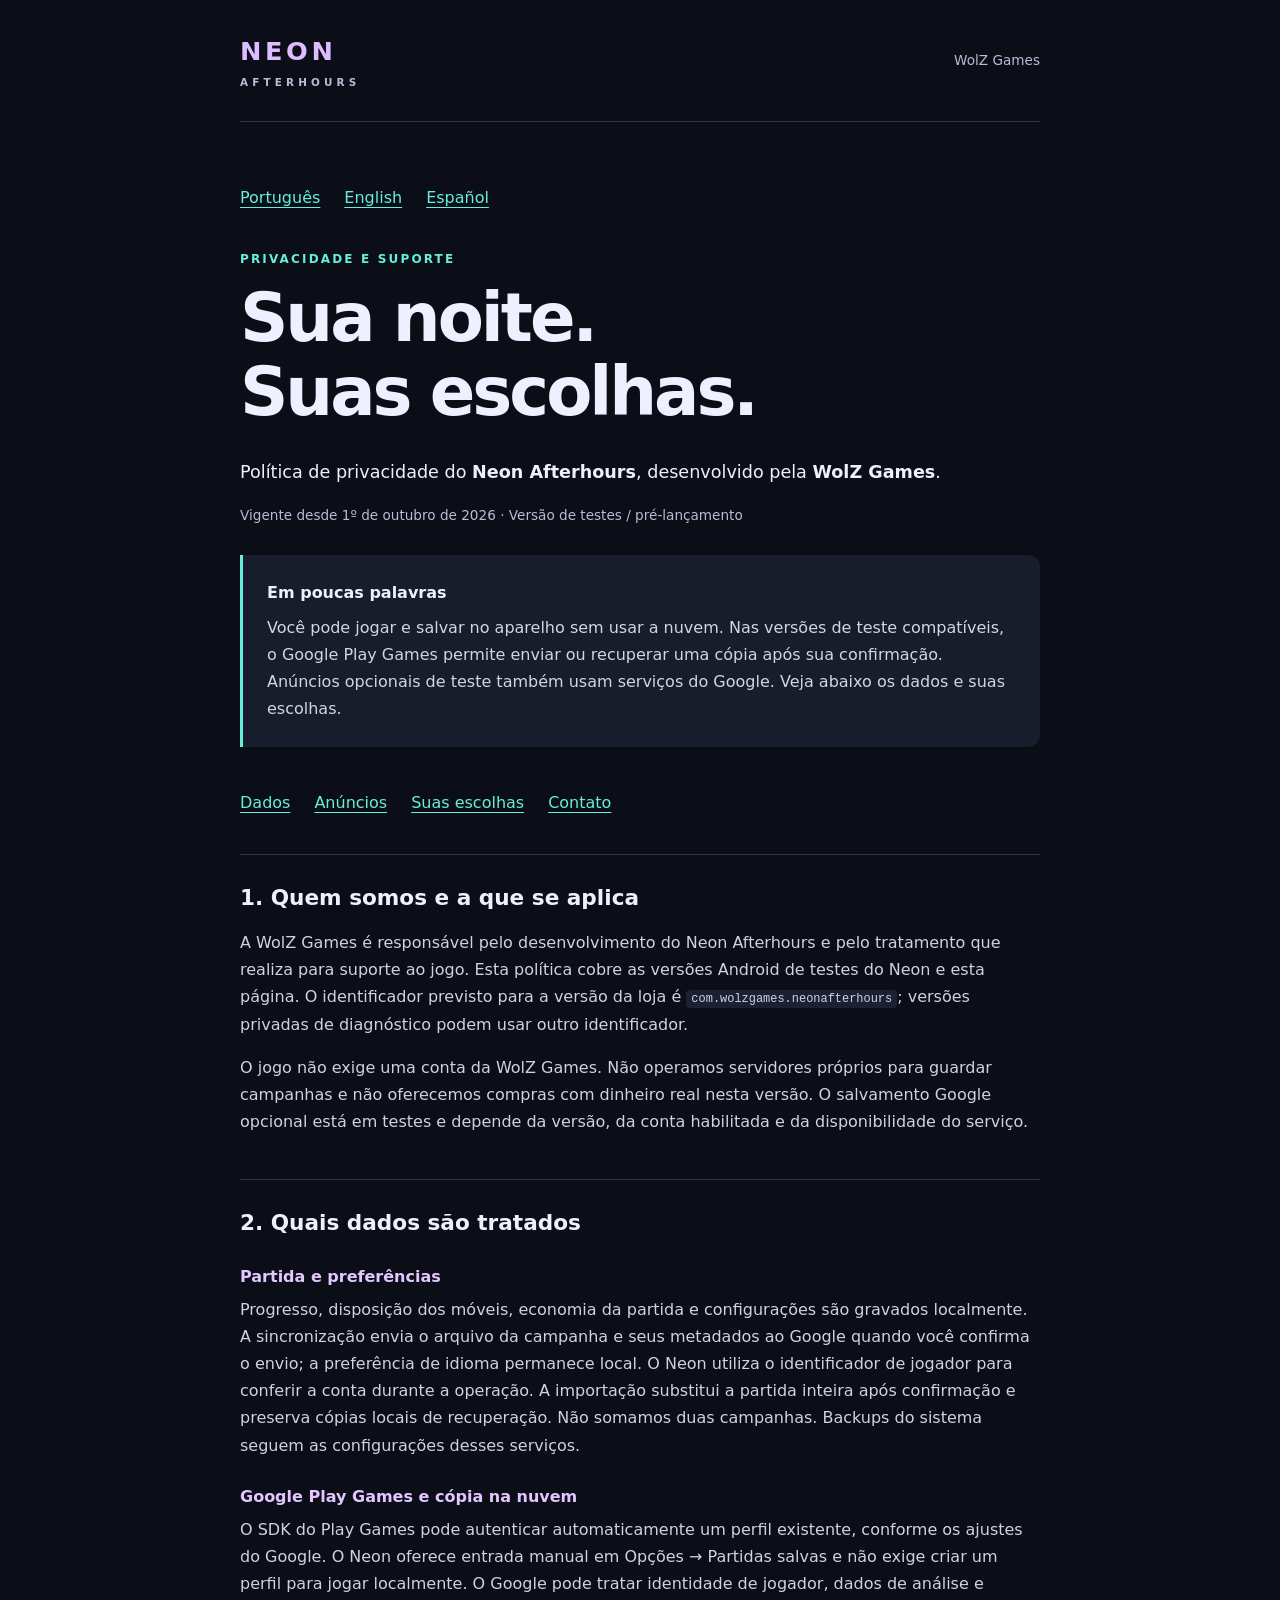
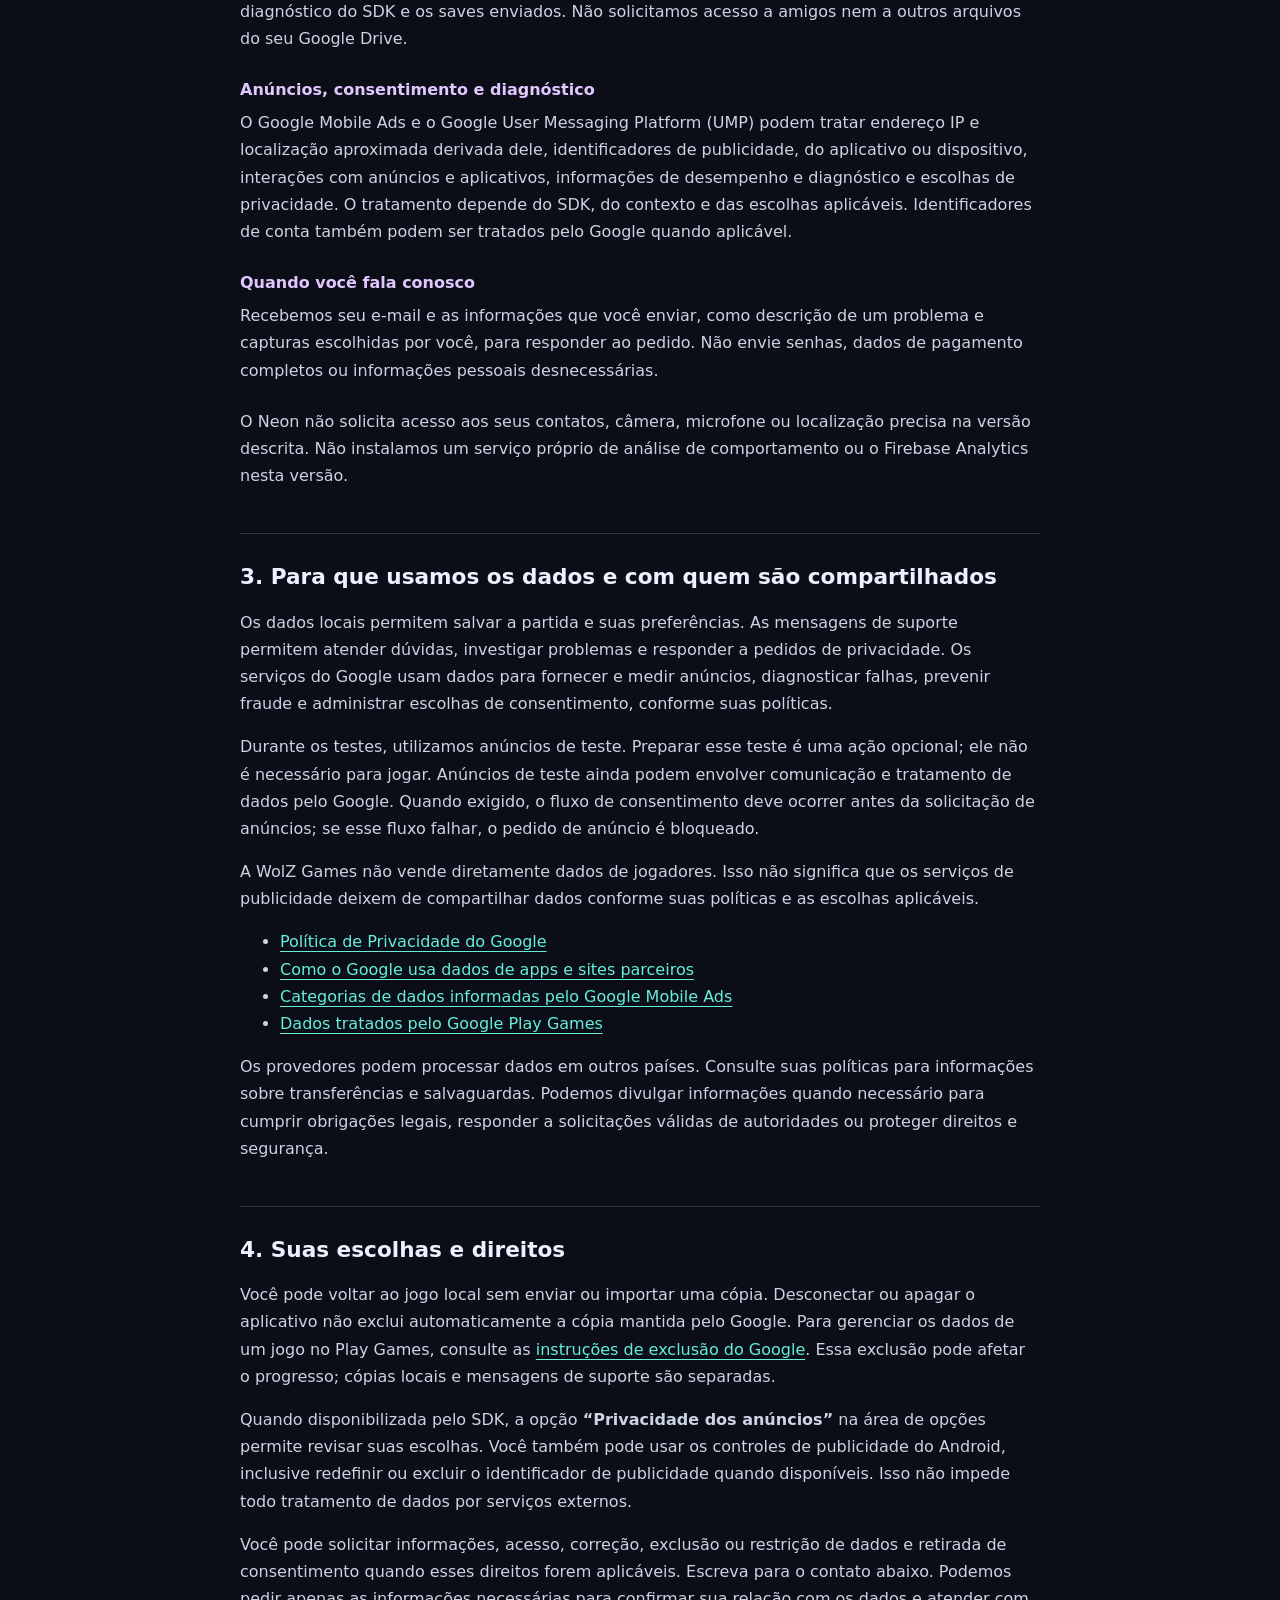
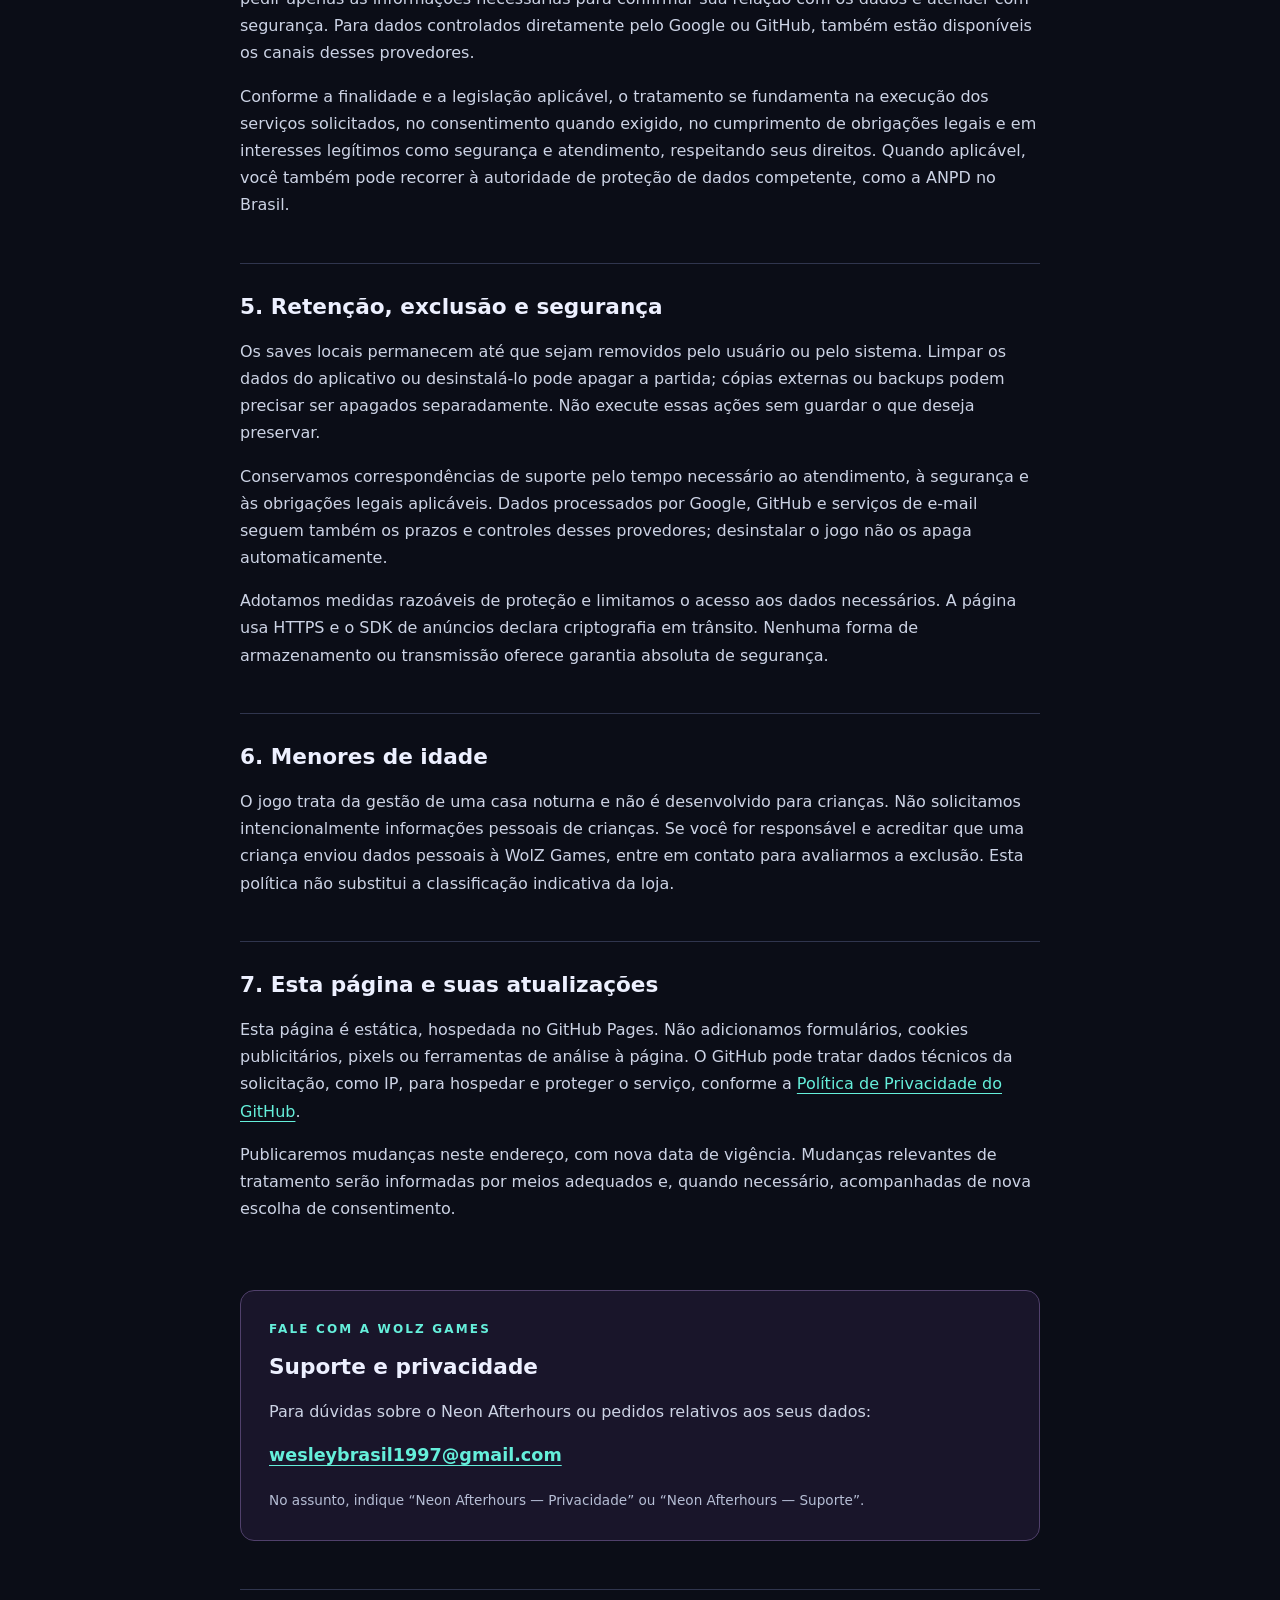
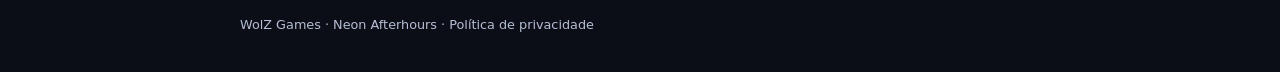
==== index.html @ f3d4d157 "Publish three-language privacy notice for optional Google Saved Games" ====
<!doctype html>
<html lang="pt-BR">
<head>
  <meta charset="utf-8">
  <meta name="viewport" content="width=device-width,initial-scale=1">
  <meta name="description" content="Política de privacidade do Neon Afterhours, da WolZ Games. Dados, anúncios, suas escolhas e contato.">
  <meta name="color-scheme" content="dark light">
  <title>Privacidade · Neon Afterhours · WolZ Games</title>
  <link rel="canonical" href="https://wesley-dev1.github.io/neonafterhours-privacy/">
  <link rel="alternate" hreflang="pt-BR" href="https://wesley-dev1.github.io/neonafterhours-privacy/">
  <link rel="alternate" hreflang="en" href="https://wesley-dev1.github.io/neonafterhours-privacy/en.html">
  <link rel="alternate" hreflang="es" href="https://wesley-dev1.github.io/neonafterhours-privacy/es.html">
  <link rel="alternate" hreflang="x-default" href="https://wesley-dev1.github.io/neonafterhours-privacy/">
  <link rel="stylesheet" href="style.css">
</head>
<body>
<a class="skip" href="#policy">Ir para a política</a>
<header><a class="brand" href="./">NEON <span>AFTERHOURS</span></a><span class="studio">WolZ Games</span></header>
<main id="policy">
  <nav aria-label="Idioma" class="languages"><a href="./" lang="pt-BR" hreflang="pt-BR" aria-current="page">Português</a><a href="en.html" lang="en" hreflang="en">English</a><a href="es.html" lang="es" hreflang="es">Español</a></nav>
  <p class="eyebrow">PRIVACIDADE E SUPORTE</p>
  <h1>Sua noite.<br>Suas escolhas.</h1>
  <p class="intro">Política de privacidade do <strong>Neon Afterhours</strong>, desenvolvido pela <strong>WolZ Games</strong>.</p>
  <p class="updated">Vigente desde 1º de outubro de 2026 · Versão de testes / pré-lançamento</p>
  <aside class="summary"><strong>Em poucas palavras</strong><p>Você pode jogar e salvar no aparelho sem usar a nuvem. Nas versões de teste compatíveis, o Google Play Games permite enviar ou recuperar uma cópia após sua confirmação. Anúncios opcionais de teste também usam serviços do Google. Veja abaixo os dados e suas escolhas.</p></aside>
  <nav aria-label="Conteúdo"><a href="#data">Dados</a><a href="#ads">Anúncios</a><a href="#choices">Suas escolhas</a><a href="#contact">Contato</a></nav>
  <section><h2>1. Quem somos e a que se aplica</h2><p>A WolZ Games é responsável pelo desenvolvimento do Neon Afterhours e pelo tratamento que realiza para suporte ao jogo. Esta política cobre as versões Android de testes do Neon e esta página. O identificador previsto para a versão da loja é <code>com.wolzgames.neonafterhours</code>; versões privadas de diagnóstico podem usar outro identificador.</p><p>O jogo não exige uma conta da WolZ Games. Não operamos servidores próprios para guardar campanhas e não oferecemos compras com dinheiro real nesta versão. O salvamento Google opcional está em testes e depende da versão, da conta habilitada e da disponibilidade do serviço.</p></section>
  <section id="data"><h2>2. Quais dados são tratados</h2><div class="item"><h3>Partida e preferências</h3><p>Progresso, disposição dos móveis, economia da partida e configurações são gravados localmente. A sincronização envia o arquivo da campanha e seus metadados ao Google quando você confirma o envio; a preferência de idioma permanece local. O Neon utiliza o identificador de jogador para conferir a conta durante a operação. A importação substitui a partida inteira após confirmação e preserva cópias locais de recuperação. Não somamos duas campanhas. Backups do sistema seguem as configurações desses serviços.</p></div><div class="item"><h3>Google Play Games e cópia na nuvem</h3><p>O SDK do Play Games pode autenticar automaticamente um perfil existente, conforme os ajustes do Google. O Neon oferece entrada manual em Opções → Partidas salvas e não exige criar um perfil para jogar localmente. O Google pode tratar identidade de jogador, dados de análise e diagnóstico do SDK e os saves enviados. Não solicitamos acesso a amigos nem a outros arquivos do seu Google Drive.</p></div><div class="item"><h3>Anúncios, consentimento e diagnóstico</h3><p>O Google Mobile Ads e o Google User Messaging Platform (UMP) podem tratar endereço IP e localização aproximada derivada dele, identificadores de publicidade, do aplicativo ou dispositivo, interações com anúncios e aplicativos, informações de desempenho e diagnóstico e escolhas de privacidade. O tratamento depende do SDK, do contexto e das escolhas aplicáveis. Identificadores de conta também podem ser tratados pelo Google quando aplicável.</p></div><div class="item"><h3>Quando você fala conosco</h3><p>Recebemos seu e-mail e as informações que você enviar, como descrição de um problema e capturas escolhidas por você, para responder ao pedido. Não envie senhas, dados de pagamento completos ou informações pessoais desnecessárias.</p></div><p>O Neon não solicita acesso aos seus contatos, câmera, microfone ou localização precisa na versão descrita. Não instalamos um serviço próprio de análise de comportamento ou o Firebase Analytics nesta versão.</p></section>
  <section id="ads"><h2>3. Para que usamos os dados e com quem são compartilhados</h2><p>Os dados locais permitem salvar a partida e suas preferências. As mensagens de suporte permitem atender dúvidas, investigar problemas e responder a pedidos de privacidade. Os serviços do Google usam dados para fornecer e medir anúncios, diagnosticar falhas, prevenir fraude e administrar escolhas de consentimento, conforme suas políticas.</p><p>Durante os testes, utilizamos anúncios de teste. Preparar esse teste é uma ação opcional; ele não é necessário para jogar. Anúncios de teste ainda podem envolver comunicação e tratamento de dados pelo Google. Quando exigido, o fluxo de consentimento deve ocorrer antes da solicitação de anúncios; se esse fluxo falhar, o pedido de anúncio é bloqueado.</p><p>A WolZ Games não vende diretamente dados de jogadores. Isso não significa que os serviços de publicidade deixem de compartilhar dados conforme suas políticas e as escolhas aplicáveis.</p><ul><li><a href="https://policies.google.com/privacy">Política de Privacidade do Google</a></li><li><a href="https://policies.google.com/technologies/partner-sites">Como o Google usa dados de apps e sites parceiros</a></li><li><a href="https://developers.google.com/admob/android/privacy/play-data-disclosure">Categorias de dados informadas pelo Google Mobile Ads</a></li><li><a href="https://developer.android.com/games/pgs/data-collection">Dados tratados pelo Google Play Games</a></li></ul><p>Os provedores podem processar dados em outros países. Consulte suas políticas para informações sobre transferências e salvaguardas. Podemos divulgar informações quando necessário para cumprir obrigações legais, responder a solicitações válidas de autoridades ou proteger direitos e segurança.</p></section>
  <section id="choices"><h2>4. Suas escolhas e direitos</h2><p>Você pode voltar ao jogo local sem enviar ou importar uma cópia. Desconectar ou apagar o aplicativo não exclui automaticamente a cópia mantida pelo Google. Para gerenciar os dados de um jogo no Play Games, consulte as <a href="https://support.google.com/googleplay/answer/9130646">instruções de exclusão do Google</a>. Essa exclusão pode afetar o progresso; cópias locais e mensagens de suporte são separadas.</p><p>Quando disponibilizada pelo SDK, a opção <strong>“Privacidade dos anúncios”</strong> na área de opções permite revisar suas escolhas. Você também pode usar os controles de publicidade do Android, inclusive redefinir ou excluir o identificador de publicidade quando disponíveis. Isso não impede todo tratamento de dados por serviços externos.</p><p>Você pode solicitar informações, acesso, correção, exclusão ou restrição de dados e retirada de consentimento quando esses direitos forem aplicáveis. Escreva para o contato abaixo. Podemos pedir apenas as informações necessárias para confirmar sua relação com os dados e atender com segurança. Para dados controlados diretamente pelo Google ou GitHub, também estão disponíveis os canais desses provedores.</p><p>Conforme a finalidade e a legislação aplicável, o tratamento se fundamenta na execução dos serviços solicitados, no consentimento quando exigido, no cumprimento de obrigações legais e em interesses legítimos como segurança e atendimento, respeitando seus direitos. Quando aplicável, você também pode recorrer à autoridade de proteção de dados competente, como a ANPD no Brasil.</p></section>
  <section><h2>5. Retenção, exclusão e segurança</h2><p>Os saves locais permanecem até que sejam removidos pelo usuário ou pelo sistema. Limpar os dados do aplicativo ou desinstalá-lo pode apagar a partida; cópias externas ou backups podem precisar ser apagados separadamente. Não execute essas ações sem guardar o que deseja preservar.</p><p>Conservamos correspondências de suporte pelo tempo necessário ao atendimento, à segurança e às obrigações legais aplicáveis. Dados processados por Google, GitHub e serviços de e-mail seguem também os prazos e controles desses provedores; desinstalar o jogo não os apaga automaticamente.</p><p>Adotamos medidas razoáveis de proteção e limitamos o acesso aos dados necessários. A página usa HTTPS e o SDK de anúncios declara criptografia em trânsito. Nenhuma forma de armazenamento ou transmissão oferece garantia absoluta de segurança.</p></section>
  <section><h2>6. Menores de idade</h2><p>O jogo trata da gestão de uma casa noturna e não é desenvolvido para crianças. Não solicitamos intencionalmente informações pessoais de crianças. Se você for responsável e acreditar que uma criança enviou dados pessoais à WolZ Games, entre em contato para avaliarmos a exclusão. Esta política não substitui a classificação indicativa da loja.</p></section>
  <section><h2>7. Esta página e suas atualizações</h2><p>Esta página é estática, hospedada no GitHub Pages. Não adicionamos formulários, cookies publicitários, pixels ou ferramentas de análise à página. O GitHub pode tratar dados técnicos da solicitação, como IP, para hospedar e proteger o serviço, conforme a <a href="https://docs.github.com/en/site-policy/privacy-policies/github-general-privacy-statement">Política de Privacidade do GitHub</a>.</p><p>Publicaremos mudanças neste endereço, com nova data de vigência. Mudanças relevantes de tratamento serão informadas por meios adequados e, quando necessário, acompanhadas de nova escolha de consentimento.</p></section>
  <section id="contact" class="contact"><p class="eyebrow">FALE COM A WOLZ GAMES</p><h2>Suporte e privacidade</h2><p>Para dúvidas sobre o Neon Afterhours ou pedidos relativos aos seus dados:</p><a class="email" href="mailto:wesleybrasil1997@gmail.com">wesleybrasil1997@gmail.com</a><p class="hint">No assunto, indique “Neon Afterhours — Privacidade” ou “Neon Afterhours — Suporte”.</p></section>
</main>
<footer>WolZ Games · Neon Afterhours · Política de privacidade</footer>
</body>
</html>
---- style.css ----
:root{font-family:system-ui,-apple-system,BlinkMacSystemFont,"Segoe UI",sans-serif;color:#edf0ff;background:#0b0d17;line-height:1.7;color-scheme:dark;--muted:#b6bed5;--accent:#65efdb;--edge:#30354e}*{box-sizing:border-box}body{margin:0}header,main,footer{width:min(100% - 40px,800px);margin-inline:auto}header{display:flex;justify-content:space-between;align-items:center;padding:30px 0;border-bottom:1px solid var(--edge);gap:20px}.brand{font-size:1.6rem;font-weight:800;letter-spacing:.14em;color:#ddbcff;text-decoration:none}.brand span{display:block;font-size:.65rem;letter-spacing:.4em;color:var(--muted)}.studio{font-size:.85rem;color:var(--muted)}main{padding:48px 0 24px}.eyebrow{font-size:.75rem;font-weight:700;letter-spacing:.18em;color:var(--accent);margin-bottom:12px}h1{font-size:clamp(2.6rem,7vw,4.2rem);line-height:1.1;letter-spacing:-.045em;margin:0 0 28px;font-weight:750}h2{font-size:1.35rem;line-height:1.4;margin:0 0 16px}h3{font-size:1rem;margin:0 0 6px;color:#e1c6ff}p{margin:0 0 16px}.intro{font-size:1.1rem}.updated,.hint{font-size:.85rem;color:var(--muted)}.summary{padding:24px;border-left:3px solid var(--accent);border-radius:0 12px 12px 0;background:#171d2b;margin:28px 0}.summary p{margin:8px 0 0;color:#cdd7e9}nav{display:flex;gap:12px 24px;flex-wrap:wrap;padding:8px 0 32px}nav a{padding:6px 0}section{padding:28px 0;border-top:1px solid var(--edge);scroll-margin-top:24px}section p,li{color:#ccd3e5}.item{margin:24px 0}a{color:var(--accent);text-underline-offset:4px}a:hover{color:white}a:focus-visible{outline:3px solid #edba66;outline-offset:5px;border-radius:2px}code{overflow-wrap:anywhere;font-size:.92em;background:#1c2132;padding:2px 5px;border-radius:4px}.contact{background:#19152a;border:1px solid #50406b;border-radius:14px;padding:28px;margin:24px 0}.contact .email{font-size:1.1rem;font-weight:650;overflow-wrap:anywhere;display:inline-block;margin-bottom:18px}.contact .hint{margin:0}footer{font-size:.8rem;color:var(--muted);padding:24px 0 36px;border-top:1px solid var(--edge)}.skip{position:absolute;top:-100px;left:12px;background:#10182a;padding:12px;z-index:10}.skip:focus{top:12px}@media(max-width:480px){header,main,footer{width:calc(100% - 32px)}header{padding:22px 0}main{padding-top:34px}.summary,.contact{padding:20px}nav{gap:6px 20px}h2{font-size:1.2rem}}@media print{:root{color:#111;background:white;color-scheme:light}section p,li,.updated,.hint,.studio,footer{color:#333}.summary,.contact{background:white;color:#111}a{color:#07594e}h1{font-size:2.5rem}header,main,footer{width:100%}nav,.skip{display:none}}
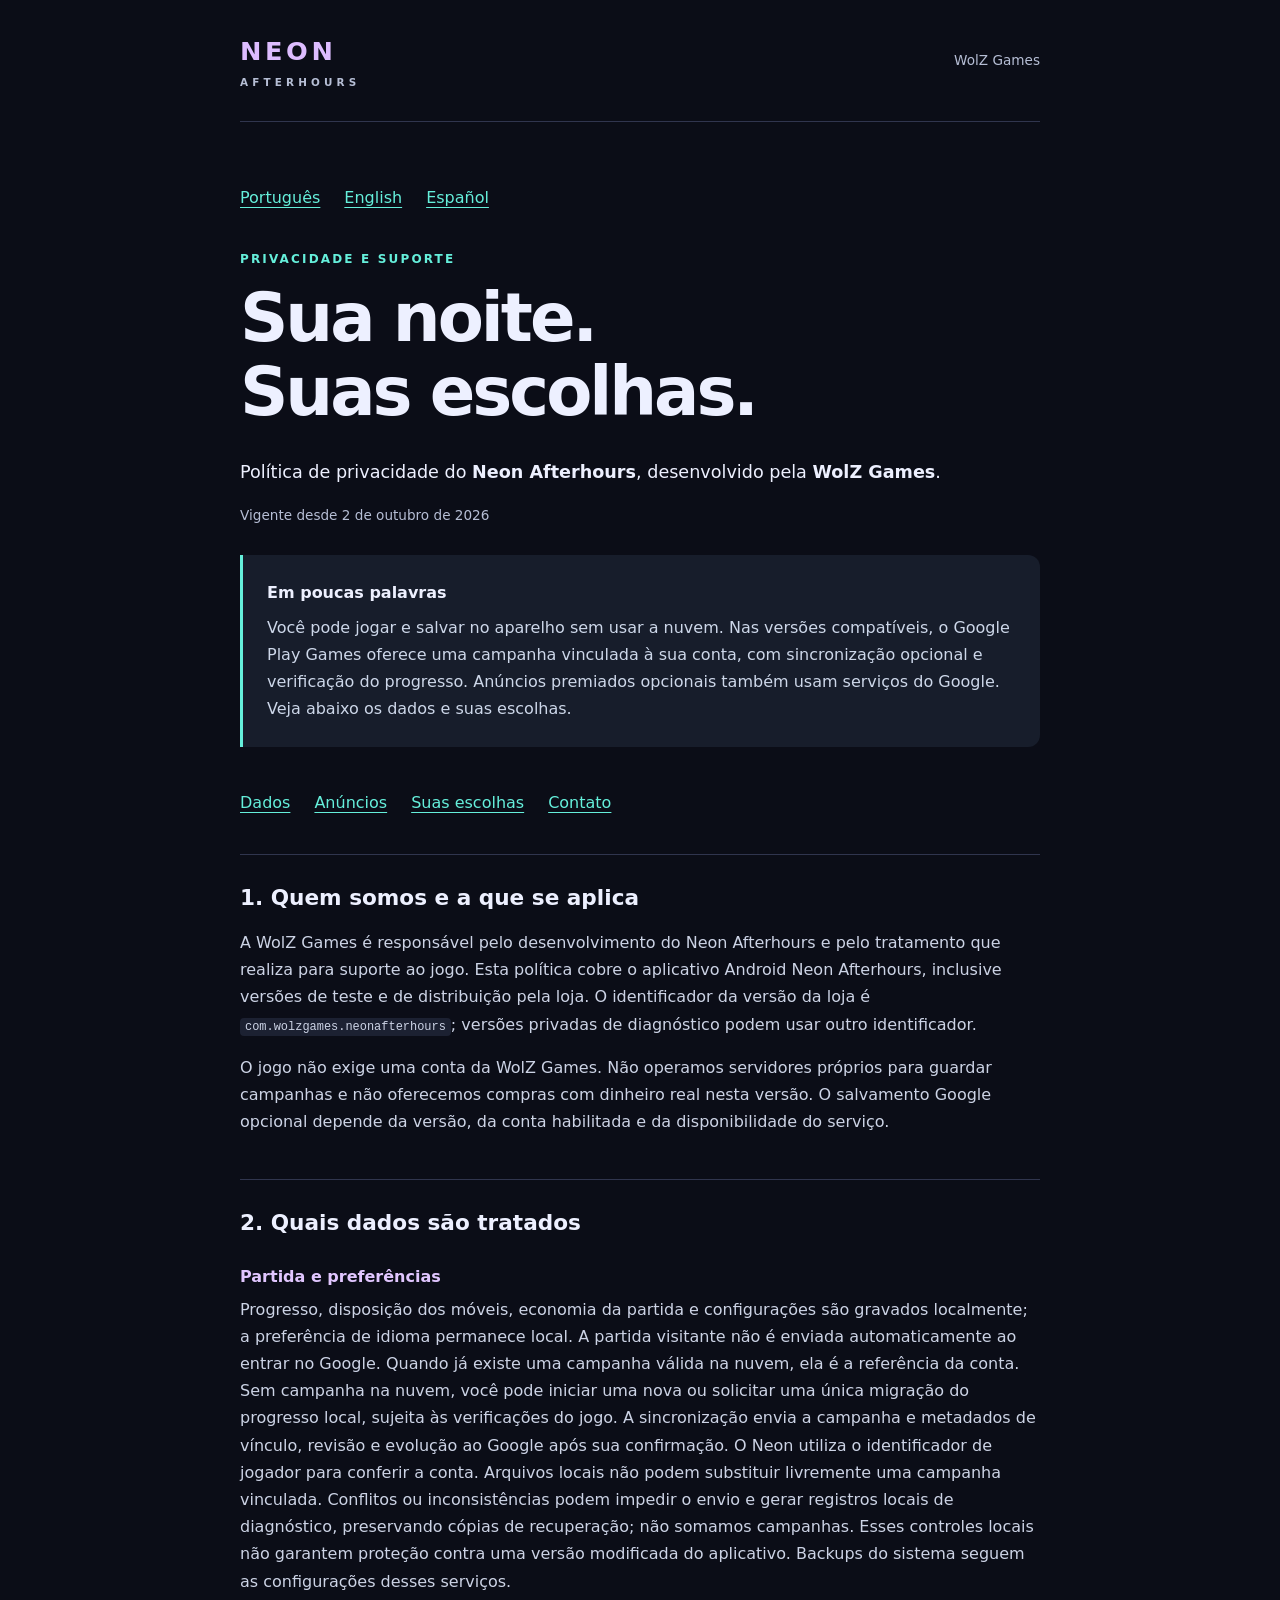
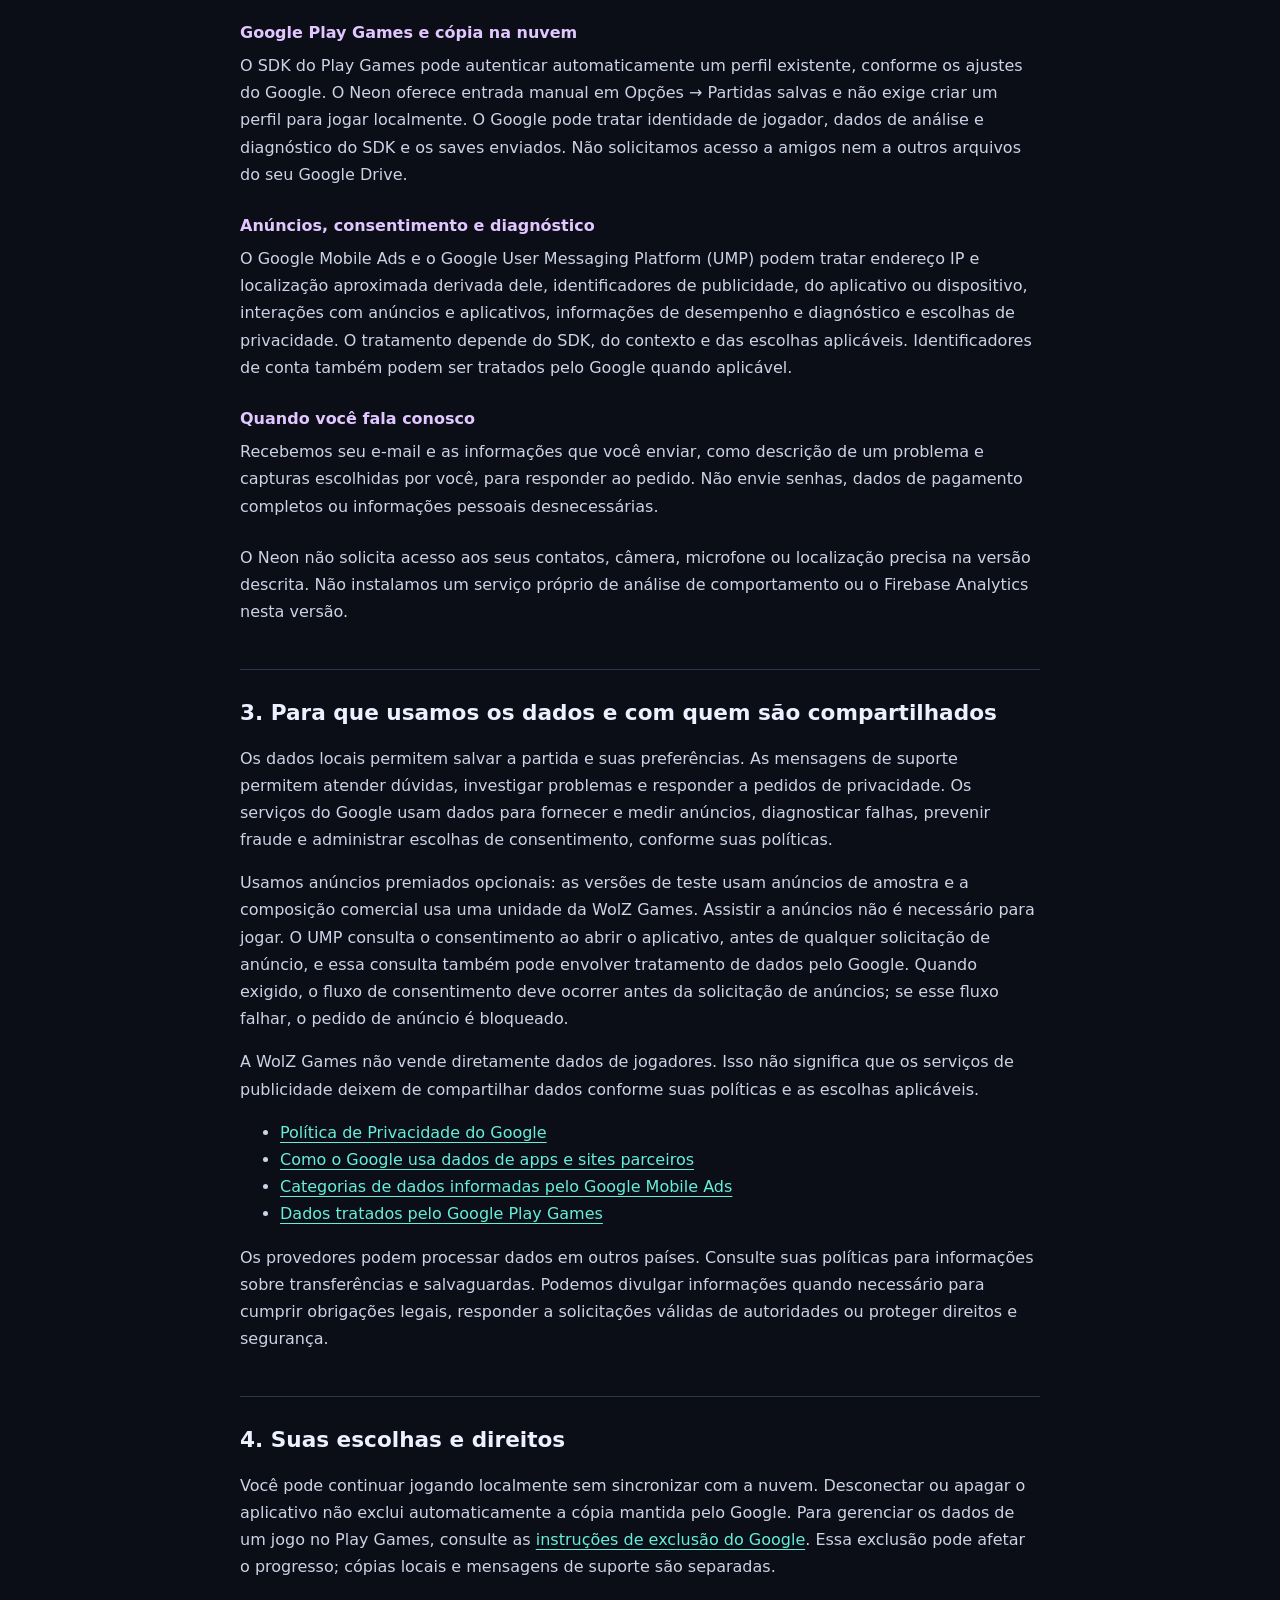
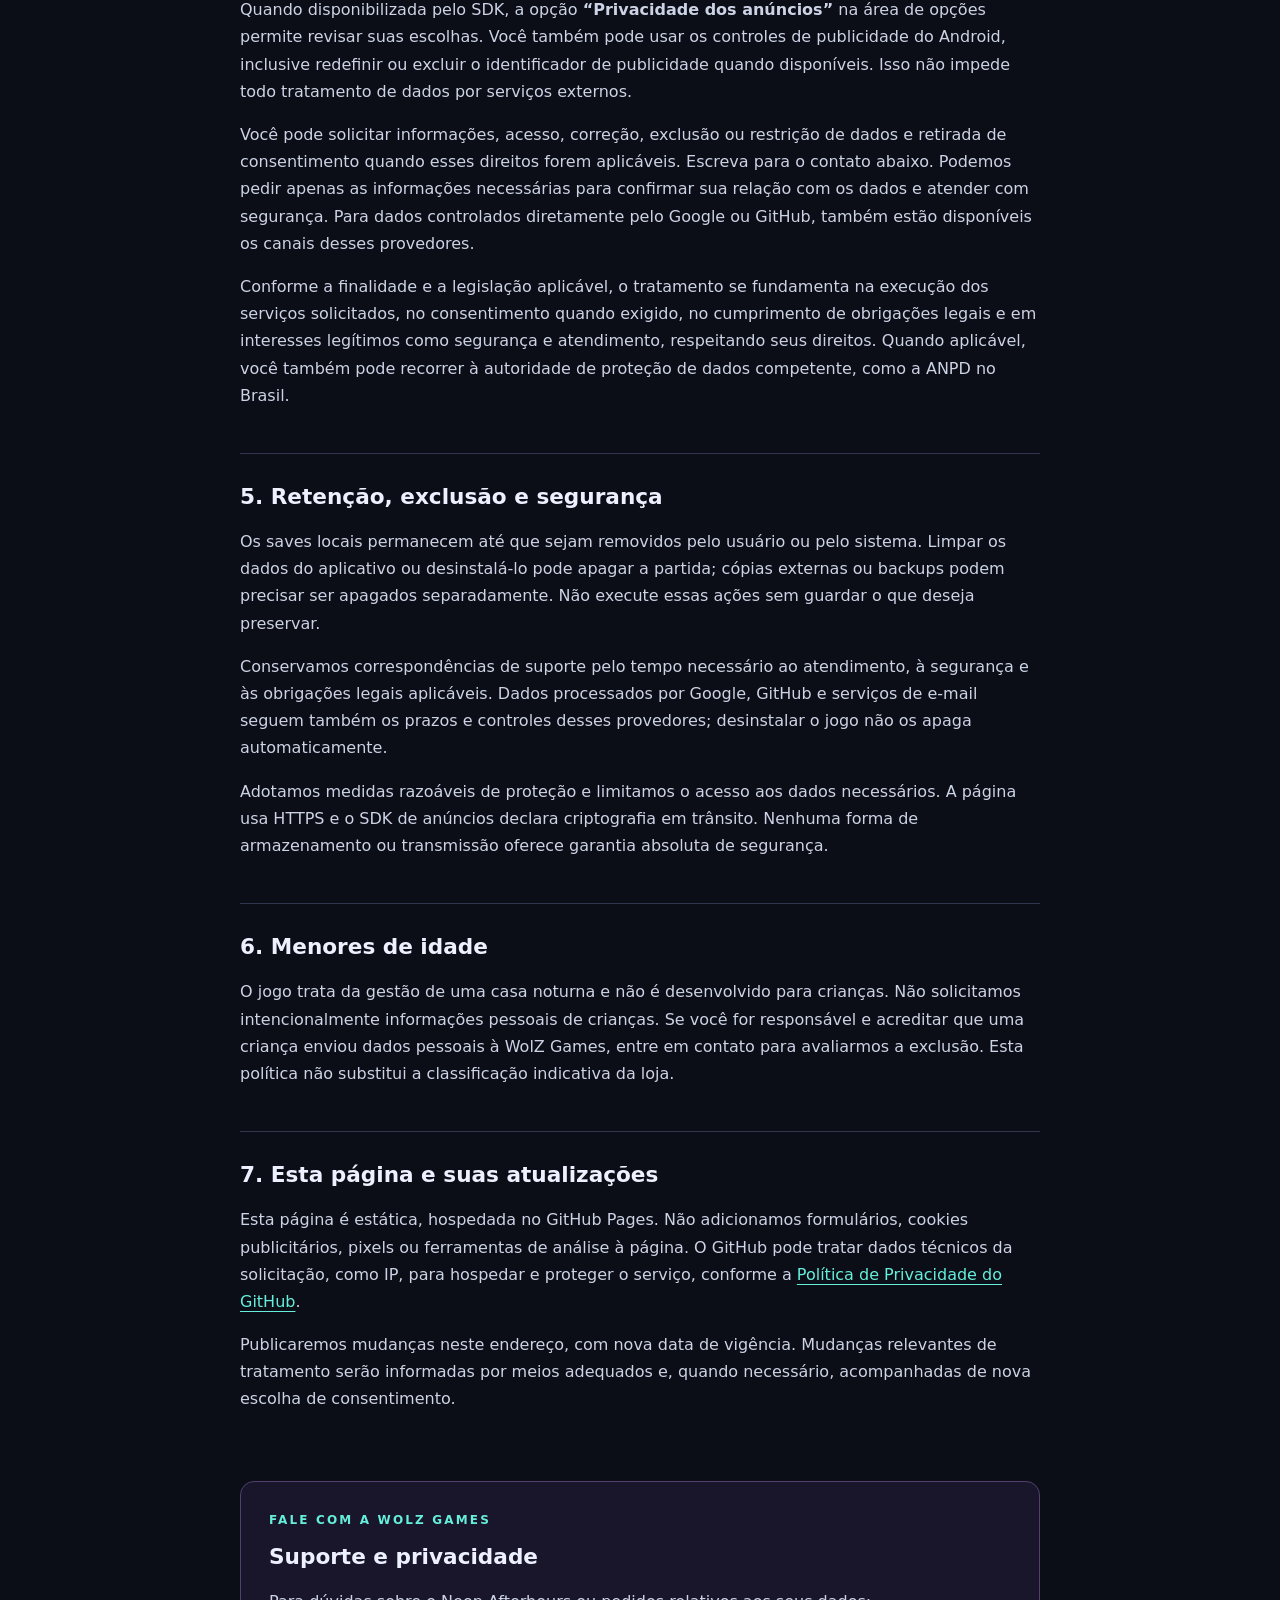
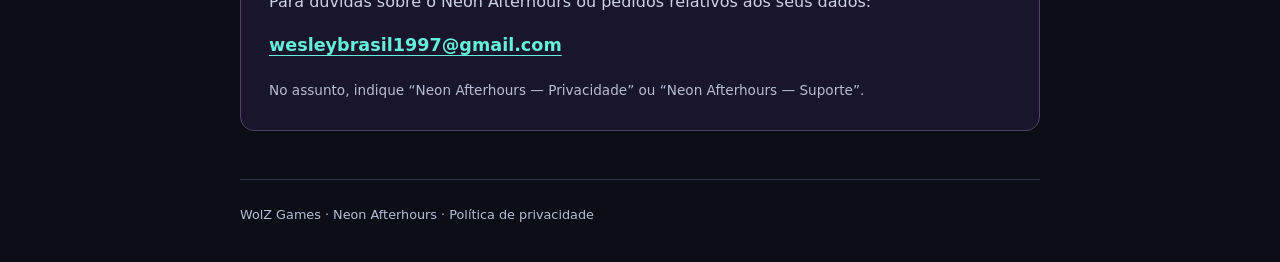
==== commit dbda8ec8: "Update privacy notice for canonical cloud saves and optional ads" ====
--- a/index.html
+++ b/index.html
@@ -21,13 +21,13 @@
   <p class="eyebrow">PRIVACIDADE E SUPORTE</p>
   <h1>Sua noite.<br>Suas escolhas.</h1>
   <p class="intro">Política de privacidade do <strong>Neon Afterhours</strong>, desenvolvido pela <strong>WolZ Games</strong>.</p>
-  <p class="updated">Vigente desde 1º de outubro de 2026 · Versão de testes / pré-lançamento</p>
-  <aside class="summary"><strong>Em poucas palavras</strong><p>Você pode jogar e salvar no aparelho sem usar a nuvem. Nas versões de teste compatíveis, o Google Play Games permite enviar ou recuperar uma cópia após sua confirmação. Anúncios opcionais de teste também usam serviços do Google. Veja abaixo os dados e suas escolhas.</p></aside>
+  <p class="updated">Vigente desde 2 de outubro de 2026</p>
+  <aside class="summary"><strong>Em poucas palavras</strong><p>Você pode jogar e salvar no aparelho sem usar a nuvem. Nas versões compatíveis, o Google Play Games oferece uma campanha vinculada à sua conta, com sincronização opcional e verificação do progresso. Anúncios premiados opcionais também usam serviços do Google. Veja abaixo os dados e suas escolhas.</p></aside>
   <nav aria-label="Conteúdo"><a href="#data">Dados</a><a href="#ads">Anúncios</a><a href="#choices">Suas escolhas</a><a href="#contact">Contato</a></nav>
-  <section><h2>1. Quem somos e a que se aplica</h2><p>A WolZ Games é responsável pelo desenvolvimento do Neon Afterhours e pelo tratamento que realiza para suporte ao jogo. Esta política cobre as versões Android de testes do Neon e esta página. O identificador previsto para a versão da loja é <code>com.wolzgames.neonafterhours</code>; versões privadas de diagnóstico podem usar outro identificador.</p><p>O jogo não exige uma conta da WolZ Games. Não operamos servidores próprios para guardar campanhas e não oferecemos compras com dinheiro real nesta versão. O salvamento Google opcional está em testes e depende da versão, da conta habilitada e da disponibilidade do serviço.</p></section>
-  <section id="data"><h2>2. Quais dados são tratados</h2><div class="item"><h3>Partida e preferências</h3><p>Progresso, disposição dos móveis, economia da partida e configurações são gravados localmente. A sincronização envia o arquivo da campanha e seus metadados ao Google quando você confirma o envio; a preferência de idioma permanece local. O Neon utiliza o identificador de jogador para conferir a conta durante a operação. A importação substitui a partida inteira após confirmação e preserva cópias locais de recuperação. Não somamos duas campanhas. Backups do sistema seguem as configurações desses serviços.</p></div><div class="item"><h3>Google Play Games e cópia na nuvem</h3><p>O SDK do Play Games pode autenticar automaticamente um perfil existente, conforme os ajustes do Google. O Neon oferece entrada manual em Opções → Partidas salvas e não exige criar um perfil para jogar localmente. O Google pode tratar identidade de jogador, dados de análise e diagnóstico do SDK e os saves enviados. Não solicitamos acesso a amigos nem a outros arquivos do seu Google Drive.</p></div><div class="item"><h3>Anúncios, consentimento e diagnóstico</h3><p>O Google Mobile Ads e o Google User Messaging Platform (UMP) podem tratar endereço IP e localização aproximada derivada dele, identificadores de publicidade, do aplicativo ou dispositivo, interações com anúncios e aplicativos, informações de desempenho e diagnóstico e escolhas de privacidade. O tratamento depende do SDK, do contexto e das escolhas aplicáveis. Identificadores de conta também podem ser tratados pelo Google quando aplicável.</p></div><div class="item"><h3>Quando você fala conosco</h3><p>Recebemos seu e-mail e as informações que você enviar, como descrição de um problema e capturas escolhidas por você, para responder ao pedido. Não envie senhas, dados de pagamento completos ou informações pessoais desnecessárias.</p></div><p>O Neon não solicita acesso aos seus contatos, câmera, microfone ou localização precisa na versão descrita. Não instalamos um serviço próprio de análise de comportamento ou o Firebase Analytics nesta versão.</p></section>
-  <section id="ads"><h2>3. Para que usamos os dados e com quem são compartilhados</h2><p>Os dados locais permitem salvar a partida e suas preferências. As mensagens de suporte permitem atender dúvidas, investigar problemas e responder a pedidos de privacidade. Os serviços do Google usam dados para fornecer e medir anúncios, diagnosticar falhas, prevenir fraude e administrar escolhas de consentimento, conforme suas políticas.</p><p>Durante os testes, utilizamos anúncios de teste. Preparar esse teste é uma ação opcional; ele não é necessário para jogar. Anúncios de teste ainda podem envolver comunicação e tratamento de dados pelo Google. Quando exigido, o fluxo de consentimento deve ocorrer antes da solicitação de anúncios; se esse fluxo falhar, o pedido de anúncio é bloqueado.</p><p>A WolZ Games não vende diretamente dados de jogadores. Isso não significa que os serviços de publicidade deixem de compartilhar dados conforme suas políticas e as escolhas aplicáveis.</p><ul><li><a href="https://policies.google.com/privacy">Política de Privacidade do Google</a></li><li><a href="https://policies.google.com/technologies/partner-sites">Como o Google usa dados de apps e sites parceiros</a></li><li><a href="https://developers.google.com/admob/android/privacy/play-data-disclosure">Categorias de dados informadas pelo Google Mobile Ads</a></li><li><a href="https://developer.android.com/games/pgs/data-collection">Dados tratados pelo Google Play Games</a></li></ul><p>Os provedores podem processar dados em outros países. Consulte suas políticas para informações sobre transferências e salvaguardas. Podemos divulgar informações quando necessário para cumprir obrigações legais, responder a solicitações válidas de autoridades ou proteger direitos e segurança.</p></section>
-  <section id="choices"><h2>4. Suas escolhas e direitos</h2><p>Você pode voltar ao jogo local sem enviar ou importar uma cópia. Desconectar ou apagar o aplicativo não exclui automaticamente a cópia mantida pelo Google. Para gerenciar os dados de um jogo no Play Games, consulte as <a href="https://support.google.com/googleplay/answer/9130646">instruções de exclusão do Google</a>. Essa exclusão pode afetar o progresso; cópias locais e mensagens de suporte são separadas.</p><p>Quando disponibilizada pelo SDK, a opção <strong>“Privacidade dos anúncios”</strong> na área de opções permite revisar suas escolhas. Você também pode usar os controles de publicidade do Android, inclusive redefinir ou excluir o identificador de publicidade quando disponíveis. Isso não impede todo tratamento de dados por serviços externos.</p><p>Você pode solicitar informações, acesso, correção, exclusão ou restrição de dados e retirada de consentimento quando esses direitos forem aplicáveis. Escreva para o contato abaixo. Podemos pedir apenas as informações necessárias para confirmar sua relação com os dados e atender com segurança. Para dados controlados diretamente pelo Google ou GitHub, também estão disponíveis os canais desses provedores.</p><p>Conforme a finalidade e a legislação aplicável, o tratamento se fundamenta na execução dos serviços solicitados, no consentimento quando exigido, no cumprimento de obrigações legais e em interesses legítimos como segurança e atendimento, respeitando seus direitos. Quando aplicável, você também pode recorrer à autoridade de proteção de dados competente, como a ANPD no Brasil.</p></section>
+  <section><h2>1. Quem somos e a que se aplica</h2><p>A WolZ Games é responsável pelo desenvolvimento do Neon Afterhours e pelo tratamento que realiza para suporte ao jogo. Esta política cobre o aplicativo Android Neon Afterhours, inclusive versões de teste e de distribuição pela loja. O identificador da versão da loja é <code>com.wolzgames.neonafterhours</code>; versões privadas de diagnóstico podem usar outro identificador.</p><p>O jogo não exige uma conta da WolZ Games. Não operamos servidores próprios para guardar campanhas e não oferecemos compras com dinheiro real nesta versão. O salvamento Google opcional depende da versão, da conta habilitada e da disponibilidade do serviço.</p></section>
+  <section id="data"><h2>2. Quais dados são tratados</h2><div class="item"><h3>Partida e preferências</h3><p>Progresso, disposição dos móveis, economia da partida e configurações são gravados localmente; a preferência de idioma permanece local. A partida visitante não é enviada automaticamente ao entrar no Google. Quando já existe uma campanha válida na nuvem, ela é a referência da conta. Sem campanha na nuvem, você pode iniciar uma nova ou solicitar uma única migração do progresso local, sujeita às verificações do jogo. A sincronização envia a campanha e metadados de vínculo, revisão e evolução ao Google após sua confirmação. O Neon utiliza o identificador de jogador para conferir a conta. Arquivos locais não podem substituir livremente uma campanha vinculada. Conflitos ou inconsistências podem impedir o envio e gerar registros locais de diagnóstico, preservando cópias de recuperação; não somamos campanhas. Esses controles locais não garantem proteção contra uma versão modificada do aplicativo. Backups do sistema seguem as configurações desses serviços.</p></div><div class="item"><h3>Google Play Games e cópia na nuvem</h3><p>O SDK do Play Games pode autenticar automaticamente um perfil existente, conforme os ajustes do Google. O Neon oferece entrada manual em Opções → Partidas salvas e não exige criar um perfil para jogar localmente. O Google pode tratar identidade de jogador, dados de análise e diagnóstico do SDK e os saves enviados. Não solicitamos acesso a amigos nem a outros arquivos do seu Google Drive.</p></div><div class="item"><h3>Anúncios, consentimento e diagnóstico</h3><p>O Google Mobile Ads e o Google User Messaging Platform (UMP) podem tratar endereço IP e localização aproximada derivada dele, identificadores de publicidade, do aplicativo ou dispositivo, interações com anúncios e aplicativos, informações de desempenho e diagnóstico e escolhas de privacidade. O tratamento depende do SDK, do contexto e das escolhas aplicáveis. Identificadores de conta também podem ser tratados pelo Google quando aplicável.</p></div><div class="item"><h3>Quando você fala conosco</h3><p>Recebemos seu e-mail e as informações que você enviar, como descrição de um problema e capturas escolhidas por você, para responder ao pedido. Não envie senhas, dados de pagamento completos ou informações pessoais desnecessárias.</p></div><p>O Neon não solicita acesso aos seus contatos, câmera, microfone ou localização precisa na versão descrita. Não instalamos um serviço próprio de análise de comportamento ou o Firebase Analytics nesta versão.</p></section>
+  <section id="ads"><h2>3. Para que usamos os dados e com quem são compartilhados</h2><p>Os dados locais permitem salvar a partida e suas preferências. As mensagens de suporte permitem atender dúvidas, investigar problemas e responder a pedidos de privacidade. Os serviços do Google usam dados para fornecer e medir anúncios, diagnosticar falhas, prevenir fraude e administrar escolhas de consentimento, conforme suas políticas.</p><p>Usamos anúncios premiados opcionais: as versões de teste usam anúncios de amostra e a composição comercial usa uma unidade da WolZ Games. Assistir a anúncios não é necessário para jogar. O UMP consulta o consentimento ao abrir o aplicativo, antes de qualquer solicitação de anúncio, e essa consulta também pode envolver tratamento de dados pelo Google. Quando exigido, o fluxo de consentimento deve ocorrer antes da solicitação de anúncios; se esse fluxo falhar, o pedido de anúncio é bloqueado.</p><p>A WolZ Games não vende diretamente dados de jogadores. Isso não significa que os serviços de publicidade deixem de compartilhar dados conforme suas políticas e as escolhas aplicáveis.</p><ul><li><a href="https://policies.google.com/privacy">Política de Privacidade do Google</a></li><li><a href="https://policies.google.com/technologies/partner-sites">Como o Google usa dados de apps e sites parceiros</a></li><li><a href="https://developers.google.com/admob/android/privacy/play-data-disclosure">Categorias de dados informadas pelo Google Mobile Ads</a></li><li><a href="https://developer.android.com/games/pgs/data-collection">Dados tratados pelo Google Play Games</a></li></ul><p>Os provedores podem processar dados em outros países. Consulte suas políticas para informações sobre transferências e salvaguardas. Podemos divulgar informações quando necessário para cumprir obrigações legais, responder a solicitações válidas de autoridades ou proteger direitos e segurança.</p></section>
+  <section id="choices"><h2>4. Suas escolhas e direitos</h2><p>Você pode continuar jogando localmente sem sincronizar com a nuvem. Desconectar ou apagar o aplicativo não exclui automaticamente a cópia mantida pelo Google. Para gerenciar os dados de um jogo no Play Games, consulte as <a href="https://support.google.com/googleplay/answer/9130646">instruções de exclusão do Google</a>. Essa exclusão pode afetar o progresso; cópias locais e mensagens de suporte são separadas.</p><p>Quando disponibilizada pelo SDK, a opção <strong>“Privacidade dos anúncios”</strong> na área de opções permite revisar suas escolhas. Você também pode usar os controles de publicidade do Android, inclusive redefinir ou excluir o identificador de publicidade quando disponíveis. Isso não impede todo tratamento de dados por serviços externos.</p><p>Você pode solicitar informações, acesso, correção, exclusão ou restrição de dados e retirada de consentimento quando esses direitos forem aplicáveis. Escreva para o contato abaixo. Podemos pedir apenas as informações necessárias para confirmar sua relação com os dados e atender com segurança. Para dados controlados diretamente pelo Google ou GitHub, também estão disponíveis os canais desses provedores.</p><p>Conforme a finalidade e a legislação aplicável, o tratamento se fundamenta na execução dos serviços solicitados, no consentimento quando exigido, no cumprimento de obrigações legais e em interesses legítimos como segurança e atendimento, respeitando seus direitos. Quando aplicável, você também pode recorrer à autoridade de proteção de dados competente, como a ANPD no Brasil.</p></section>
   <section><h2>5. Retenção, exclusão e segurança</h2><p>Os saves locais permanecem até que sejam removidos pelo usuário ou pelo sistema. Limpar os dados do aplicativo ou desinstalá-lo pode apagar a partida; cópias externas ou backups podem precisar ser apagados separadamente. Não execute essas ações sem guardar o que deseja preservar.</p><p>Conservamos correspondências de suporte pelo tempo necessário ao atendimento, à segurança e às obrigações legais aplicáveis. Dados processados por Google, GitHub e serviços de e-mail seguem também os prazos e controles desses provedores; desinstalar o jogo não os apaga automaticamente.</p><p>Adotamos medidas razoáveis de proteção e limitamos o acesso aos dados necessários. A página usa HTTPS e o SDK de anúncios declara criptografia em trânsito. Nenhuma forma de armazenamento ou transmissão oferece garantia absoluta de segurança.</p></section>
   <section><h2>6. Menores de idade</h2><p>O jogo trata da gestão de uma casa noturna e não é desenvolvido para crianças. Não solicitamos intencionalmente informações pessoais de crianças. Se você for responsável e acreditar que uma criança enviou dados pessoais à WolZ Games, entre em contato para avaliarmos a exclusão. Esta política não substitui a classificação indicativa da loja.</p></section>
   <section><h2>7. Esta página e suas atualizações</h2><p>Esta página é estática, hospedada no GitHub Pages. Não adicionamos formulários, cookies publicitários, pixels ou ferramentas de análise à página. O GitHub pode tratar dados técnicos da solicitação, como IP, para hospedar e proteger o serviço, conforme a <a href="https://docs.github.com/en/site-policy/privacy-policies/github-general-privacy-statement">Política de Privacidade do GitHub</a>.</p><p>Publicaremos mudanças neste endereço, com nova data de vigência. Mudanças relevantes de tratamento serão informadas por meios adequados e, quando necessário, acompanhadas de nova escolha de consentimento.</p></section>
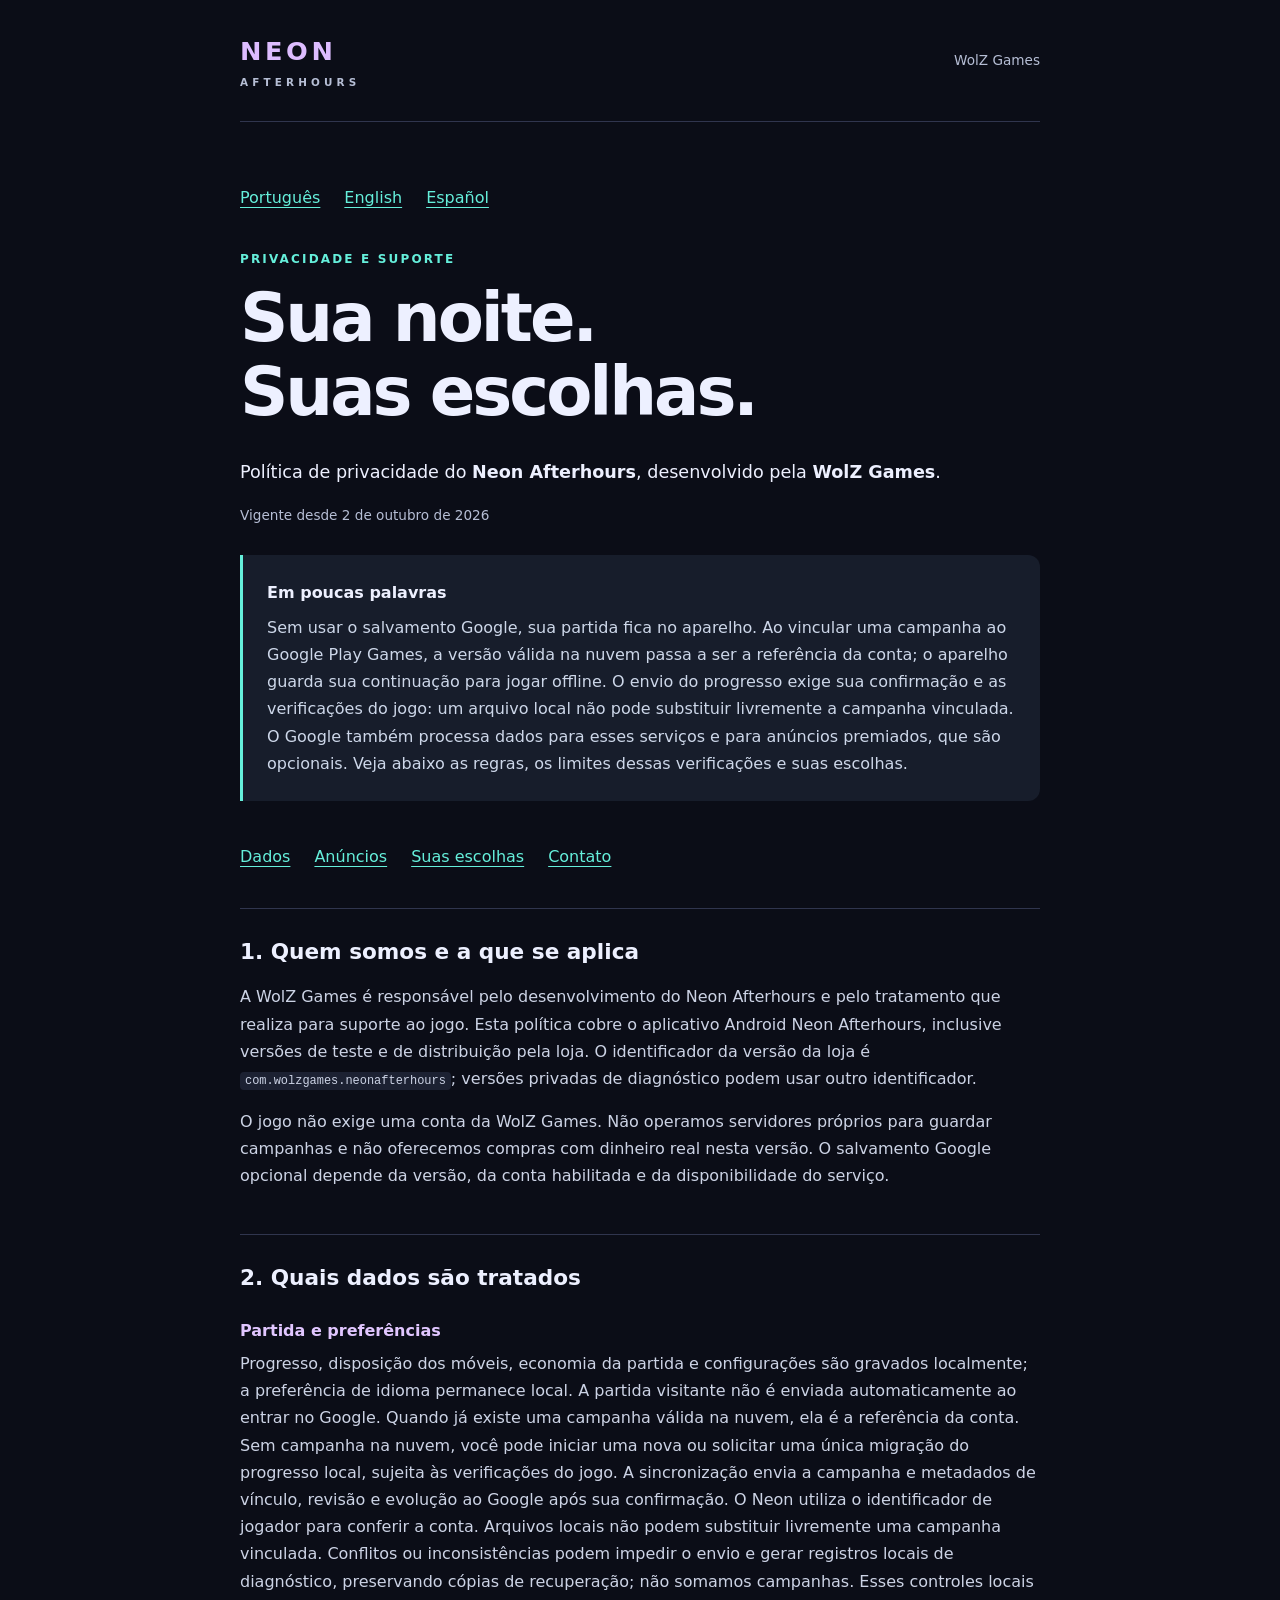
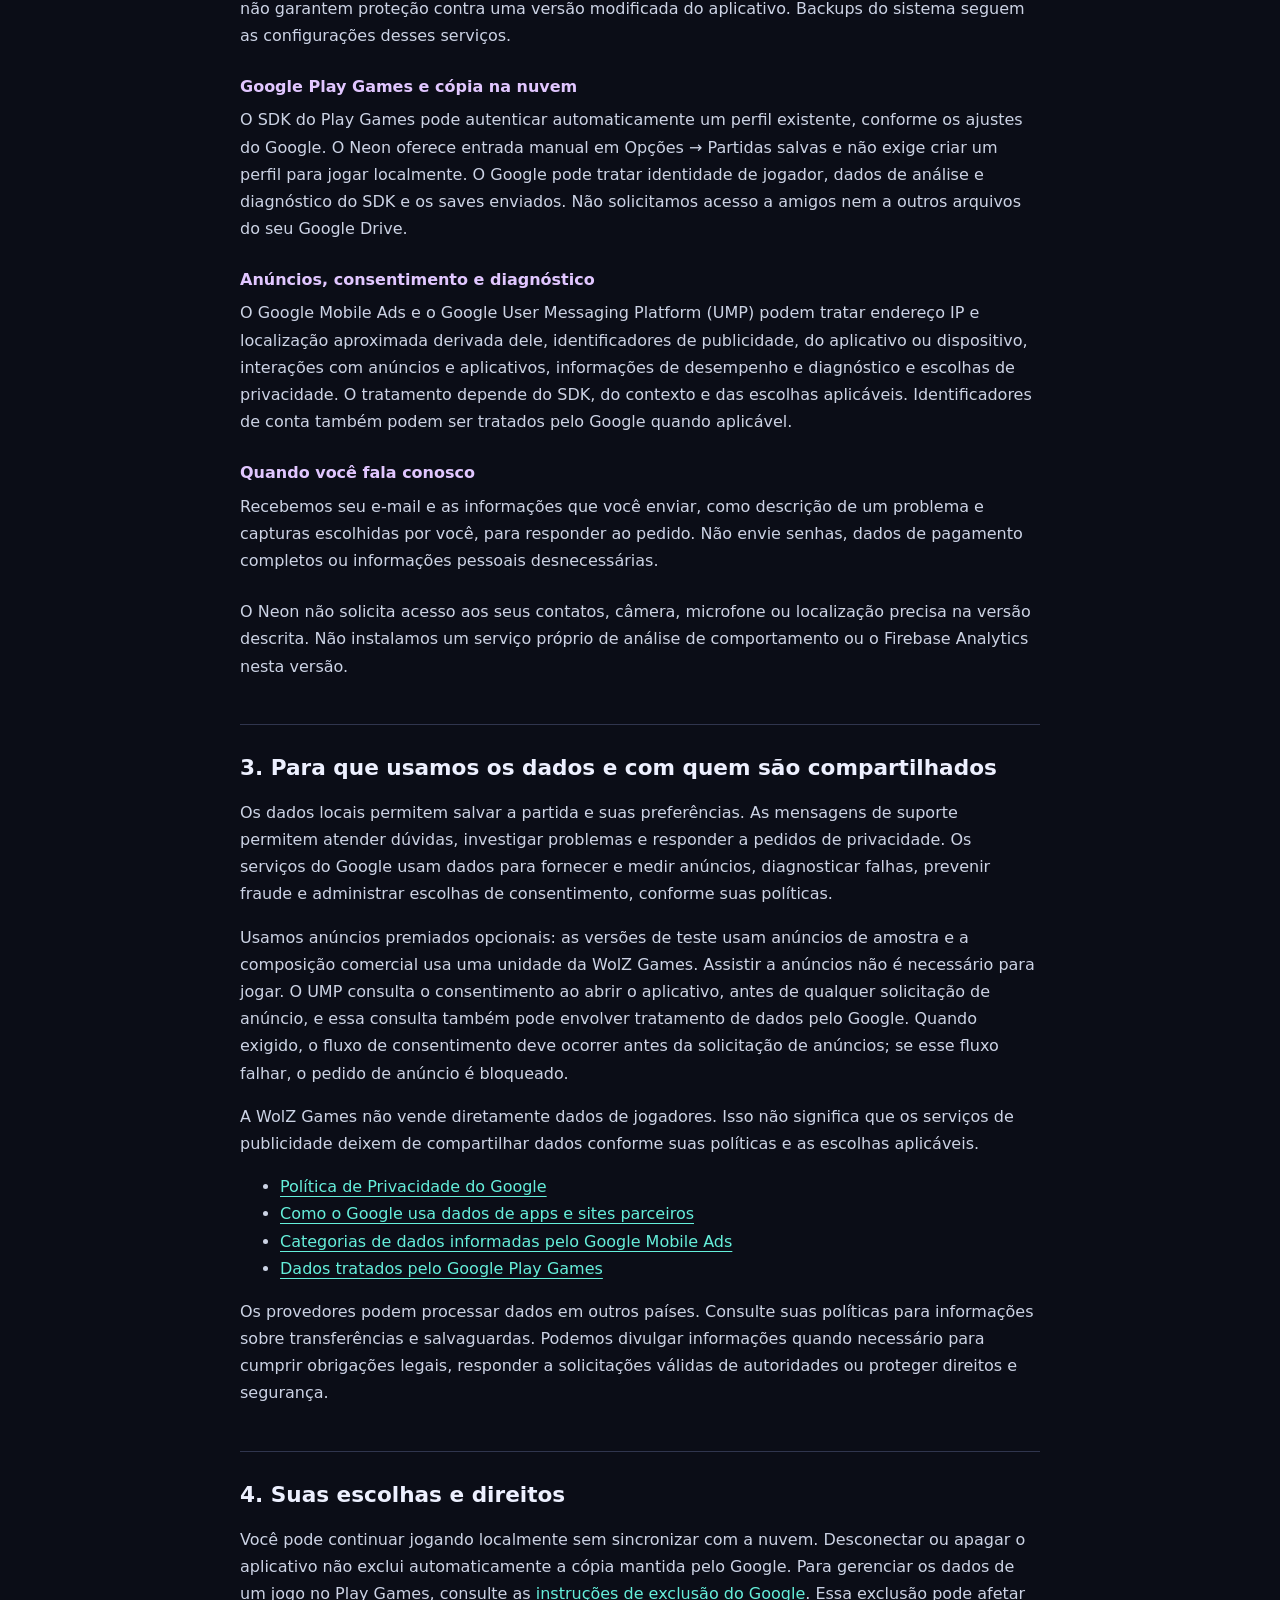
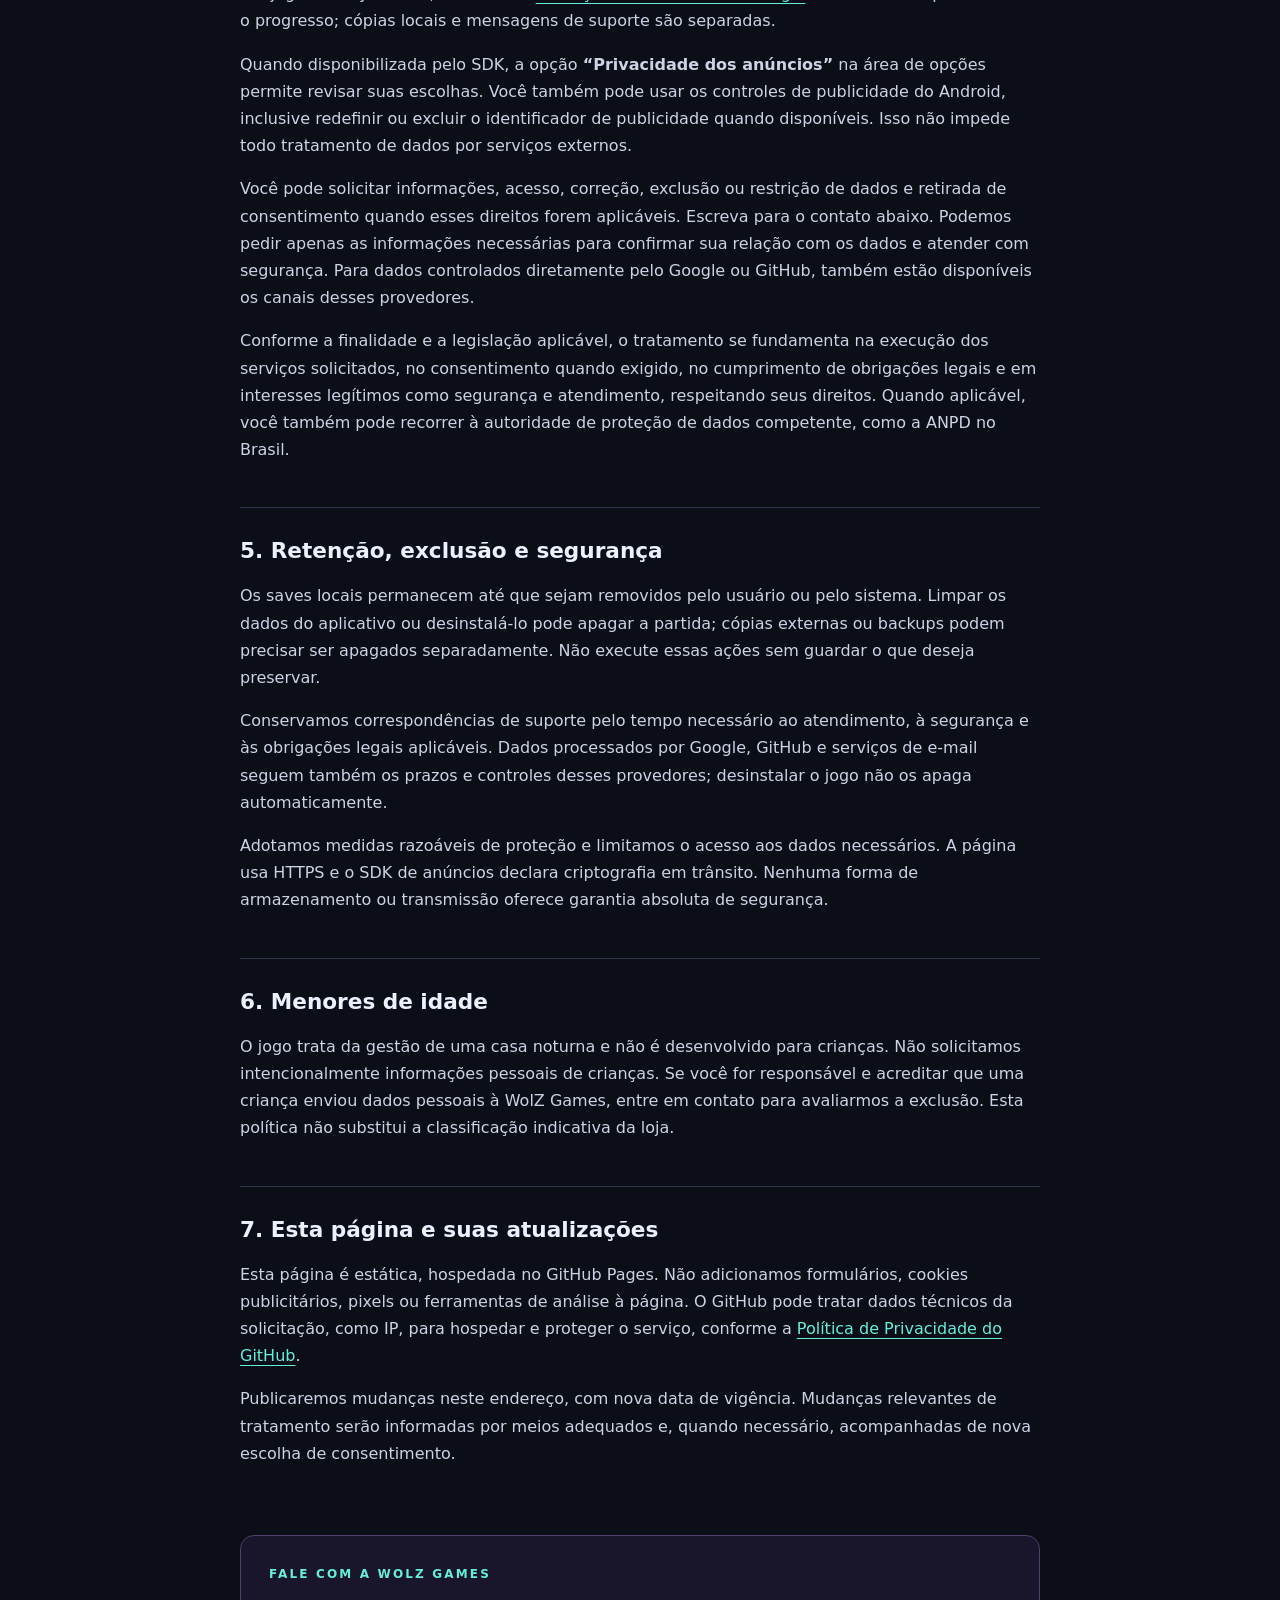
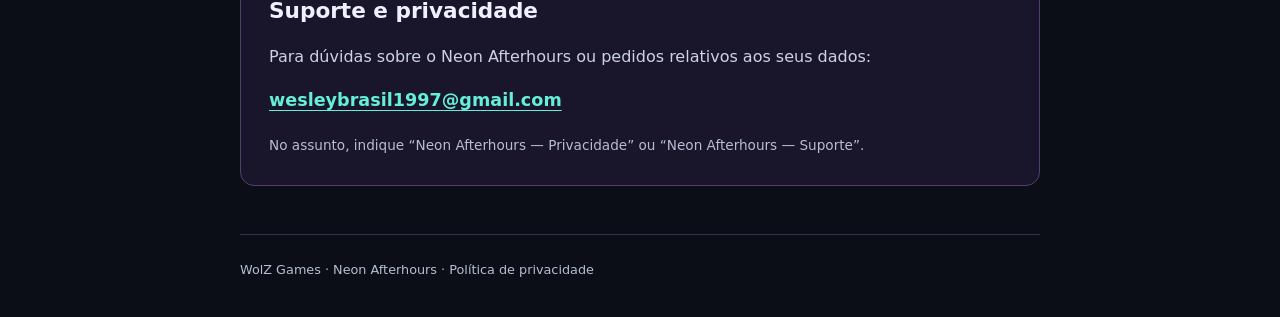
==== commit fe37010c: "Clarify local guest and canonical cloud campaign summary" ====
--- a/index.html
+++ b/index.html
@@ -22,7 +22,7 @@
   <h1>Sua noite.<br>Suas escolhas.</h1>
   <p class="intro">Política de privacidade do <strong>Neon Afterhours</strong>, desenvolvido pela <strong>WolZ Games</strong>.</p>
   <p class="updated">Vigente desde 2 de outubro de 2026</p>
-  <aside class="summary"><strong>Em poucas palavras</strong><p>Você pode jogar e salvar no aparelho sem usar a nuvem. Nas versões compatíveis, o Google Play Games oferece uma campanha vinculada à sua conta, com sincronização opcional e verificação do progresso. Anúncios premiados opcionais também usam serviços do Google. Veja abaixo os dados e suas escolhas.</p></aside>
+  <aside class="summary"><strong>Em poucas palavras</strong><p>Sem usar o salvamento Google, sua partida fica no aparelho. Ao vincular uma campanha ao Google Play Games, a versão válida na nuvem passa a ser a referência da conta; o aparelho guarda sua continuação para jogar offline. O envio do progresso exige sua confirmação e as verificações do jogo: um arquivo local não pode substituir livremente a campanha vinculada. O Google também processa dados para esses serviços e para anúncios premiados, que são opcionais. Veja abaixo as regras, os limites dessas verificações e suas escolhas.</p></aside>
   <nav aria-label="Conteúdo"><a href="#data">Dados</a><a href="#ads">Anúncios</a><a href="#choices">Suas escolhas</a><a href="#contact">Contato</a></nav>
   <section><h2>1. Quem somos e a que se aplica</h2><p>A WolZ Games é responsável pelo desenvolvimento do Neon Afterhours e pelo tratamento que realiza para suporte ao jogo. Esta política cobre o aplicativo Android Neon Afterhours, inclusive versões de teste e de distribuição pela loja. O identificador da versão da loja é <code>com.wolzgames.neonafterhours</code>; versões privadas de diagnóstico podem usar outro identificador.</p><p>O jogo não exige uma conta da WolZ Games. Não operamos servidores próprios para guardar campanhas e não oferecemos compras com dinheiro real nesta versão. O salvamento Google opcional depende da versão, da conta habilitada e da disponibilidade do serviço.</p></section>
   <section id="data"><h2>2. Quais dados são tratados</h2><div class="item"><h3>Partida e preferências</h3><p>Progresso, disposição dos móveis, economia da partida e configurações são gravados localmente; a preferência de idioma permanece local. A partida visitante não é enviada automaticamente ao entrar no Google. Quando já existe uma campanha válida na nuvem, ela é a referência da conta. Sem campanha na nuvem, você pode iniciar uma nova ou solicitar uma única migração do progresso local, sujeita às verificações do jogo. A sincronização envia a campanha e metadados de vínculo, revisão e evolução ao Google após sua confirmação. O Neon utiliza o identificador de jogador para conferir a conta. Arquivos locais não podem substituir livremente uma campanha vinculada. Conflitos ou inconsistências podem impedir o envio e gerar registros locais de diagnóstico, preservando cópias de recuperação; não somamos campanhas. Esses controles locais não garantem proteção contra uma versão modificada do aplicativo. Backups do sistema seguem as configurações desses serviços.</p></div><div class="item"><h3>Google Play Games e cópia na nuvem</h3><p>O SDK do Play Games pode autenticar automaticamente um perfil existente, conforme os ajustes do Google. O Neon oferece entrada manual em Opções → Partidas salvas e não exige criar um perfil para jogar localmente. O Google pode tratar identidade de jogador, dados de análise e diagnóstico do SDK e os saves enviados. Não solicitamos acesso a amigos nem a outros arquivos do seu Google Drive.</p></div><div class="item"><h3>Anúncios, consentimento e diagnóstico</h3><p>O Google Mobile Ads e o Google User Messaging Platform (UMP) podem tratar endereço IP e localização aproximada derivada dele, identificadores de publicidade, do aplicativo ou dispositivo, interações com anúncios e aplicativos, informações de desempenho e diagnóstico e escolhas de privacidade. O tratamento depende do SDK, do contexto e das escolhas aplicáveis. Identificadores de conta também podem ser tratados pelo Google quando aplicável.</p></div><div class="item"><h3>Quando você fala conosco</h3><p>Recebemos seu e-mail e as informações que você enviar, como descrição de um problema e capturas escolhidas por você, para responder ao pedido. Não envie senhas, dados de pagamento completos ou informações pessoais desnecessárias.</p></div><p>O Neon não solicita acesso aos seus contatos, câmera, microfone ou localização precisa na versão descrita. Não instalamos um serviço próprio de análise de comportamento ou o Firebase Analytics nesta versão.</p></section>
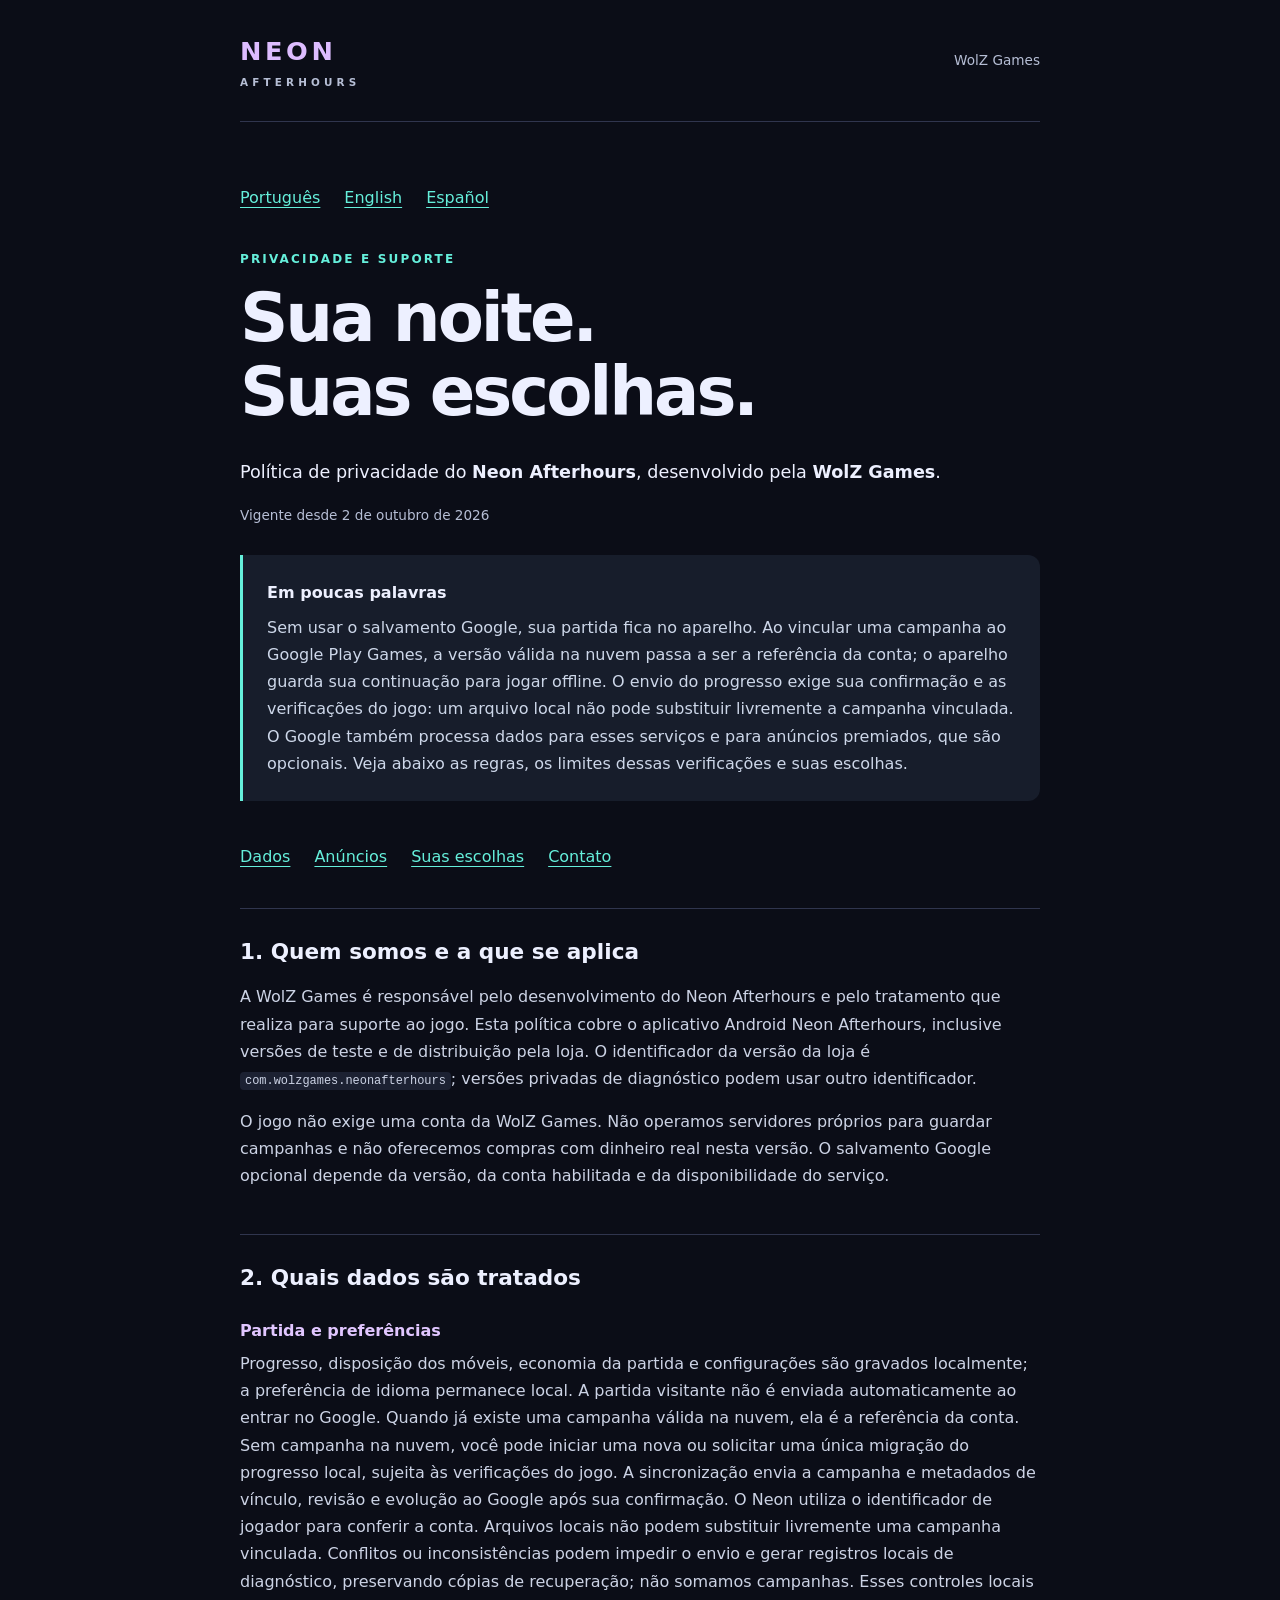
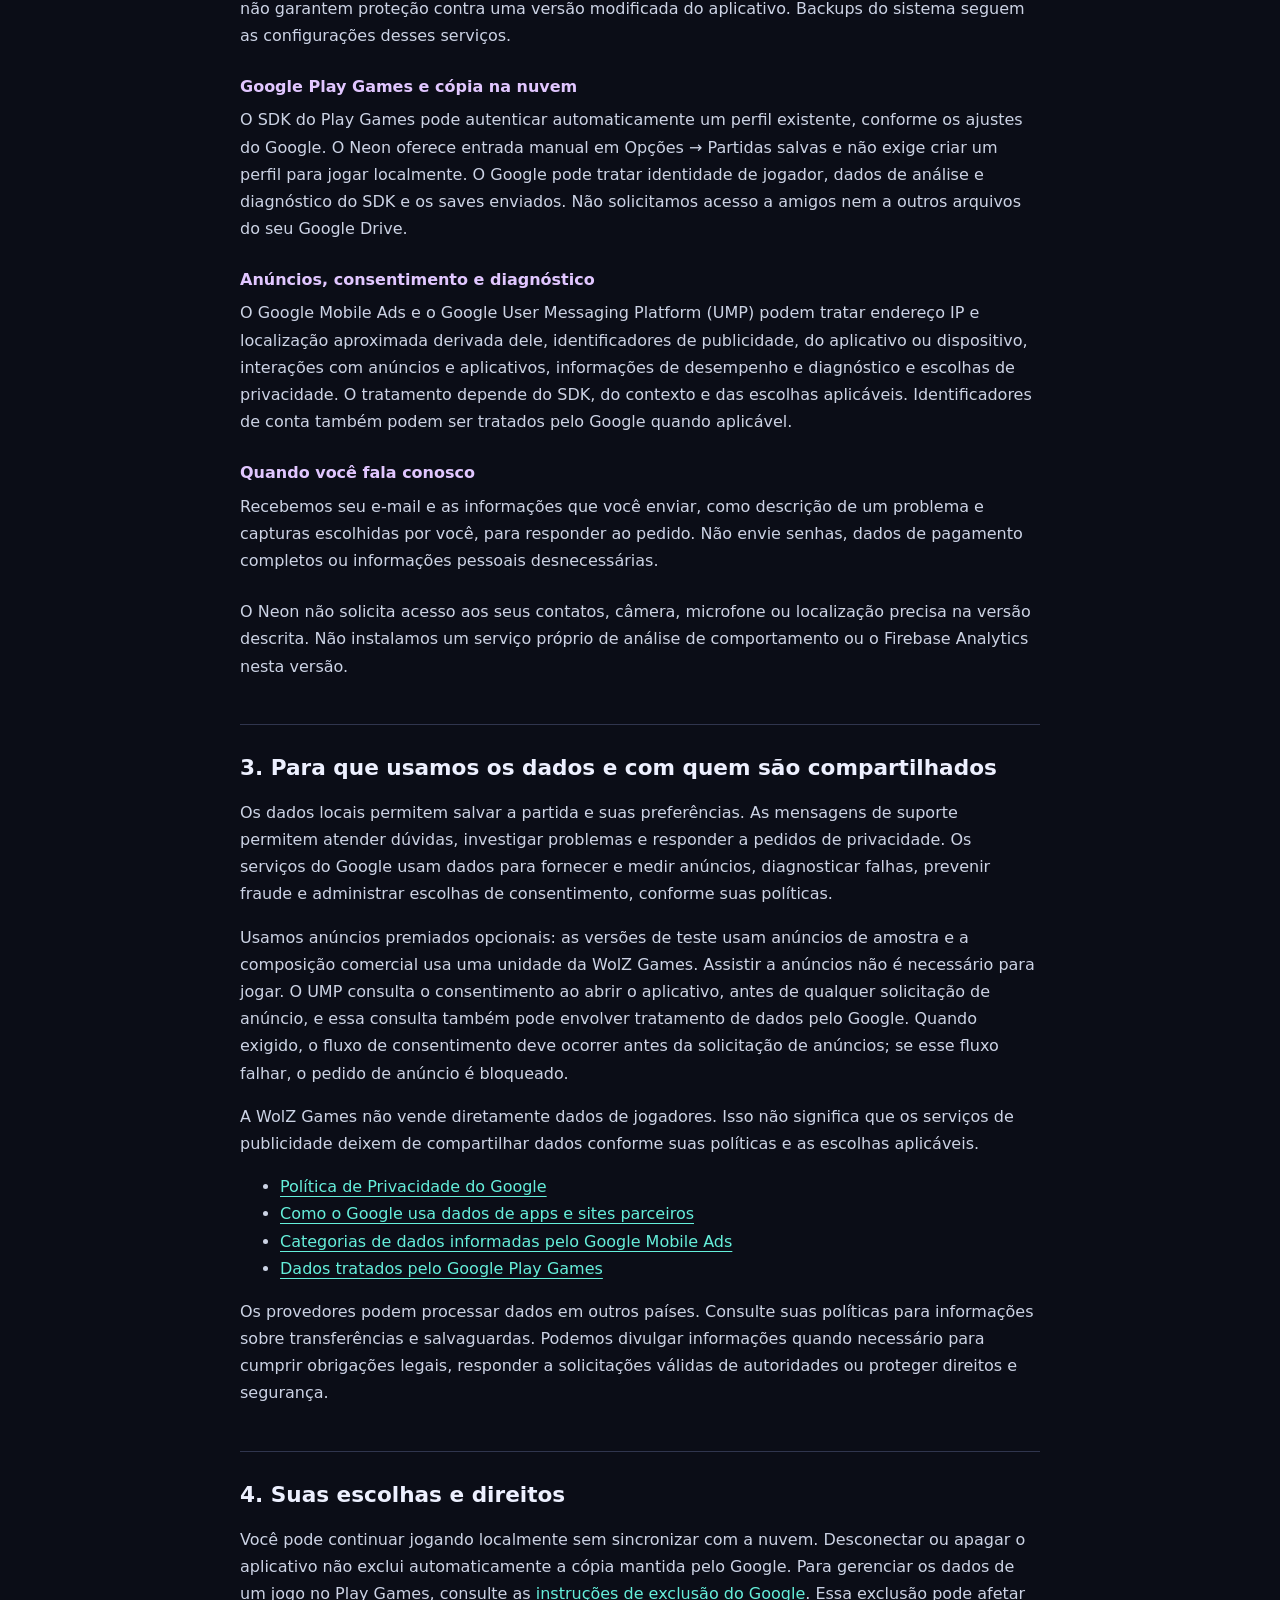
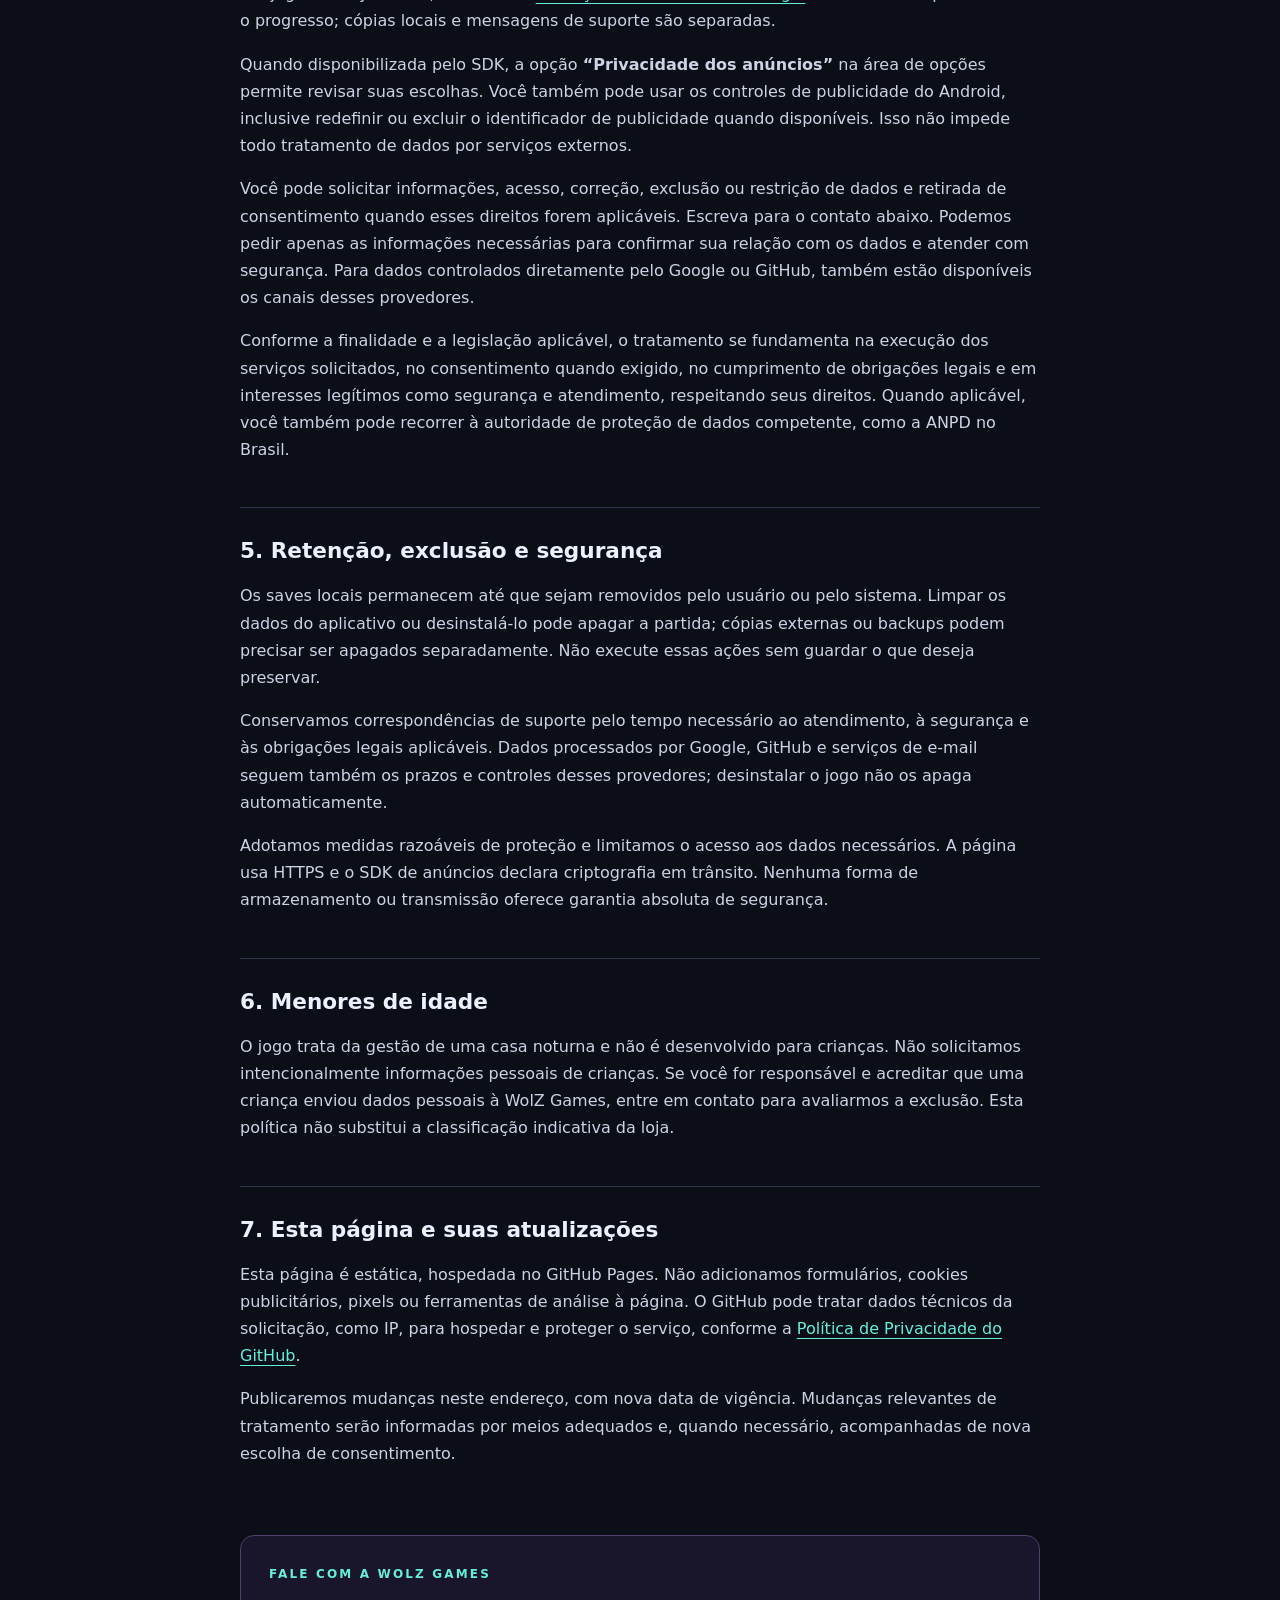
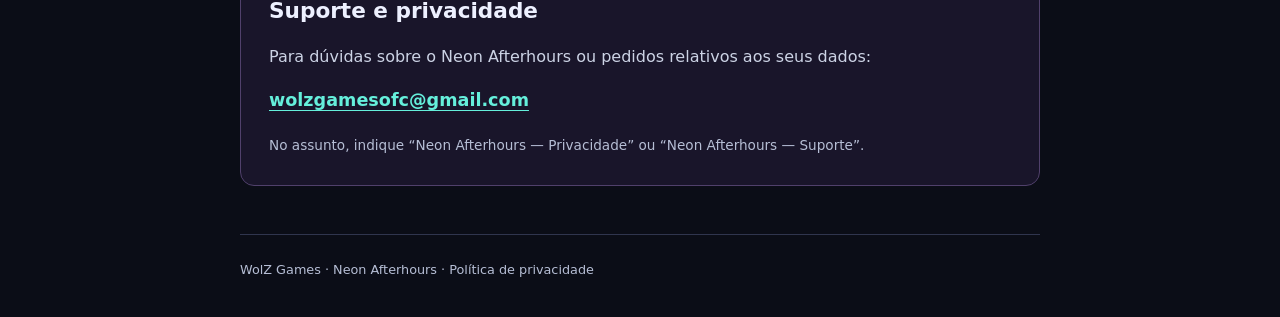
==== commit fa28761a: "Update public support and privacy contact to WolZ Games" ====
--- a/index.html
+++ b/index.html
@@ -31,7 +31,7 @@
   <section><h2>5. Retenção, exclusão e segurança</h2><p>Os saves locais permanecem até que sejam removidos pelo usuário ou pelo sistema. Limpar os dados do aplicativo ou desinstalá-lo pode apagar a partida; cópias externas ou backups podem precisar ser apagados separadamente. Não execute essas ações sem guardar o que deseja preservar.</p><p>Conservamos correspondências de suporte pelo tempo necessário ao atendimento, à segurança e às obrigações legais aplicáveis. Dados processados por Google, GitHub e serviços de e-mail seguem também os prazos e controles desses provedores; desinstalar o jogo não os apaga automaticamente.</p><p>Adotamos medidas razoáveis de proteção e limitamos o acesso aos dados necessários. A página usa HTTPS e o SDK de anúncios declara criptografia em trânsito. Nenhuma forma de armazenamento ou transmissão oferece garantia absoluta de segurança.</p></section>
   <section><h2>6. Menores de idade</h2><p>O jogo trata da gestão de uma casa noturna e não é desenvolvido para crianças. Não solicitamos intencionalmente informações pessoais de crianças. Se você for responsável e acreditar que uma criança enviou dados pessoais à WolZ Games, entre em contato para avaliarmos a exclusão. Esta política não substitui a classificação indicativa da loja.</p></section>
   <section><h2>7. Esta página e suas atualizações</h2><p>Esta página é estática, hospedada no GitHub Pages. Não adicionamos formulários, cookies publicitários, pixels ou ferramentas de análise à página. O GitHub pode tratar dados técnicos da solicitação, como IP, para hospedar e proteger o serviço, conforme a <a href="https://docs.github.com/en/site-policy/privacy-policies/github-general-privacy-statement">Política de Privacidade do GitHub</a>.</p><p>Publicaremos mudanças neste endereço, com nova data de vigência. Mudanças relevantes de tratamento serão informadas por meios adequados e, quando necessário, acompanhadas de nova escolha de consentimento.</p></section>
-  <section id="contact" class="contact"><p class="eyebrow">FALE COM A WOLZ GAMES</p><h2>Suporte e privacidade</h2><p>Para dúvidas sobre o Neon Afterhours ou pedidos relativos aos seus dados:</p><a class="email" href="mailto:wesleybrasil1997@gmail.com">wesleybrasil1997@gmail.com</a><p class="hint">No assunto, indique “Neon Afterhours — Privacidade” ou “Neon Afterhours — Suporte”.</p></section>
+  <section id="contact" class="contact"><p class="eyebrow">FALE COM A WOLZ GAMES</p><h2>Suporte e privacidade</h2><p>Para dúvidas sobre o Neon Afterhours ou pedidos relativos aos seus dados:</p><a class="email" href="mailto:wolzgamesofc@gmail.com">wolzgamesofc@gmail.com</a><p class="hint">No assunto, indique “Neon Afterhours — Privacidade” ou “Neon Afterhours — Suporte”.</p></section>
 </main>
 <footer>WolZ Games · Neon Afterhours · Política de privacidade</footer>
 </body>
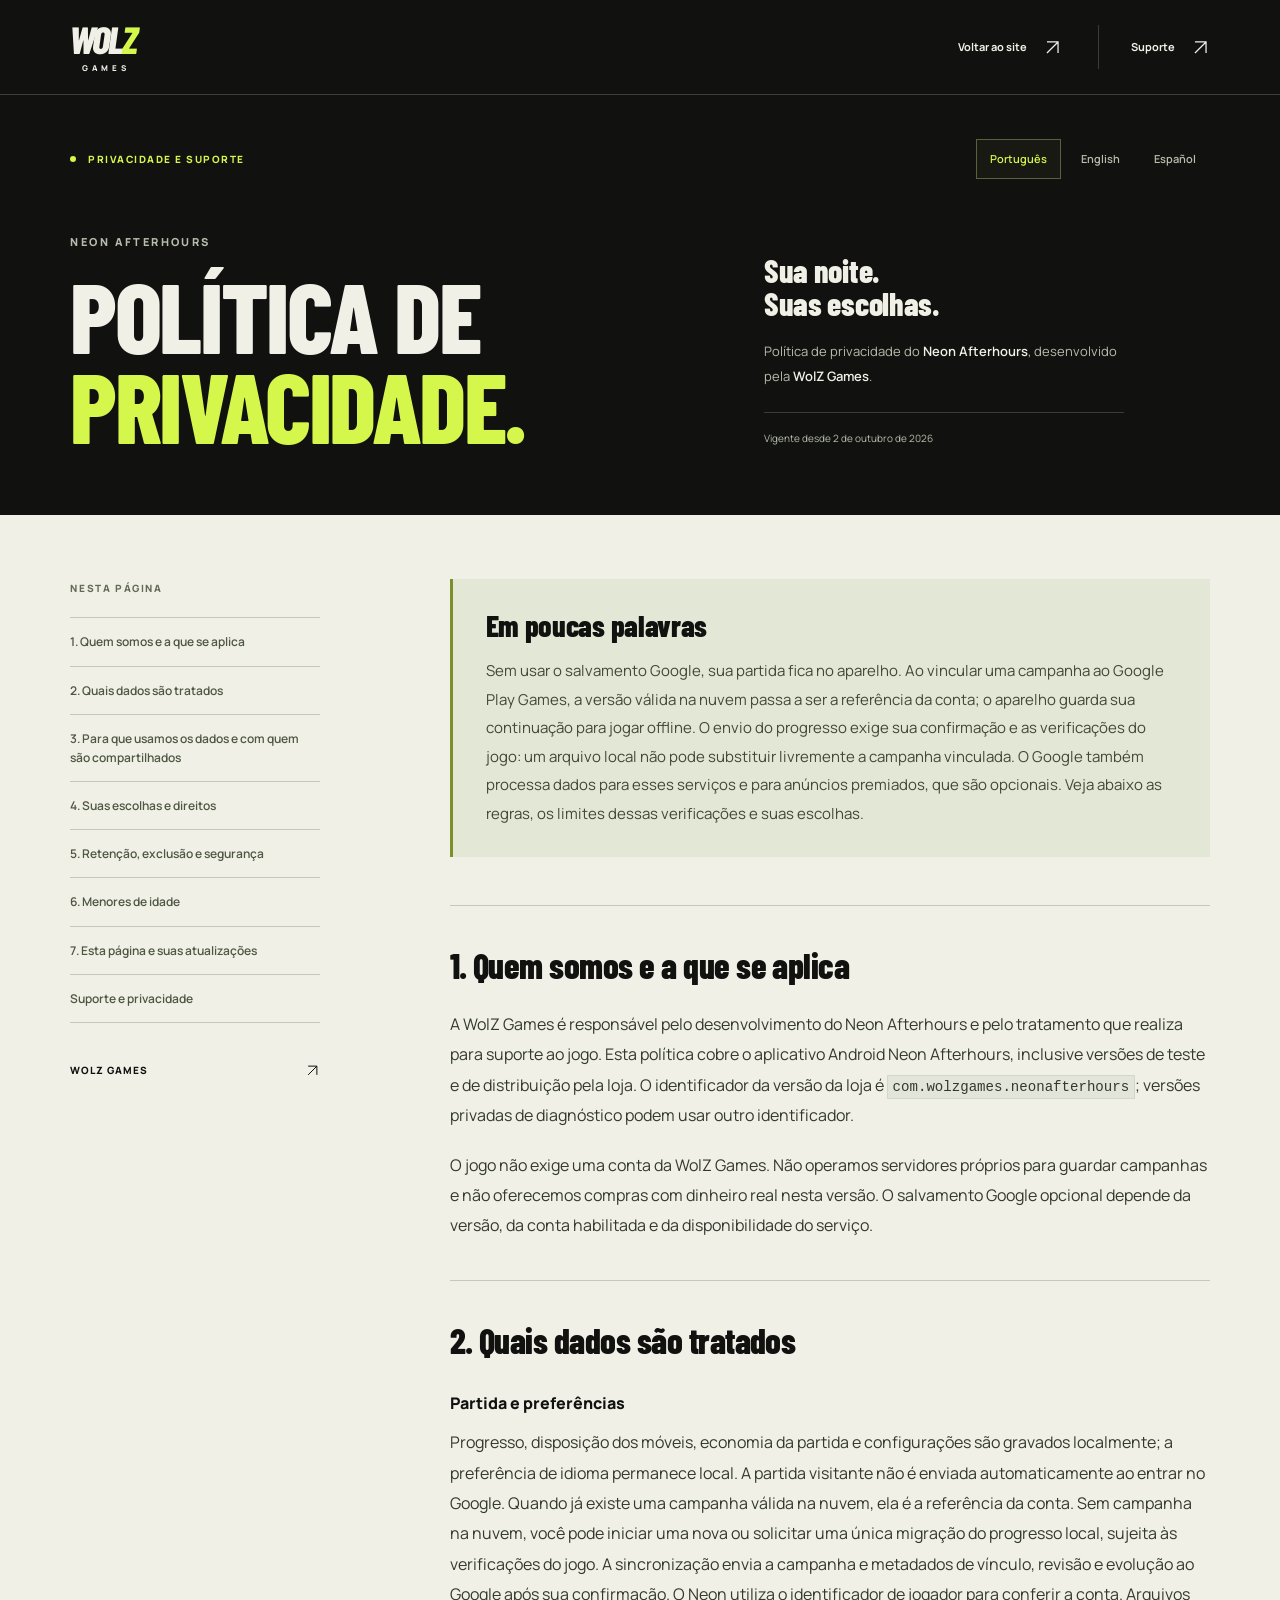
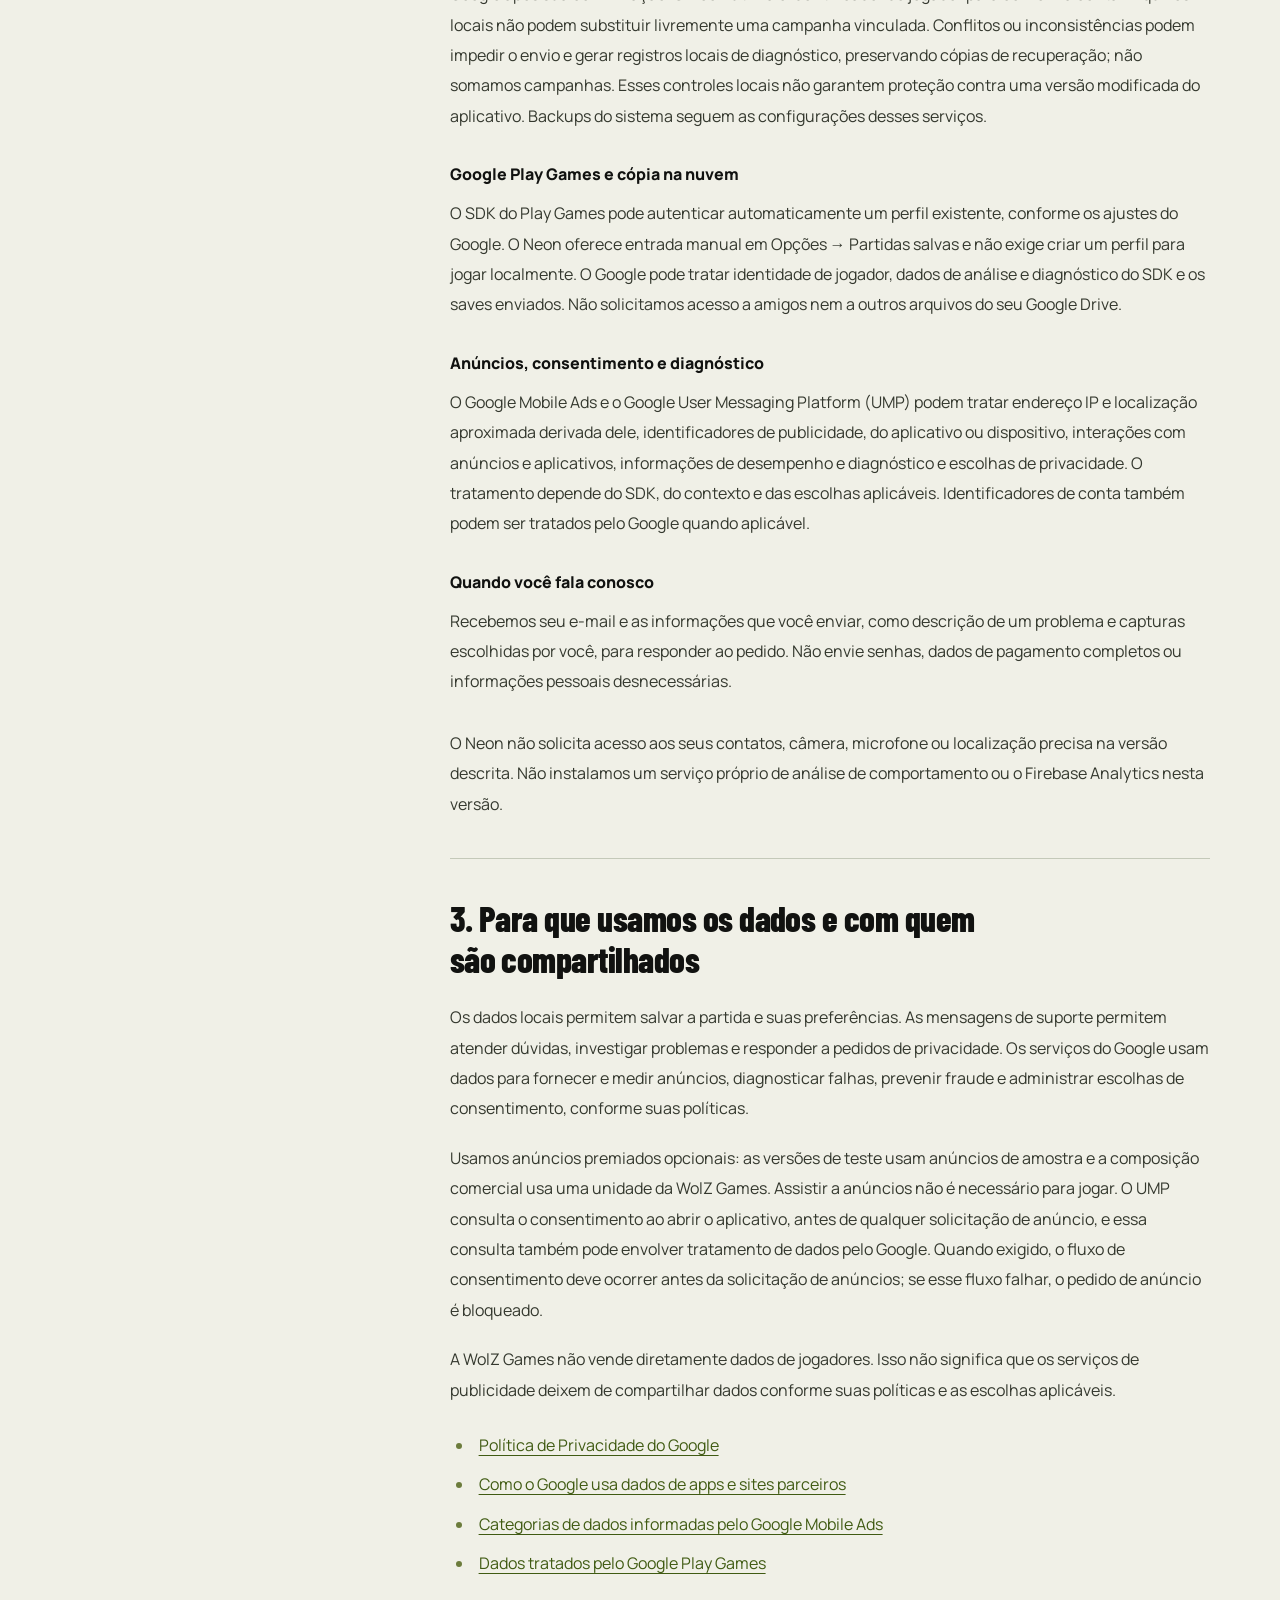
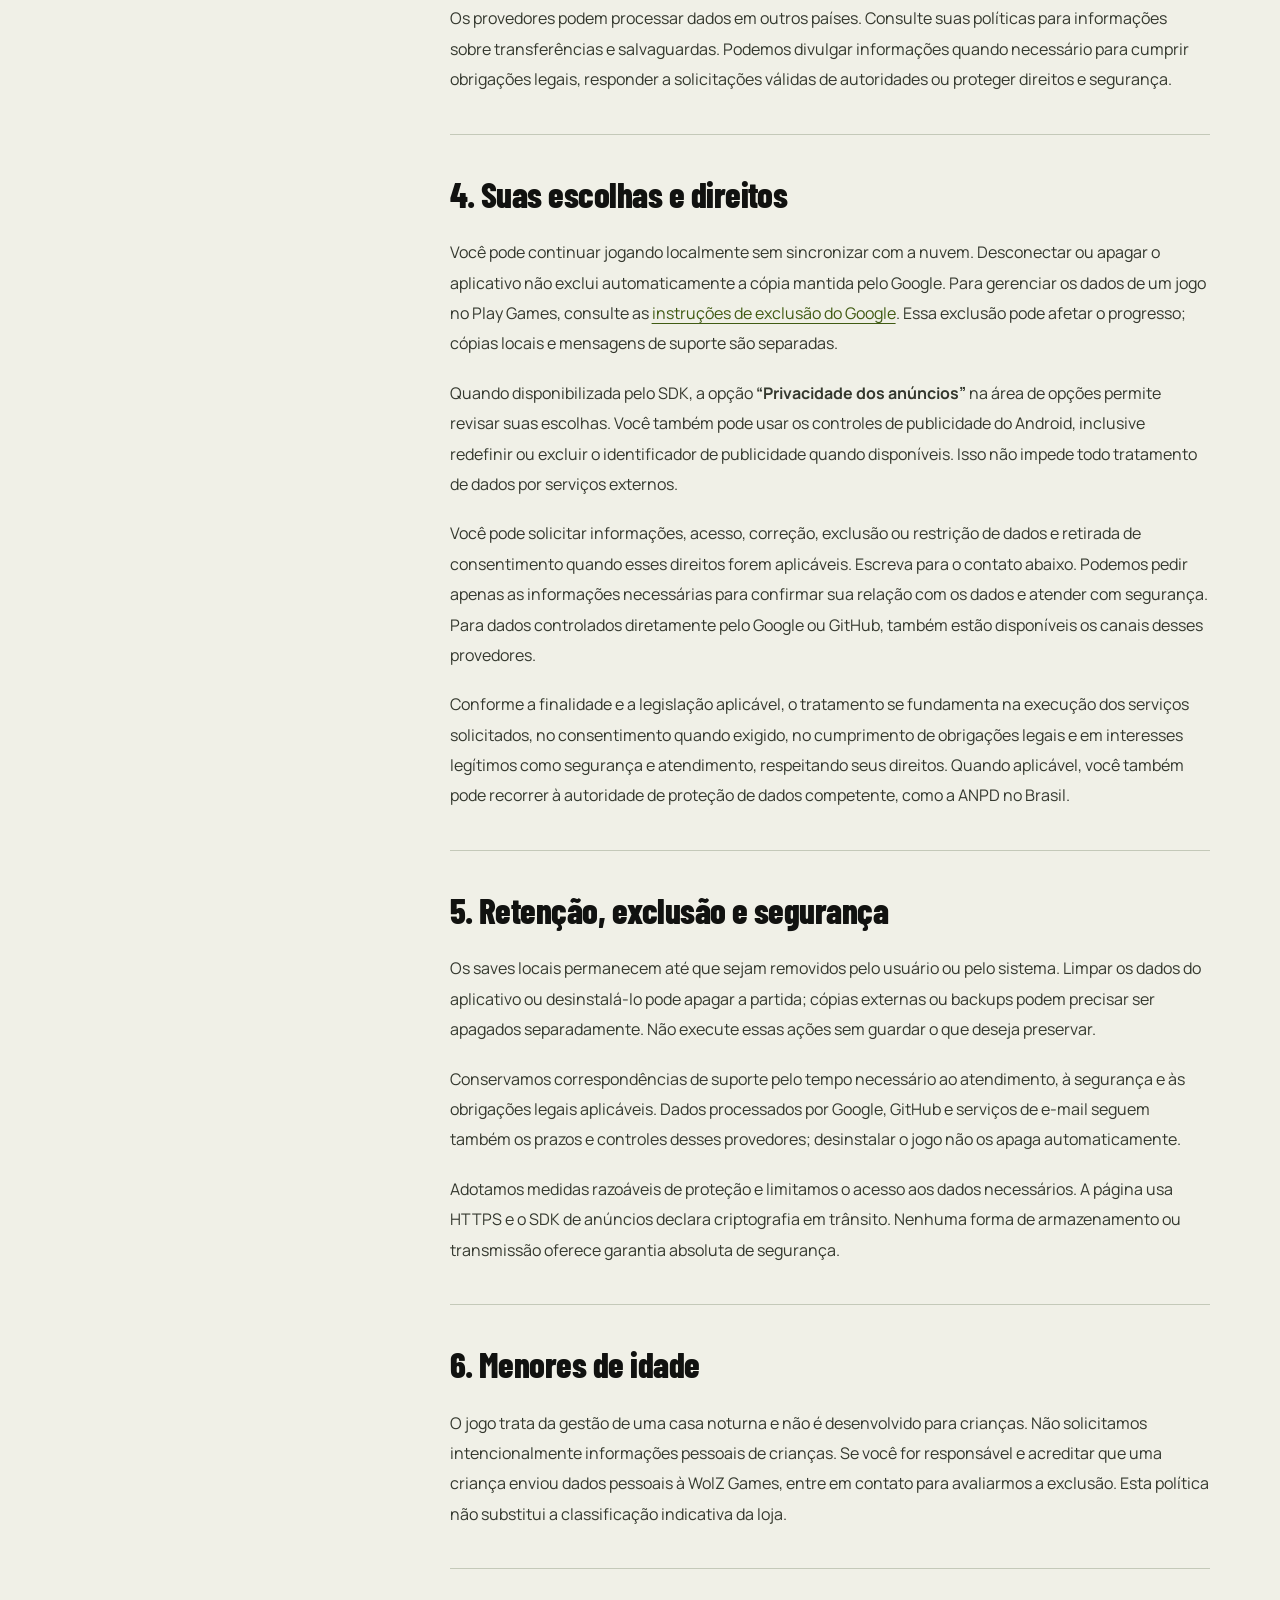
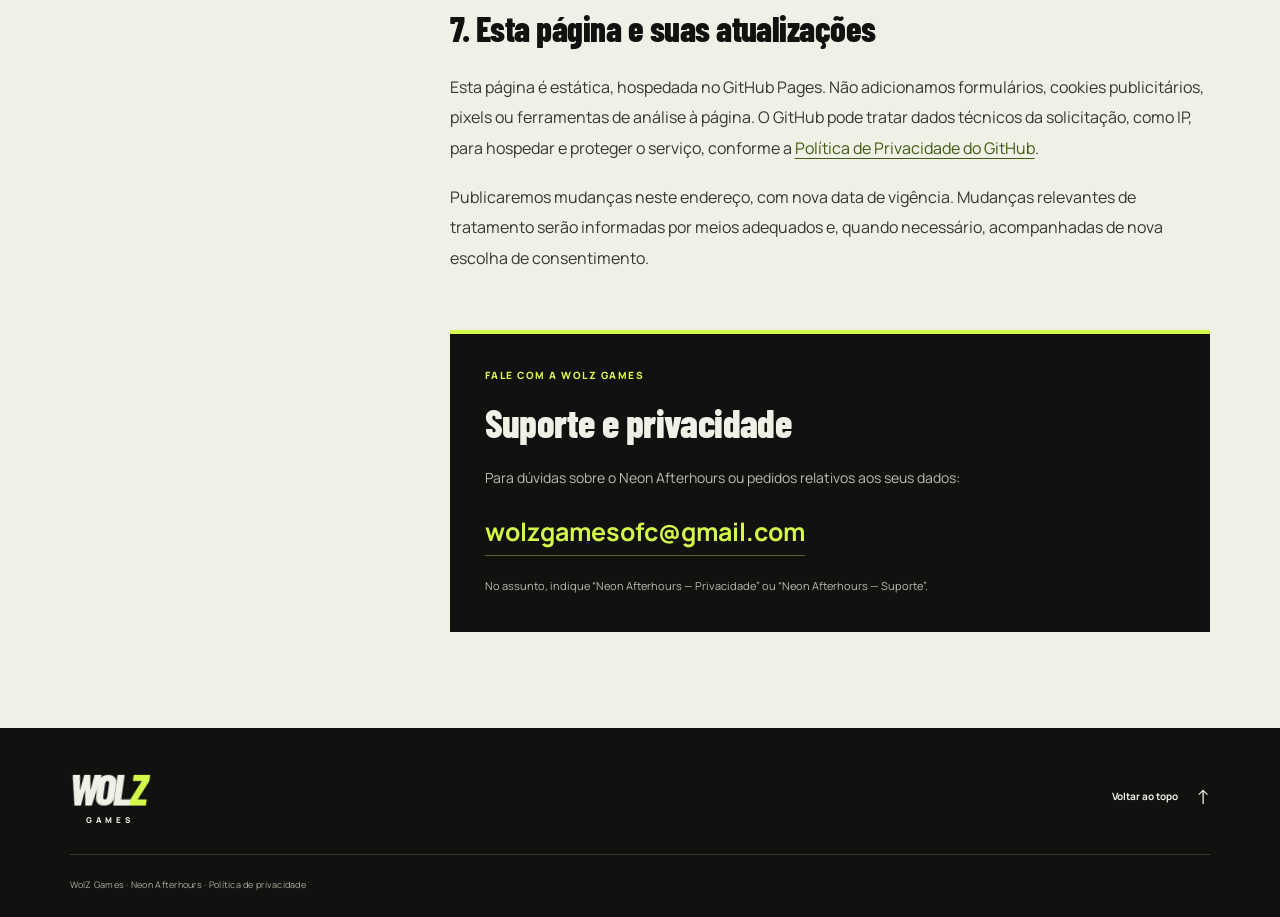
==== commit 24b794ea: "Apply WolZ Games identity to multilingual privacy policy" ====
--- a/index.html
+++ b/index.html
@@ -1,38 +1,57 @@
-<!doctype html>
-<html lang="pt-BR">
-<head>
-  <meta charset="utf-8">
-  <meta name="viewport" content="width=device-width,initial-scale=1">
-  <meta name="description" content="Política de privacidade do Neon Afterhours, da WolZ Games. Dados, anúncios, suas escolhas e contato.">
-  <meta name="color-scheme" content="dark light">
-  <title>Privacidade · Neon Afterhours · WolZ Games</title>
-  <link rel="canonical" href="https://wesley-dev1.github.io/neonafterhours-privacy/">
-  <link rel="alternate" hreflang="pt-BR" href="https://wesley-dev1.github.io/neonafterhours-privacy/">
-  <link rel="alternate" hreflang="en" href="https://wesley-dev1.github.io/neonafterhours-privacy/en.html">
-  <link rel="alternate" hreflang="es" href="https://wesley-dev1.github.io/neonafterhours-privacy/es.html">
-  <link rel="alternate" hreflang="x-default" href="https://wesley-dev1.github.io/neonafterhours-privacy/">
-  <link rel="stylesheet" href="style.css">
-</head>
-<body>
+<!doctype html>
+<html lang="pt-BR">
+<head>
+  <meta charset="utf-8">
+  <meta name="viewport" content="width=device-width,initial-scale=1">
+  <meta name="description" content="Política de privacidade do Neon Afterhours, da WolZ Games. Dados, anúncios, suas escolhas e contato.">
+  <meta name="color-scheme" content="light">
+  <meta name="theme-color" content="#111210">
+  <title>Privacidade · Neon Afterhours · WolZ Games</title>
+  <link rel="canonical" href="https://wesley-dev1.github.io/neonafterhours-privacy/">
+  <link rel="alternate" hreflang="pt-BR" href="https://wesley-dev1.github.io/neonafterhours-privacy/">
+  <link rel="alternate" hreflang="en" href="https://wesley-dev1.github.io/neonafterhours-privacy/en.html">
+  <link rel="alternate" hreflang="es" href="https://wesley-dev1.github.io/neonafterhours-privacy/es.html">
+  <link rel="alternate" hreflang="x-default" href="https://wesley-dev1.github.io/neonafterhours-privacy/">
+  <link rel="icon" href="https://wesley-dev1.github.io/assets/neon-icon.webp" type="image/webp">
+  <link rel="preload" href="assets/fonts/barlow-condensed-800-latin.woff2" as="font" type="font/woff2" crossorigin>
+  <link rel="preload" href="assets/fonts/manrope-latin.woff2" as="font" type="font/woff2" crossorigin>
+  <link rel="stylesheet" href="style.css">
+</head>
+<body id="top">
 <a class="skip" href="#policy">Ir para a política</a>
-<header><a class="brand" href="./">NEON <span>AFTERHOURS</span></a><span class="studio">WolZ Games</span></header>
-<main id="policy">
-  <nav aria-label="Idioma" class="languages"><a href="./" lang="pt-BR" hreflang="pt-BR" aria-current="page">Português</a><a href="en.html" lang="en" hreflang="en">English</a><a href="es.html" lang="es" hreflang="es">Español</a></nav>
-  <p class="eyebrow">PRIVACIDADE E SUPORTE</p>
-  <h1>Sua noite.<br>Suas escolhas.</h1>
-  <p class="intro">Política de privacidade do <strong>Neon Afterhours</strong>, desenvolvido pela <strong>WolZ Games</strong>.</p>
-  <p class="updated">Vigente desde 2 de outubro de 2026</p>
-  <aside class="summary"><strong>Em poucas palavras</strong><p>Sem usar o salvamento Google, sua partida fica no aparelho. Ao vincular uma campanha ao Google Play Games, a versão válida na nuvem passa a ser a referência da conta; o aparelho guarda sua continuação para jogar offline. O envio do progresso exige sua confirmação e as verificações do jogo: um arquivo local não pode substituir livremente a campanha vinculada. O Google também processa dados para esses serviços e para anúncios premiados, que são opcionais. Veja abaixo as regras, os limites dessas verificações e suas escolhas.</p></aside>
-  <nav aria-label="Conteúdo"><a href="#data">Dados</a><a href="#ads">Anúncios</a><a href="#choices">Suas escolhas</a><a href="#contact">Contato</a></nav>
-  <section><h2>1. Quem somos e a que se aplica</h2><p>A WolZ Games é responsável pelo desenvolvimento do Neon Afterhours e pelo tratamento que realiza para suporte ao jogo. Esta política cobre o aplicativo Android Neon Afterhours, inclusive versões de teste e de distribuição pela loja. O identificador da versão da loja é <code>com.wolzgames.neonafterhours</code>; versões privadas de diagnóstico podem usar outro identificador.</p><p>O jogo não exige uma conta da WolZ Games. Não operamos servidores próprios para guardar campanhas e não oferecemos compras com dinheiro real nesta versão. O salvamento Google opcional depende da versão, da conta habilitada e da disponibilidade do serviço.</p></section>
-  <section id="data"><h2>2. Quais dados são tratados</h2><div class="item"><h3>Partida e preferências</h3><p>Progresso, disposição dos móveis, economia da partida e configurações são gravados localmente; a preferência de idioma permanece local. A partida visitante não é enviada automaticamente ao entrar no Google. Quando já existe uma campanha válida na nuvem, ela é a referência da conta. Sem campanha na nuvem, você pode iniciar uma nova ou solicitar uma única migração do progresso local, sujeita às verificações do jogo. A sincronização envia a campanha e metadados de vínculo, revisão e evolução ao Google após sua confirmação. O Neon utiliza o identificador de jogador para conferir a conta. Arquivos locais não podem substituir livremente uma campanha vinculada. Conflitos ou inconsistências podem impedir o envio e gerar registros locais de diagnóstico, preservando cópias de recuperação; não somamos campanhas. Esses controles locais não garantem proteção contra uma versão modificada do aplicativo. Backups do sistema seguem as configurações desses serviços.</p></div><div class="item"><h3>Google Play Games e cópia na nuvem</h3><p>O SDK do Play Games pode autenticar automaticamente um perfil existente, conforme os ajustes do Google. O Neon oferece entrada manual em Opções → Partidas salvas e não exige criar um perfil para jogar localmente. O Google pode tratar identidade de jogador, dados de análise e diagnóstico do SDK e os saves enviados. Não solicitamos acesso a amigos nem a outros arquivos do seu Google Drive.</p></div><div class="item"><h3>Anúncios, consentimento e diagnóstico</h3><p>O Google Mobile Ads e o Google User Messaging Platform (UMP) podem tratar endereço IP e localização aproximada derivada dele, identificadores de publicidade, do aplicativo ou dispositivo, interações com anúncios e aplicativos, informações de desempenho e diagnóstico e escolhas de privacidade. O tratamento depende do SDK, do contexto e das escolhas aplicáveis. Identificadores de conta também podem ser tratados pelo Google quando aplicável.</p></div><div class="item"><h3>Quando você fala conosco</h3><p>Recebemos seu e-mail e as informações que você enviar, como descrição de um problema e capturas escolhidas por você, para responder ao pedido. Não envie senhas, dados de pagamento completos ou informações pessoais desnecessárias.</p></div><p>O Neon não solicita acesso aos seus contatos, câmera, microfone ou localização precisa na versão descrita. Não instalamos um serviço próprio de análise de comportamento ou o Firebase Analytics nesta versão.</p></section>
-  <section id="ads"><h2>3. Para que usamos os dados e com quem são compartilhados</h2><p>Os dados locais permitem salvar a partida e suas preferências. As mensagens de suporte permitem atender dúvidas, investigar problemas e responder a pedidos de privacidade. Os serviços do Google usam dados para fornecer e medir anúncios, diagnosticar falhas, prevenir fraude e administrar escolhas de consentimento, conforme suas políticas.</p><p>Usamos anúncios premiados opcionais: as versões de teste usam anúncios de amostra e a composição comercial usa uma unidade da WolZ Games. Assistir a anúncios não é necessário para jogar. O UMP consulta o consentimento ao abrir o aplicativo, antes de qualquer solicitação de anúncio, e essa consulta também pode envolver tratamento de dados pelo Google. Quando exigido, o fluxo de consentimento deve ocorrer antes da solicitação de anúncios; se esse fluxo falhar, o pedido de anúncio é bloqueado.</p><p>A WolZ Games não vende diretamente dados de jogadores. Isso não significa que os serviços de publicidade deixem de compartilhar dados conforme suas políticas e as escolhas aplicáveis.</p><ul><li><a href="https://policies.google.com/privacy">Política de Privacidade do Google</a></li><li><a href="https://policies.google.com/technologies/partner-sites">Como o Google usa dados de apps e sites parceiros</a></li><li><a href="https://developers.google.com/admob/android/privacy/play-data-disclosure">Categorias de dados informadas pelo Google Mobile Ads</a></li><li><a href="https://developer.android.com/games/pgs/data-collection">Dados tratados pelo Google Play Games</a></li></ul><p>Os provedores podem processar dados em outros países. Consulte suas políticas para informações sobre transferências e salvaguardas. Podemos divulgar informações quando necessário para cumprir obrigações legais, responder a solicitações válidas de autoridades ou proteger direitos e segurança.</p></section>
-  <section id="choices"><h2>4. Suas escolhas e direitos</h2><p>Você pode continuar jogando localmente sem sincronizar com a nuvem. Desconectar ou apagar o aplicativo não exclui automaticamente a cópia mantida pelo Google. Para gerenciar os dados de um jogo no Play Games, consulte as <a href="https://support.google.com/googleplay/answer/9130646">instruções de exclusão do Google</a>. Essa exclusão pode afetar o progresso; cópias locais e mensagens de suporte são separadas.</p><p>Quando disponibilizada pelo SDK, a opção <strong>“Privacidade dos anúncios”</strong> na área de opções permite revisar suas escolhas. Você também pode usar os controles de publicidade do Android, inclusive redefinir ou excluir o identificador de publicidade quando disponíveis. Isso não impede todo tratamento de dados por serviços externos.</p><p>Você pode solicitar informações, acesso, correção, exclusão ou restrição de dados e retirada de consentimento quando esses direitos forem aplicáveis. Escreva para o contato abaixo. Podemos pedir apenas as informações necessárias para confirmar sua relação com os dados e atender com segurança. Para dados controlados diretamente pelo Google ou GitHub, também estão disponíveis os canais desses provedores.</p><p>Conforme a finalidade e a legislação aplicável, o tratamento se fundamenta na execução dos serviços solicitados, no consentimento quando exigido, no cumprimento de obrigações legais e em interesses legítimos como segurança e atendimento, respeitando seus direitos. Quando aplicável, você também pode recorrer à autoridade de proteção de dados competente, como a ANPD no Brasil.</p></section>
-  <section><h2>5. Retenção, exclusão e segurança</h2><p>Os saves locais permanecem até que sejam removidos pelo usuário ou pelo sistema. Limpar os dados do aplicativo ou desinstalá-lo pode apagar a partida; cópias externas ou backups podem precisar ser apagados separadamente. Não execute essas ações sem guardar o que deseja preservar.</p><p>Conservamos correspondências de suporte pelo tempo necessário ao atendimento, à segurança e às obrigações legais aplicáveis. Dados processados por Google, GitHub e serviços de e-mail seguem também os prazos e controles desses provedores; desinstalar o jogo não os apaga automaticamente.</p><p>Adotamos medidas razoáveis de proteção e limitamos o acesso aos dados necessários. A página usa HTTPS e o SDK de anúncios declara criptografia em trânsito. Nenhuma forma de armazenamento ou transmissão oferece garantia absoluta de segurança.</p></section>
-  <section><h2>6. Menores de idade</h2><p>O jogo trata da gestão de uma casa noturna e não é desenvolvido para crianças. Não solicitamos intencionalmente informações pessoais de crianças. Se você for responsável e acreditar que uma criança enviou dados pessoais à WolZ Games, entre em contato para avaliarmos a exclusão. Esta política não substitui a classificação indicativa da loja.</p></section>
-  <section><h2>7. Esta página e suas atualizações</h2><p>Esta página é estática, hospedada no GitHub Pages. Não adicionamos formulários, cookies publicitários, pixels ou ferramentas de análise à página. O GitHub pode tratar dados técnicos da solicitação, como IP, para hospedar e proteger o serviço, conforme a <a href="https://docs.github.com/en/site-policy/privacy-policies/github-general-privacy-statement">Política de Privacidade do GitHub</a>.</p><p>Publicaremos mudanças neste endereço, com nova data de vigência. Mudanças relevantes de tratamento serão informadas por meios adequados e, quando necessário, acompanhadas de nova escolha de consentimento.</p></section>
-  <section id="contact" class="contact"><p class="eyebrow">FALE COM A WOLZ GAMES</p><h2>Suporte e privacidade</h2><p>Para dúvidas sobre o Neon Afterhours ou pedidos relativos aos seus dados:</p><a class="email" href="mailto:wolzgamesofc@gmail.com">wolzgamesofc@gmail.com</a><p class="hint">No assunto, indique “Neon Afterhours — Privacidade” ou “Neon Afterhours — Suporte”.</p></section>
+<header class="site-header"><div class="wrap header-inner"><a class="brand" href="https://wesley-dev1.github.io/" aria-label="WolZ Games, início"><span class="brand-word">WOL<span>Z</span></span><span class="brand-caption">GAMES</span></a><a class="header-back" href="https://wesley-dev1.github.io/">Voltar ao site<svg class="icon" viewBox="0 0 24 24" aria-hidden="true"><path d="M5 19 19 5M5 5h14v14"/></svg></a><a class="header-support" href="mailto:wolzgamesofc@gmail.com">Suporte<svg class="icon" viewBox="0 0 24 24" aria-hidden="true"><path d="M5 19 19 5M5 5h14v14"/></svg></a></div></header>
+<main id="policy" tabindex="-1">
+<div class="document-hero"><div class="wrap"><div class="hero-top"><p class="eyebrow">PRIVACIDADE E SUPORTE</p><nav aria-label="Idioma" class="languages"><a href="./" lang="pt-BR" hreflang="pt-BR" aria-current="page">Português</a><a href="en.html" lang="en" hreflang="en">English</a><a href="es.html" lang="es" hreflang="es">Español</a></nav></div><div class="hero-grid"><div><p class="document-game">NEON AFTERHOURS</p><h1>POLÍTICA DE<br><span>PRIVACIDADE.</span></h1></div><div class="hero-aside"><p class="hero-tagline">Sua noite.<br>Suas escolhas.</p><p class="intro">Política de privacidade do <strong>Neon Afterhours</strong>, desenvolvido pela <strong>WolZ Games</strong>.</p><p class="updated">Vigente desde 2 de outubro de 2026</p></div></div></div></div>
+<div class="wrap reading-layout">
+<aside class="desktop-toc"><div class="toc-inner"><p class="toc-label">Nesta página</p><nav aria-label="Nesta página"><a href="#about">1. Quem somos e a que se aplica</a>
+<a href="#data">2. Quais dados são tratados</a>
+<a href="#ads">3. Para que usamos os dados e com quem são compartilhados</a>
+<a href="#choices">4. Suas escolhas e direitos</a>
+<a href="#security">5. Retenção, exclusão e segurança</a>
+<a href="#minors">6. Menores de idade</a>
+<a href="#updates">7. Esta página e suas atualizações</a>
+<a href="#contact">Suporte e privacidade</a></nav><a class="toc-home" href="https://wesley-dev1.github.io/">WOLZ GAMES <svg class="icon" viewBox="0 0 24 24" aria-hidden="true"><path d="M5 19 19 5M5 5h14v14"/></svg></a></div></aside>
+<div class="reading-main"><details class="mobile-toc"><summary>Explorar esta política<span aria-hidden="true">+</span></summary><nav aria-label="Nesta página"><a href="#about">1. Quem somos e a que se aplica</a>
+<a href="#data">2. Quais dados são tratados</a>
+<a href="#ads">3. Para que usamos os dados e com quem são compartilhados</a>
+<a href="#choices">4. Suas escolhas e direitos</a>
+<a href="#security">5. Retenção, exclusão e segurança</a>
+<a href="#minors">6. Menores de idade</a>
+<a href="#updates">7. Esta página e suas atualizações</a>
+<a href="#contact">Suporte e privacidade</a></nav></details>
+<article class="policy-copy" aria-label="Política de privacidade">
+<aside class="summary"><strong>Em poucas palavras</strong><p>Sem usar o salvamento Google, sua partida fica no aparelho. Ao vincular uma campanha ao Google Play Games, a versão válida na nuvem passa a ser a referência da conta; o aparelho guarda sua continuação para jogar offline. O envio do progresso exige sua confirmação e as verificações do jogo: um arquivo local não pode substituir livremente a campanha vinculada. O Google também processa dados para esses serviços e para anúncios premiados, que são opcionais. Veja abaixo as regras, os limites dessas verificações e suas escolhas.</p></aside>
+<section id="about"><h2>1. Quem somos e a que se aplica</h2><p>A WolZ Games é responsável pelo desenvolvimento do Neon Afterhours e pelo tratamento que realiza para suporte ao jogo. Esta política cobre o aplicativo Android Neon Afterhours, inclusive versões de teste e de distribuição pela loja. O identificador da versão da loja é <code>com.wolzgames.neonafterhours</code>; versões privadas de diagnóstico podem usar outro identificador.</p><p>O jogo não exige uma conta da WolZ Games. Não operamos servidores próprios para guardar campanhas e não oferecemos compras com dinheiro real nesta versão. O salvamento Google opcional depende da versão, da conta habilitada e da disponibilidade do serviço.</p></section>
+<section id="data"><h2>2. Quais dados são tratados</h2><div class="item"><h3>Partida e preferências</h3><p>Progresso, disposição dos móveis, economia da partida e configurações são gravados localmente; a preferência de idioma permanece local. A partida visitante não é enviada automaticamente ao entrar no Google. Quando já existe uma campanha válida na nuvem, ela é a referência da conta. Sem campanha na nuvem, você pode iniciar uma nova ou solicitar uma única migração do progresso local, sujeita às verificações do jogo. A sincronização envia a campanha e metadados de vínculo, revisão e evolução ao Google após sua confirmação. O Neon utiliza o identificador de jogador para conferir a conta. Arquivos locais não podem substituir livremente uma campanha vinculada. Conflitos ou inconsistências podem impedir o envio e gerar registros locais de diagnóstico, preservando cópias de recuperação; não somamos campanhas. Esses controles locais não garantem proteção contra uma versão modificada do aplicativo. Backups do sistema seguem as configurações desses serviços.</p></div><div class="item"><h3>Google Play Games e cópia na nuvem</h3><p>O SDK do Play Games pode autenticar automaticamente um perfil existente, conforme os ajustes do Google. O Neon oferece entrada manual em Opções → Partidas salvas e não exige criar um perfil para jogar localmente. O Google pode tratar identidade de jogador, dados de análise e diagnóstico do SDK e os saves enviados. Não solicitamos acesso a amigos nem a outros arquivos do seu Google Drive.</p></div><div class="item"><h3>Anúncios, consentimento e diagnóstico</h3><p>O Google Mobile Ads e o Google User Messaging Platform (UMP) podem tratar endereço IP e localização aproximada derivada dele, identificadores de publicidade, do aplicativo ou dispositivo, interações com anúncios e aplicativos, informações de desempenho e diagnóstico e escolhas de privacidade. O tratamento depende do SDK, do contexto e das escolhas aplicáveis. Identificadores de conta também podem ser tratados pelo Google quando aplicável.</p></div><div class="item"><h3>Quando você fala conosco</h3><p>Recebemos seu e-mail e as informações que você enviar, como descrição de um problema e capturas escolhidas por você, para responder ao pedido. Não envie senhas, dados de pagamento completos ou informações pessoais desnecessárias.</p></div><p>O Neon não solicita acesso aos seus contatos, câmera, microfone ou localização precisa na versão descrita. Não instalamos um serviço próprio de análise de comportamento ou o Firebase Analytics nesta versão.</p></section>
+<section id="ads"><h2>3. Para que usamos os dados e com quem são compartilhados</h2><p>Os dados locais permitem salvar a partida e suas preferências. As mensagens de suporte permitem atender dúvidas, investigar problemas e responder a pedidos de privacidade. Os serviços do Google usam dados para fornecer e medir anúncios, diagnosticar falhas, prevenir fraude e administrar escolhas de consentimento, conforme suas políticas.</p><p>Usamos anúncios premiados opcionais: as versões de teste usam anúncios de amostra e a composição comercial usa uma unidade da WolZ Games. Assistir a anúncios não é necessário para jogar. O UMP consulta o consentimento ao abrir o aplicativo, antes de qualquer solicitação de anúncio, e essa consulta também pode envolver tratamento de dados pelo Google. Quando exigido, o fluxo de consentimento deve ocorrer antes da solicitação de anúncios; se esse fluxo falhar, o pedido de anúncio é bloqueado.</p><p>A WolZ Games não vende diretamente dados de jogadores. Isso não significa que os serviços de publicidade deixem de compartilhar dados conforme suas políticas e as escolhas aplicáveis.</p><ul><li><a href="https://policies.google.com/privacy">Política de Privacidade do Google</a></li><li><a href="https://policies.google.com/technologies/partner-sites">Como o Google usa dados de apps e sites parceiros</a></li><li><a href="https://developers.google.com/admob/android/privacy/play-data-disclosure">Categorias de dados informadas pelo Google Mobile Ads</a></li><li><a href="https://developer.android.com/games/pgs/data-collection">Dados tratados pelo Google Play Games</a></li></ul><p>Os provedores podem processar dados em outros países. Consulte suas políticas para informações sobre transferências e salvaguardas. Podemos divulgar informações quando necessário para cumprir obrigações legais, responder a solicitações válidas de autoridades ou proteger direitos e segurança.</p></section>
+<section id="choices"><h2>4. Suas escolhas e direitos</h2><p>Você pode continuar jogando localmente sem sincronizar com a nuvem. Desconectar ou apagar o aplicativo não exclui automaticamente a cópia mantida pelo Google. Para gerenciar os dados de um jogo no Play Games, consulte as <a href="https://support.google.com/googleplay/answer/9130646">instruções de exclusão do Google</a>. Essa exclusão pode afetar o progresso; cópias locais e mensagens de suporte são separadas.</p><p>Quando disponibilizada pelo SDK, a opção <strong>“Privacidade dos anúncios”</strong> na área de opções permite revisar suas escolhas. Você também pode usar os controles de publicidade do Android, inclusive redefinir ou excluir o identificador de publicidade quando disponíveis. Isso não impede todo tratamento de dados por serviços externos.</p><p>Você pode solicitar informações, acesso, correção, exclusão ou restrição de dados e retirada de consentimento quando esses direitos forem aplicáveis. Escreva para o contato abaixo. Podemos pedir apenas as informações necessárias para confirmar sua relação com os dados e atender com segurança. Para dados controlados diretamente pelo Google ou GitHub, também estão disponíveis os canais desses provedores.</p><p>Conforme a finalidade e a legislação aplicável, o tratamento se fundamenta na execução dos serviços solicitados, no consentimento quando exigido, no cumprimento de obrigações legais e em interesses legítimos como segurança e atendimento, respeitando seus direitos. Quando aplicável, você também pode recorrer à autoridade de proteção de dados competente, como a ANPD no Brasil.</p></section>
+<section id="security"><h2>5. Retenção, exclusão e segurança</h2><p>Os saves locais permanecem até que sejam removidos pelo usuário ou pelo sistema. Limpar os dados do aplicativo ou desinstalá-lo pode apagar a partida; cópias externas ou backups podem precisar ser apagados separadamente. Não execute essas ações sem guardar o que deseja preservar.</p><p>Conservamos correspondências de suporte pelo tempo necessário ao atendimento, à segurança e às obrigações legais aplicáveis. Dados processados por Google, GitHub e serviços de e-mail seguem também os prazos e controles desses provedores; desinstalar o jogo não os apaga automaticamente.</p><p>Adotamos medidas razoáveis de proteção e limitamos o acesso aos dados necessários. A página usa HTTPS e o SDK de anúncios declara criptografia em trânsito. Nenhuma forma de armazenamento ou transmissão oferece garantia absoluta de segurança.</p></section>
+<section id="minors"><h2>6. Menores de idade</h2><p>O jogo trata da gestão de uma casa noturna e não é desenvolvido para crianças. Não solicitamos intencionalmente informações pessoais de crianças. Se você for responsável e acreditar que uma criança enviou dados pessoais à WolZ Games, entre em contato para avaliarmos a exclusão. Esta política não substitui a classificação indicativa da loja.</p></section>
+<section id="updates"><h2>7. Esta página e suas atualizações</h2><p>Esta página é estática, hospedada no GitHub Pages. Não adicionamos formulários, cookies publicitários, pixels ou ferramentas de análise à página. O GitHub pode tratar dados técnicos da solicitação, como IP, para hospedar e proteger o serviço, conforme a <a href="https://docs.github.com/en/site-policy/privacy-policies/github-general-privacy-statement">Política de Privacidade do GitHub</a>.</p><p>Publicaremos mudanças neste endereço, com nova data de vigência. Mudanças relevantes de tratamento serão informadas por meios adequados e, quando necessário, acompanhadas de nova escolha de consentimento.</p></section>
+<section id="contact" class="contact"><p class="eyebrow">FALE COM A WOLZ GAMES</p><h2>Suporte e privacidade</h2><p>Para dúvidas sobre o Neon Afterhours ou pedidos relativos aos seus dados:</p><a class="email" href="mailto:wolzgamesofc@gmail.com">wolzgamesofc@gmail.com</a><p class="hint">No assunto, indique “Neon Afterhours — Privacidade” ou “Neon Afterhours — Suporte”.</p></section>
+</article></div>
+</div>
 </main>
-<footer>WolZ Games · Neon Afterhours · Política de privacidade</footer>
+<footer class="site-footer"><div class="wrap"><div class="footer-top"><a class="brand" href="https://wesley-dev1.github.io/" aria-label="WolZ Games, início"><span class="brand-word">WOL<span>Z</span></span><span class="brand-caption">GAMES</span></a><a class="footer-back" href="#top">Voltar ao topo<span aria-hidden="true">↑</span></a></div><p class="footer-note">WolZ Games · Neon Afterhours · Política de privacidade</p></div></footer>
 </body>
 </html>
--- a/style.css
+++ b/style.css
@@ -1 +1,102 @@
-:root{font-family:system-ui,-apple-system,BlinkMacSystemFont,"Segoe UI",sans-serif;color:#edf0ff;background:#0b0d17;line-height:1.7;color-scheme:dark;--muted:#b6bed5;--accent:#65efdb;--edge:#30354e}*{box-sizing:border-box}body{margin:0}header,main,footer{width:min(100% - 40px,800px);margin-inline:auto}header{display:flex;justify-content:space-between;align-items:center;padding:30px 0;border-bottom:1px solid var(--edge);gap:20px}.brand{font-size:1.6rem;font-weight:800;letter-spacing:.14em;color:#ddbcff;text-decoration:none}.brand span{display:block;font-size:.65rem;letter-spacing:.4em;color:var(--muted)}.studio{font-size:.85rem;color:var(--muted)}main{padding:48px 0 24px}.eyebrow{font-size:.75rem;font-weight:700;letter-spacing:.18em;color:var(--accent);margin-bottom:12px}h1{font-size:clamp(2.6rem,7vw,4.2rem);line-height:1.1;letter-spacing:-.045em;margin:0 0 28px;font-weight:750}h2{font-size:1.35rem;line-height:1.4;margin:0 0 16px}h3{font-size:1rem;margin:0 0 6px;color:#e1c6ff}p{margin:0 0 16px}.intro{font-size:1.1rem}.updated,.hint{font-size:.85rem;color:var(--muted)}.summary{padding:24px;border-left:3px solid var(--accent);border-radius:0 12px 12px 0;background:#171d2b;margin:28px 0}.summary p{margin:8px 0 0;color:#cdd7e9}nav{display:flex;gap:12px 24px;flex-wrap:wrap;padding:8px 0 32px}nav a{padding:6px 0}section{padding:28px 0;border-top:1px solid var(--edge);scroll-margin-top:24px}section p,li{color:#ccd3e5}.item{margin:24px 0}a{color:var(--accent);text-underline-offset:4px}a:hover{color:white}a:focus-visible{outline:3px solid #edba66;outline-offset:5px;border-radius:2px}code{overflow-wrap:anywhere;font-size:.92em;background:#1c2132;padding:2px 5px;border-radius:4px}.contact{background:#19152a;border:1px solid #50406b;border-radius:14px;padding:28px;margin:24px 0}.contact .email{font-size:1.1rem;font-weight:650;overflow-wrap:anywhere;display:inline-block;margin-bottom:18px}.contact .hint{margin:0}footer{font-size:.8rem;color:var(--muted);padding:24px 0 36px;border-top:1px solid var(--edge)}.skip{position:absolute;top:-100px;left:12px;background:#10182a;padding:12px;z-index:10}.skip:focus{top:12px}@media(max-width:480px){header,main,footer{width:calc(100% - 32px)}header{padding:22px 0}main{padding-top:34px}.summary,.contact{padding:20px}nav{gap:6px 20px}h2{font-size:1.2rem}}@media print{:root{color:#111;background:white;color-scheme:light}section p,li,.updated,.hint,.studio,footer{color:#333}.summary,.contact{background:white;color:#111}a{color:#07594e}h1{font-size:2.5rem}header,main,footer{width:100%}nav,.skip{display:none}}
+@font-face{font-family:Barlow;src:url('assets/fonts/barlow-condensed-800-latin.woff2') format('woff2');font-style:normal;font-weight:800;font-display:swap}
+@font-face{font-family:Manrope;src:url('assets/fonts/manrope-latin.woff2') format('woff2');font-style:normal;font-weight:400 800;font-display:swap}
+:root{--ink:#111210;--paper:#f0f0e7;--acid:#d5f64b;--text:#34382e;--muted:#696f61;--line:#c4c9b9;--gutter:clamp(24px,5.5vw,88px);--body:Manrope,Arial,sans-serif;--display:Barlow,'Arial Narrow',Impact,sans-serif;color-scheme:light}
+*{box-sizing:border-box}
+html{scroll-behavior:smooth;scroll-padding-top:32px}
+body{margin:0;background:var(--paper);color:var(--ink);font:400 16px/1.85 var(--body);-webkit-font-smoothing:antialiased}
+::selection{background:var(--acid);color:var(--ink)}
+a{color:inherit;text-underline-offset:4px;text-decoration-thickness:1px}
+a:hover{text-decoration-thickness:2px}
+a:focus-visible,summary:focus-visible,[tabindex]:focus-visible{outline:3px solid #697e17;outline-offset:5px}
+p,h1,h2,h3,figure{margin:0}
+svg{display:block}
+.wrap{width:min(calc(100% - var(--gutter)*2),1240px);margin-inline:auto}
+.icon{width:19px;height:19px;fill:none;stroke:currentColor;stroke-width:1.6;flex:none}
+.skip{position:fixed;left:16px;top:12px;padding:12px 20px;background:var(--acid);color:var(--ink);z-index:100;font-weight:800;transform:translateY(-160%)}
+.skip:focus{transform:none}
+.site-header{background:var(--ink);color:var(--paper);border-bottom:1px solid #3b3e34}
+.header-inner{min-height:94px;display:flex;align-items:center;gap:36px}
+.brand{display:inline-flex;align-items:center;flex-direction:column;line-height:1;flex:none;text-decoration:none}
+.brand-word{font:800 38px/.9 var(--display);letter-spacing:-.065em;transform:skewX(-8deg)}
+.brand-word>span{color:var(--acid)}
+.brand-caption{font-size:8px;font-weight:800;letter-spacing:.5em;padding-left:4px;margin-top:7px}
+.header-back,.header-support{display:flex;align-items:center;gap:16px;min-height:44px;text-decoration:none;font-size:11px;font-weight:700}
+.header-back{margin-left:auto}
+.header-support{padding-left:32px;border-left:1px solid #3b3e34}
+.site-header a:hover,.site-footer a:hover{color:var(--acid)}
+.site-header :focus-visible,.document-hero :focus-visible,.site-footer :focus-visible{outline-color:var(--acid)}
+.document-hero{background:var(--ink);color:var(--paper);padding:44px 0 64px}
+.hero-top{display:flex;align-items:center;justify-content:space-between;gap:32px;margin-bottom:55px}
+.eyebrow{font-size:10px;font-weight:800;letter-spacing:.15em;text-transform:uppercase;line-height:1.6}
+.hero-top>.eyebrow{color:var(--acid);display:flex;align-items:center;gap:12px}
+.hero-top>.eyebrow::before{content:'';width:6px;height:6px;background:var(--acid);border-radius:50%;flex:none}
+.languages{display:flex;align-items:center;gap:6px}
+.languages a{display:flex;align-items:center;justify-content:center;padding:7px 13px;min-height:40px;text-decoration:none;font-size:11px;font-weight:600;border:1px solid transparent;color:#b7bdac}
+.languages a:hover{border-color:#687057;color:var(--paper)}
+.languages a[aria-current=page]{color:var(--acid);border-color:#58613d;background:#d5f64b08}
+.hero-grid{display:grid;grid-template-columns:minmax(0,1.4fr) minmax(270px,1fr);align-items:end;gap:70px}
+.document-game{font-size:11px;font-weight:800;letter-spacing:.22em;line-height:1.5;margin-bottom:19px;color:#b7bdac}
+h1{font:800 clamp(66px,7.7vw,108px)/.92 var(--display);letter-spacing:-.025em}
+h1 span{color:var(--acid)}
+.hero-aside{padding-bottom:4px;max-width:360px}
+.hero-tagline{font:800 32px/1.04 var(--display);letter-spacing:-.01em;margin-bottom:19px}
+
+
+.intro{font-size:13px;line-height:1.9;color:#b7bdac;margin-bottom:23px}
+.intro strong{color:var(--paper);font-weight:600}
+.updated{font-size:10px;line-height:1.7;padding-top:17px;border-top:1px solid #3b3e34;color:#b7bdac}
+.reading-layout{display:grid;grid-template-columns:250px minmax(0,760px);gap:80px;justify-content:space-between;padding-block:64px 96px;align-items:start}
+.desktop-toc{position:sticky;top:30px;max-height:calc(100dvh - 60px);overflow-y:auto;scrollbar-width:thin;scrollbar-color:#9da78c transparent}
+.toc-label{font-size:10px;font-weight:800;letter-spacing:.16em;text-transform:uppercase;margin-bottom:20px;color:#636b55}
+.desktop-toc nav,.mobile-toc nav{display:flex;flex-direction:column}
+.desktop-toc nav{border-top:1px solid var(--line)}
+.desktop-toc nav a{font-size:12px;font-weight:600;line-height:1.6;padding:14px 8px 14px 0;border-bottom:1px solid var(--line);text-decoration:none;min-height:48px;display:flex;align-items:center;color:#4e5742}
+.desktop-toc nav a:hover{color:var(--ink);background:#e5e9d9;padding-left:10px}
+.toc-home{display:flex;align-items:center;justify-content:space-between;min-height:50px;gap:16px;margin-top:22px;font-size:10px;font-weight:800;letter-spacing:.1em;text-decoration:none}
+.toc-home .icon{width:15px;height:15px}
+.reading-main{min-width:0}
+.mobile-toc{display:none}
+.summary{background:#e3e7d6;border-left:3px solid #79902c;padding:29px 33px;margin-bottom:48px}
+.summary>strong{display:block;font:800 30px/1.15 var(--display);letter-spacing:-.01em;margin-bottom:15px}
+.summary p{font-size:15px;line-height:1.9;color:#414936}
+.policy-copy section{padding:39px 0;border-top:1px solid var(--line);scroll-margin-top:30px}
+.policy-copy h2{font:800 35px/1.16 var(--display);letter-spacing:-.015em;margin-bottom:23px;text-wrap:pretty}
+.policy-copy h3{font-size:16px;font-weight:800;line-height:1.5;margin-bottom:12px;color:var(--ink)}
+.policy-copy section p,.policy-copy li{color:var(--text);font-size:16px;line-height:1.9}
+.policy-copy section p+p{margin-top:19px}
+.policy-copy .item{margin-block:31px}
+.policy-copy ul{padding-left:24px;margin-block:25px}
+.policy-copy li{padding-left:5px;margin-block:9px}
+.policy-copy li::marker{color:#6c7c3c}
+.policy-copy a{color:#405b13;overflow-wrap:anywhere}
+.policy-copy a:hover{color:var(--ink)}
+.policy-copy code{font:400 .88em/1.7 ui-monospace,Consolas,monospace;background:#e2e5d9;padding:3px 5px;overflow-wrap:anywhere;border:1px solid #d2d8c5}
+.policy-copy .contact{background:var(--ink);color:var(--paper);padding:32px 35px 35px;margin-top:18px;border:0;border-top:4px solid var(--acid)}
+.contact .eyebrow{color:var(--acid);margin-bottom:15px;font-size:10px;line-height:1.6}
+.contact h2{font-size:39px;margin-bottom:20px}
+.policy-copy .contact p{color:#b7bdac;font-size:14px;line-height:1.85}
+.policy-copy .contact .eyebrow{color:var(--acid);font-size:10px}
+.policy-copy .contact .email{display:inline-block;max-width:100%;margin-block:18px 20px;font-size:clamp(18px,2vw,25px);font-weight:700;color:var(--acid);text-decoration:none;border-bottom:1px solid #5a6438;overflow-wrap:anywhere;min-height:44px}
+.policy-copy .contact .hint{font-size:11px;line-height:1.9;margin-top:0}
+.contact :focus-visible{outline-color:var(--acid)}
+.site-footer{background:var(--ink);color:var(--paper);padding:42px 0 24px}
+.footer-top{display:flex;justify-content:space-between;align-items:center;gap:24px;padding-bottom:30px}
+.footer-top .brand-word{font-size:43px}
+.footer-back{display:flex;align-items:center;gap:18px;min-height:44px;font-size:10px;font-weight:700;text-decoration:none}
+.footer-back span{font-size:20px;font-weight:400}
+.footer-note{border-top:1px solid #3b3e34;padding-top:22px;color:#a7ae9a;font-size:9px;letter-spacing:.03em}
+@media(max-width:1100px){
+  :root{--gutter:38px}.hero-grid{gap:44px;grid-template-columns:minmax(0,1.25fr) minmax(240px,1fr)}h1{font-size:88px}.reading-layout{grid-template-columns:210px minmax(0,1fr);gap:48px}.desktop-toc nav a{font-size:11px}.hero-tagline{font-size:29px}.policy-copy h2{font-size:33px}
+}
+@media(max-width:800px){
+  :root{--gutter:28px}.header-inner{min-height:82px}.document-hero{padding:34px 0 46px}.hero-top{margin-bottom:37px;gap:20px}.hero-top>.eyebrow{font-size:8px;letter-spacing:.12em}.languages a{font-size:10px;padding-inline:10px}.hero-grid{grid-template-columns:1fr 1fr;gap:32px}h1{font-size:72px}.document-game{font-size:9px}.hero-tagline{font-size:27px}.intro{font-size:12px}.updated{font-size:9px}.reading-layout{display:block;padding-block:40px 65px}.desktop-toc{display:none}.mobile-toc{display:block;border-top:1px solid #a9b397;border-bottom:1px solid #a9b397;margin-bottom:30px}.mobile-toc summary{display:flex;align-items:center;justify-content:space-between;gap:24px;list-style:none;cursor:pointer;font-size:12px;font-weight:800;min-height:60px}.mobile-toc summary::-webkit-details-marker{display:none}.mobile-toc summary>span{font-size:25px;line-height:1;font-weight:400}.mobile-toc[open] summary>span{transform:rotate(45deg)}.mobile-toc nav{padding-bottom:15px}.mobile-toc nav a{font-size:12px;line-height:1.6;min-height:44px;padding:12px 0;border-top:1px solid var(--line);text-decoration:none;color:#405b13}.summary{padding:27px 30px;margin-bottom:35px}.policy-copy h2{font-size:35px}.policy-copy section{padding-block:34px}
+}
+@media(max-width:600px){
+  :root{--gutter:22px}.header-inner{min-height:78px;gap:18px}.brand-word{font-size:32px}.brand-caption{font-size:6px}.header-back{font-size:10px;gap:12px}.header-back .icon{width:16px;height:16px}.header-support{display:none}.document-hero{padding:29px 0 37px}.hero-top{display:block;margin-bottom:35px}.hero-top>.eyebrow{font-size:8px;margin-bottom:19px}.languages{gap:5px}.languages a{font-size:11px;min-height:44px;padding:7px 13px}.hero-grid{grid-template-columns:1fr;gap:29px}h1{font-size:clamp(63px,16vw,84px);line-height:.94}.document-game{font-size:9px;letter-spacing:.18em;margin-bottom:15px}.hero-aside{max-width:none}.hero-tagline{font-size:27px;margin-bottom:13px}.intro{font-size:13px;margin-bottom:18px;max-width:380px;line-height:1.8}.updated{font-size:10px;padding-top:15px}.reading-layout{padding-block:28px 48px}.mobile-toc{margin-bottom:26px}.mobile-toc summary{font-size:12px;min-height:58px}.mobile-toc nav a{font-size:12px;line-height:1.7;padding-block:13px}.summary{padding:23px 23px 25px;margin-bottom:30px}.summary>strong{font-size:28px;margin-bottom:13px}.summary p{font-size:14px;line-height:1.85}.policy-copy h2{font-size:31px;line-height:1.18;margin-bottom:21px}.policy-copy h3{font-size:16px;line-height:1.6;margin-bottom:12px}.policy-copy section{padding-block:30px}.policy-copy section p,.policy-copy li{font-size:15px;line-height:1.9}.policy-copy section p+p{margin-top:19px}.policy-copy .item{margin-block:28px}.policy-copy ul{padding-left:19px}.policy-copy li{padding-left:3px;margin-block:13px}.policy-copy .contact{padding:26px 24px 29px;margin-top:8px}.contact h2{font-size:34px}.policy-copy .contact .email{font-size:18px;line-height:1.8;margin-block:18px 17px}.policy-copy .contact p{font-size:13px}.policy-copy .contact .hint{font-size:11px}.site-footer{padding:32px 0 23px}.footer-top{padding-bottom:24px}.footer-top .brand-word{font-size:38px}.footer-back{font-size:9px;gap:14px}.footer-note{font-size:8px;line-height:1.8;padding-top:20px}
+}
+@media(max-width:360px){:root{--gutter:18px}h1{font-size:60px}.summary{padding:22px 20px}.policy-copy .contact{padding-inline:20px}.policy-copy .contact .email{font-size:16px}.header-back{font-size:9px}}
+@media(prefers-reduced-motion:reduce){html{scroll-behavior:auto}*,*::before,*::after{animation:none!important;transition:none!important}}
+@media print{
+  @page{margin:18mm}
+  :root{color-scheme:light}html{scroll-behavior:auto}body{background:#fff;color:#111;font-size:10pt}.wrap{width:100%;max-width:none}.site-header,.languages,.desktop-toc,.mobile-toc,.skip,.footer-back{display:none!important}.document-hero{background:#fff;color:#111;padding:0 0 20pt;border-bottom:1px solid #aaa}.hero-top{margin-bottom:14pt}.hero-top>.eyebrow,.document-game,h1 span,.intro,.intro strong,.updated{color:#111}.hero-grid{display:block}.document-game{font-size:9pt;margin-bottom:12pt}h1{font-size:36pt;line-height:1}.hero-aside{max-width:none;margin-top:18pt}.hero-tagline{font-size:18pt;margin-bottom:8pt}.intro{font-size:10pt;margin-bottom:9pt}.updated{font-size:9pt;border-color:#ccc;padding-top:9pt}.reading-layout{display:block;padding:20pt 0 0}.summary{background:#fff;border:1px solid #aaa;padding:14pt;margin-bottom:20pt}.summary>strong{font-size:18pt}.summary p,.policy-copy section p,.policy-copy li{color:#111;font-size:10pt;line-height:1.6}.policy-copy h2{font-size:19pt;break-after:avoid}.policy-copy h3{font-size:11pt;break-after:avoid}.policy-copy section{padding:20pt 0;border-color:#aaa}.policy-copy section p,.policy-copy li{orphans:3;widows:3}.policy-copy a{color:#111}.policy-copy code{background:#fff;border-color:#ccc}.policy-copy .contact{background:#fff;color:#111;border:1px solid #aaa;padding:16pt;break-inside:avoid}.policy-copy .contact p,.policy-copy .contact .eyebrow,.policy-copy .contact .email{color:#111}.policy-copy .contact .email{font-size:12pt}.site-footer{background:#fff;color:#111;padding:20pt 0 0}.footer-top{display:none}.footer-note{font-size:8pt;color:#444;border-color:#aaa;padding-top:10pt}
+}
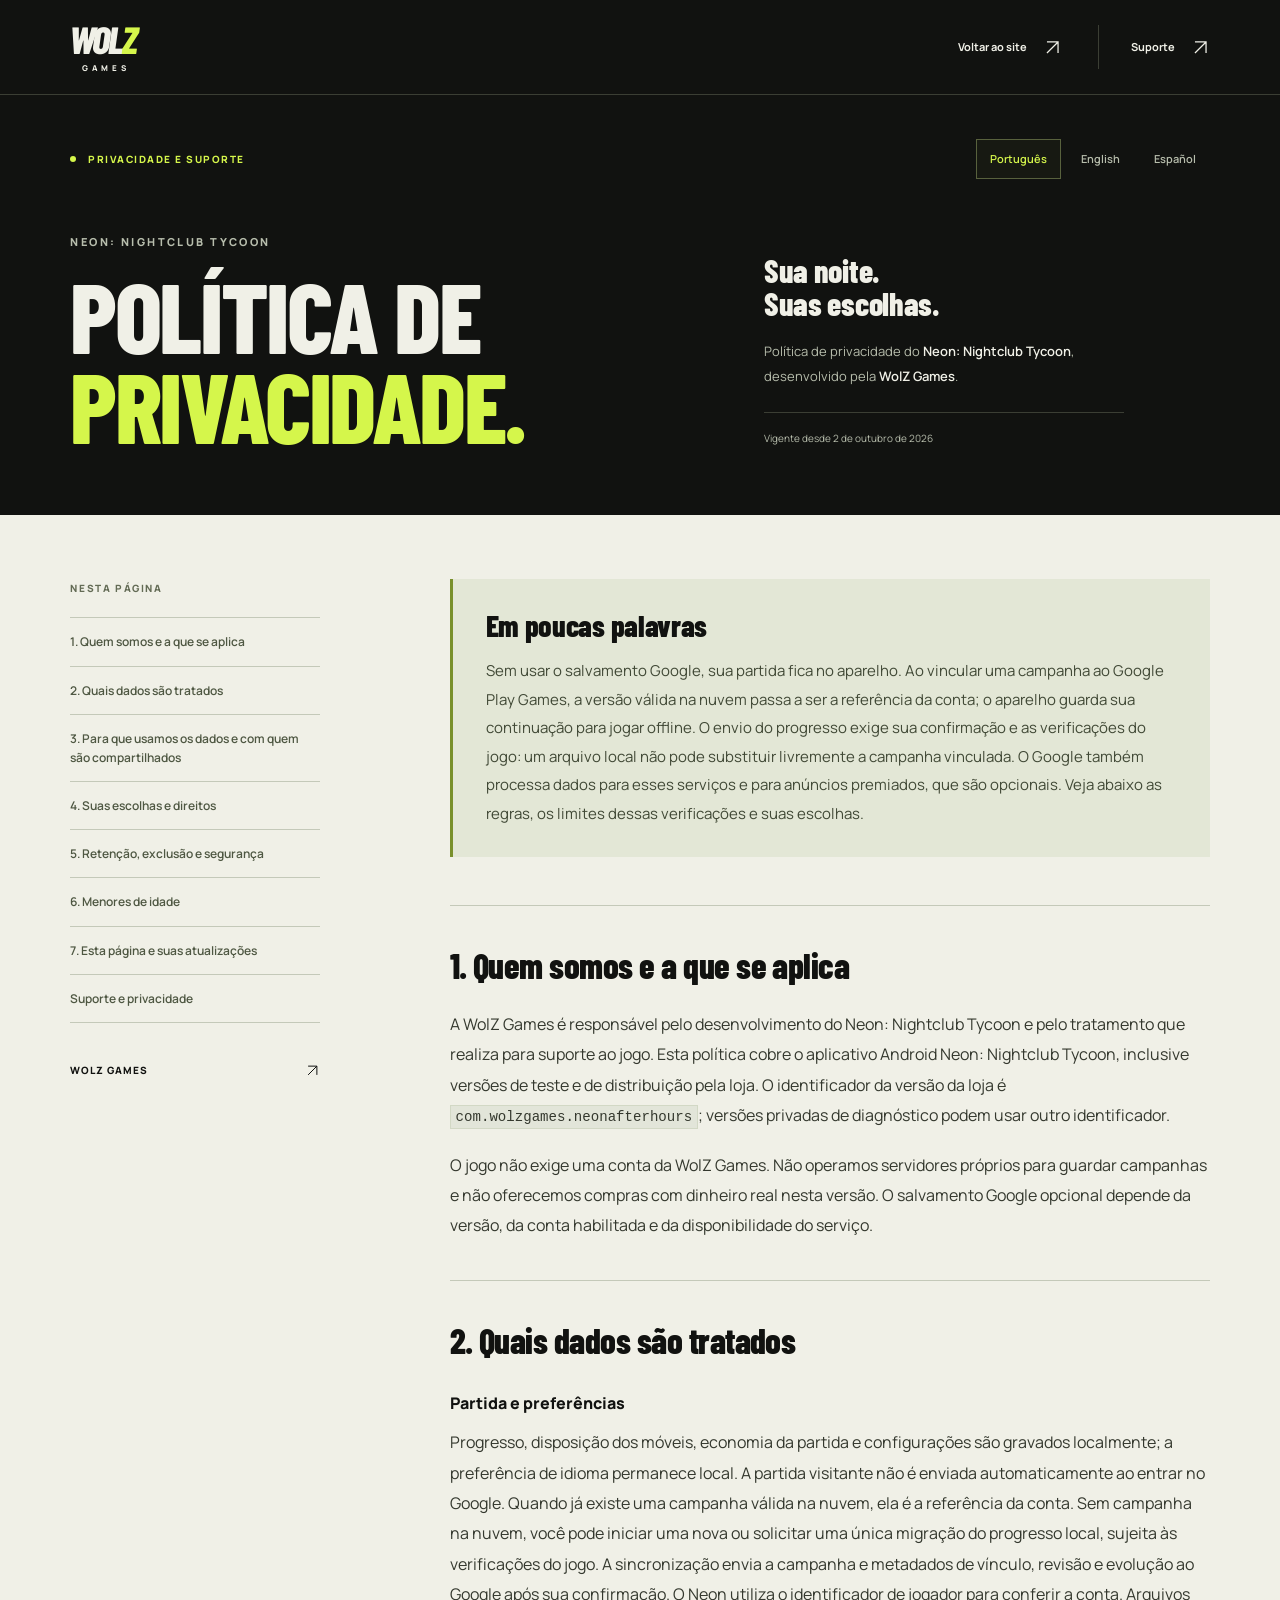
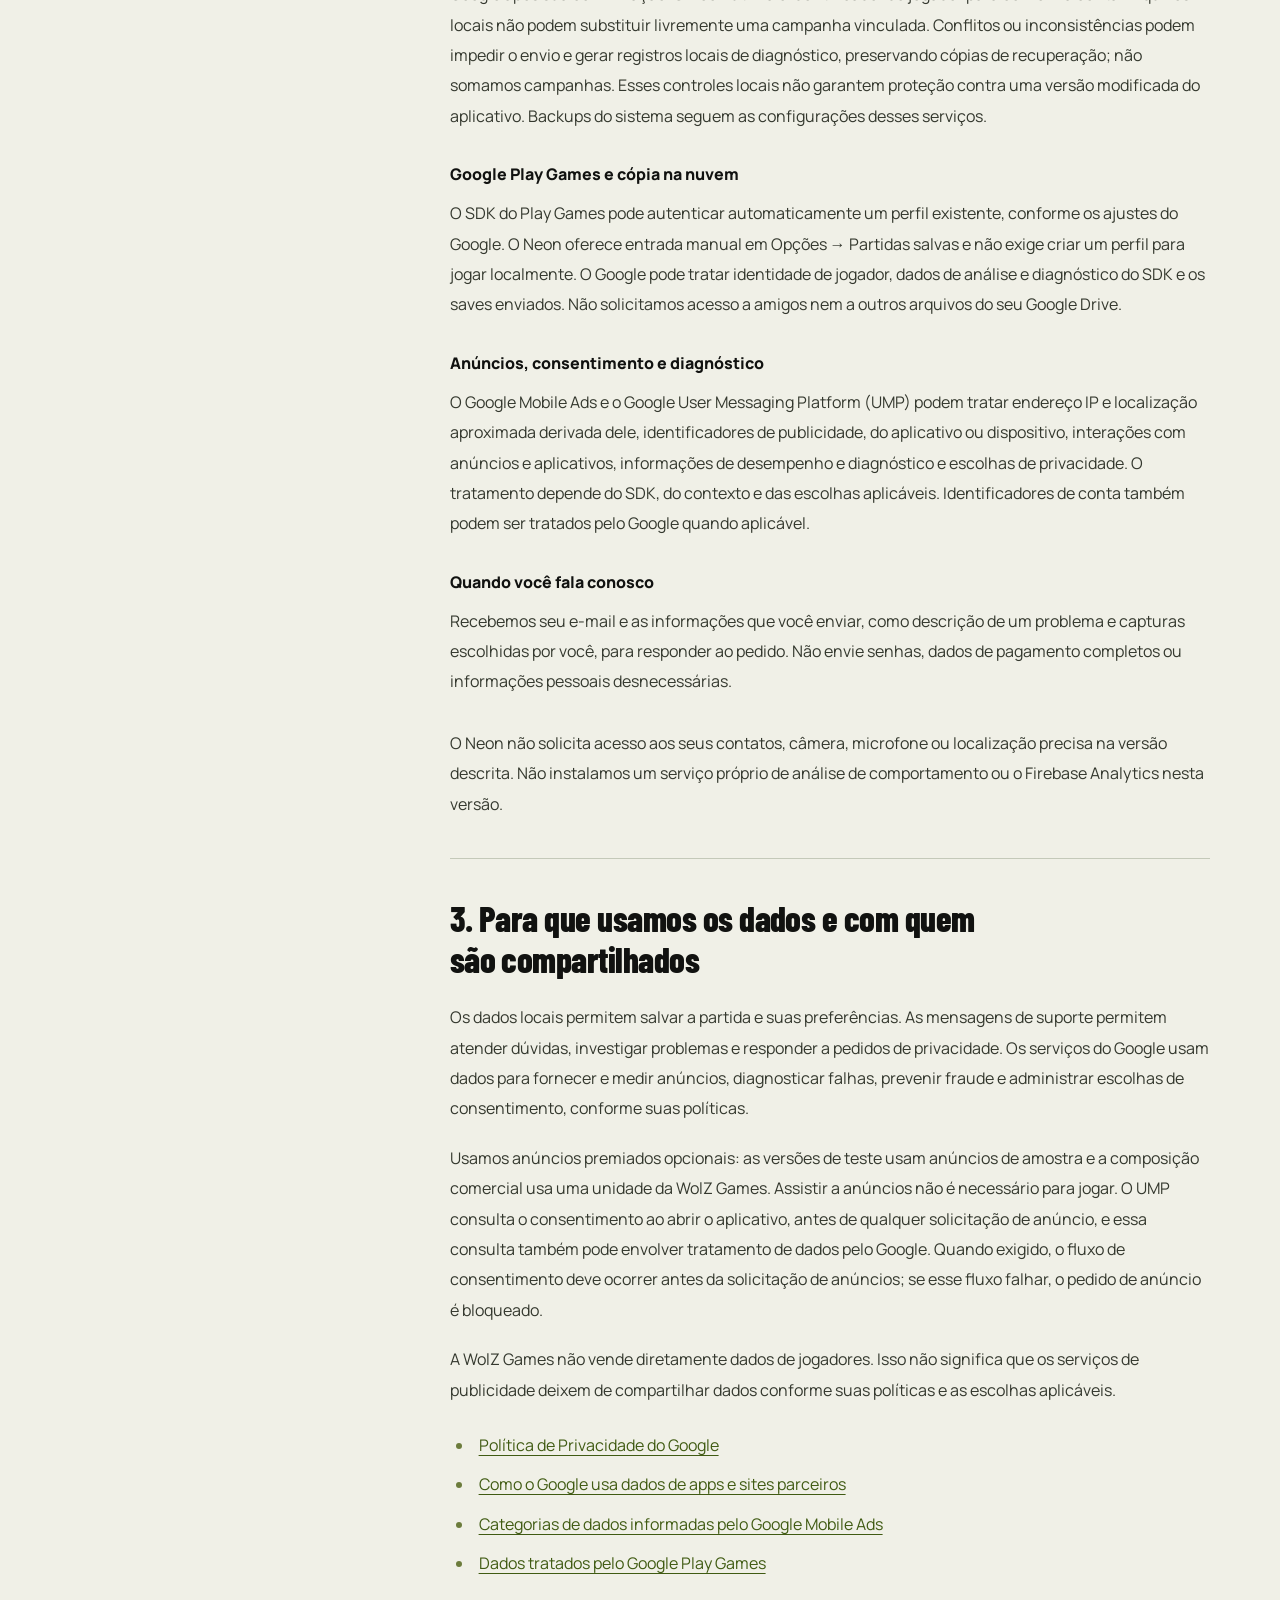
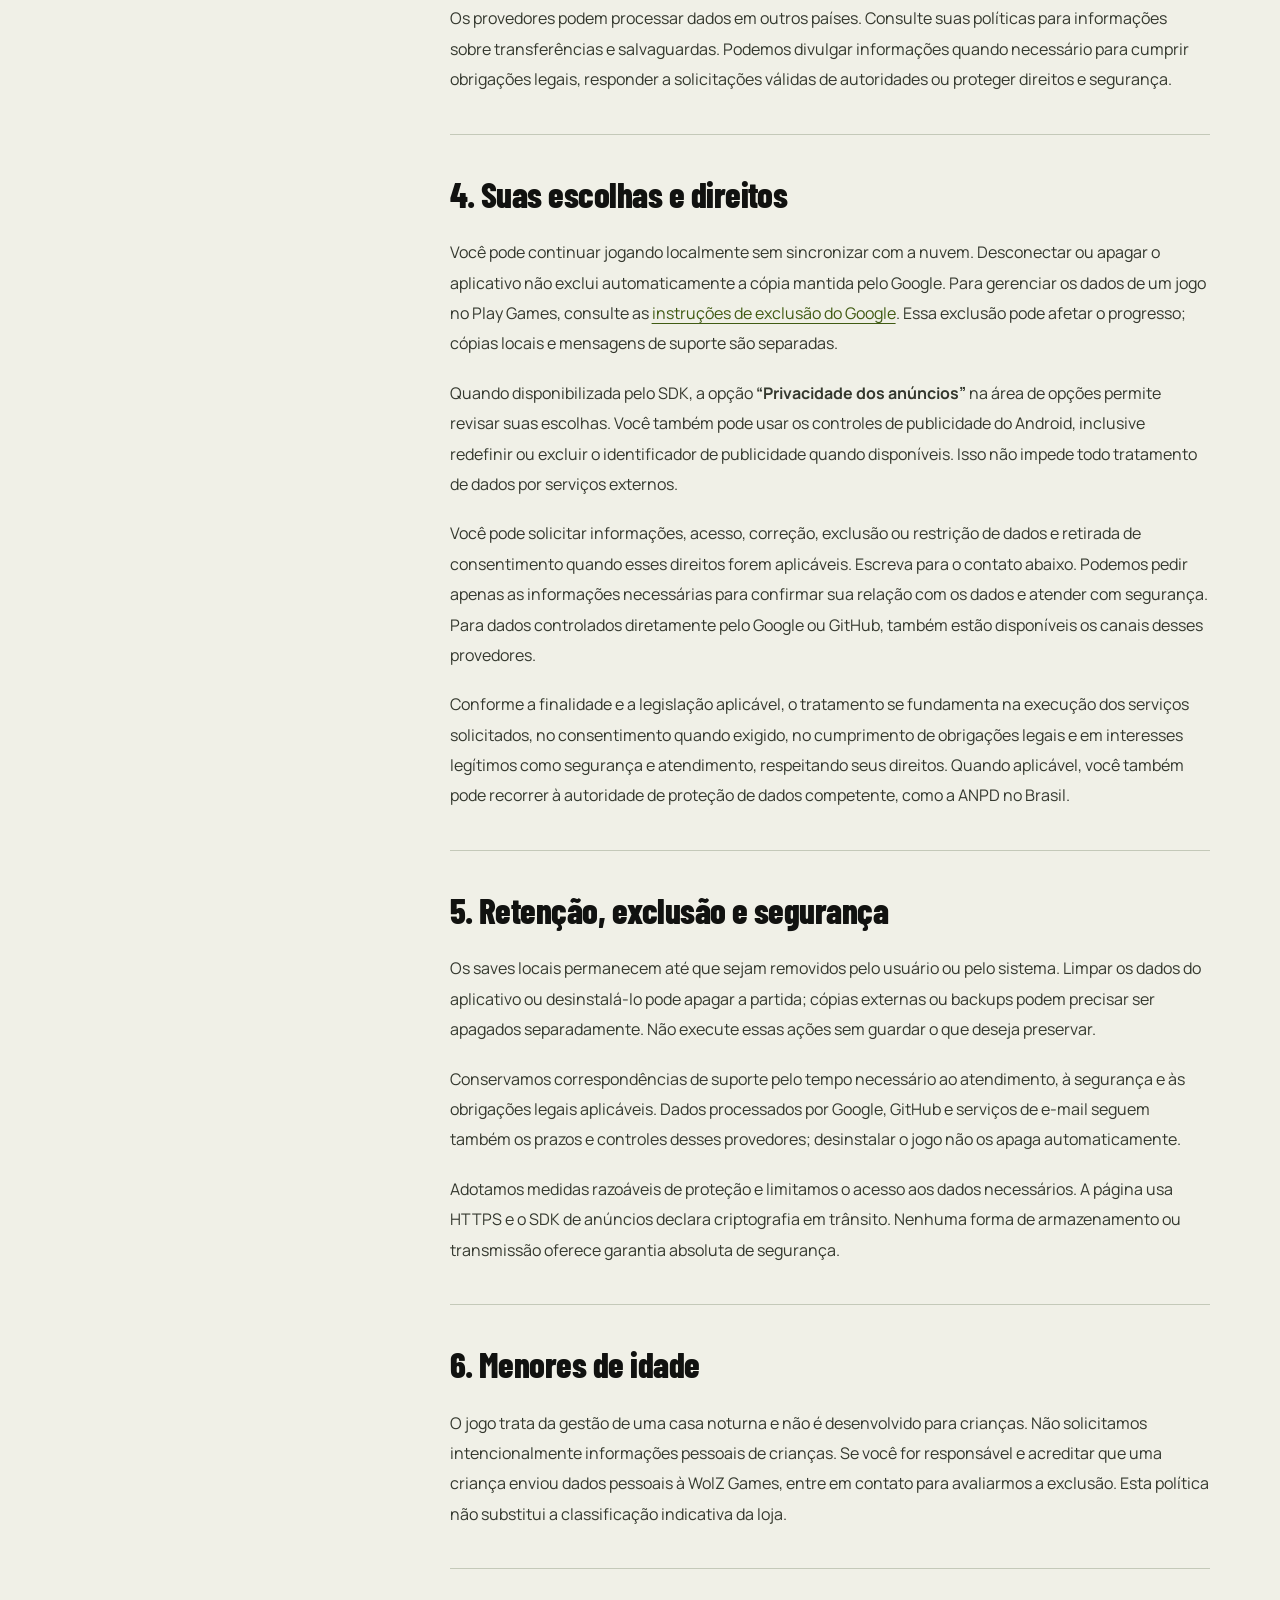
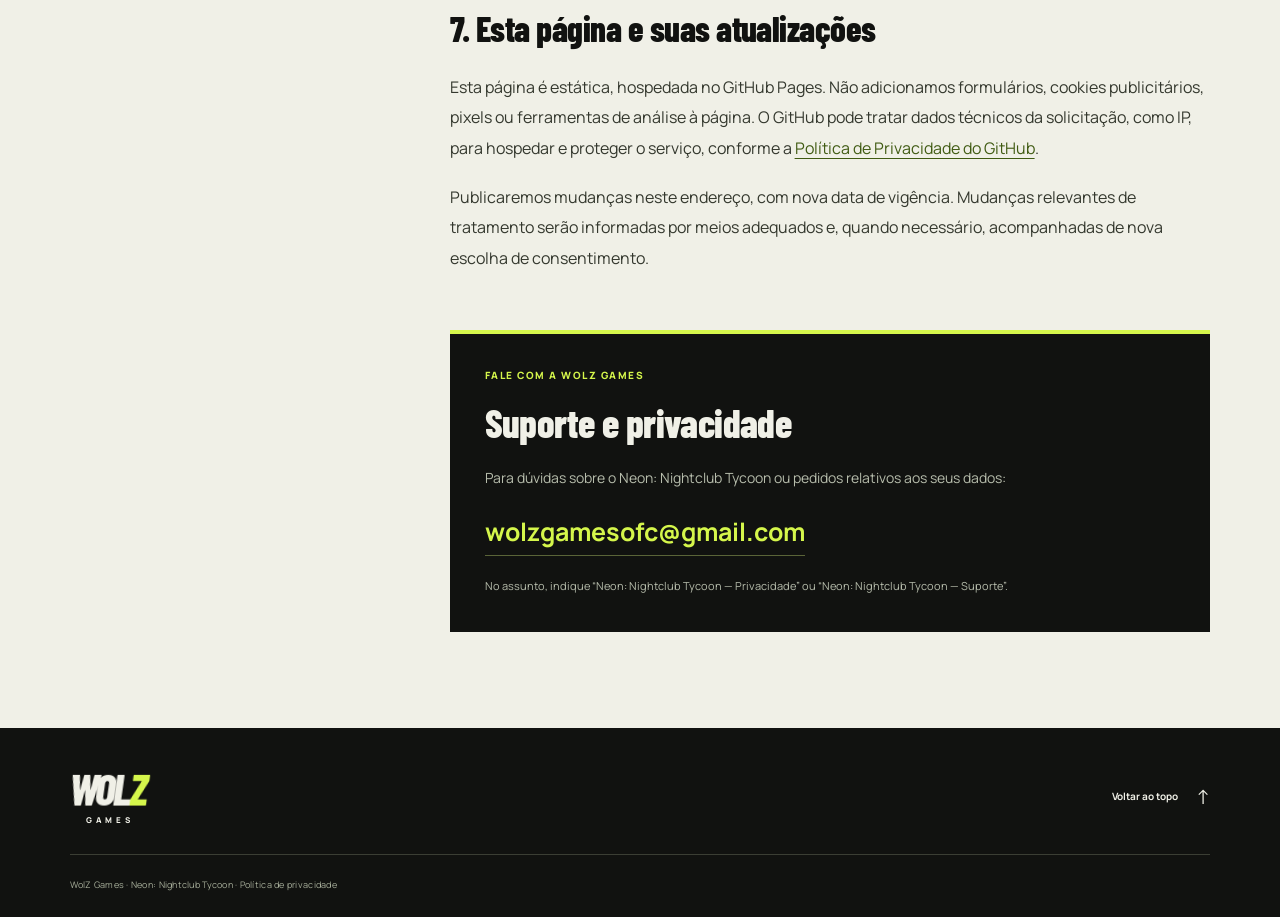
==== commit 04930642: "Update game name in all privacy languages" ====
--- a/index.html
+++ b/index.html
@@ -3,10 +3,10 @@
 <head>
   <meta charset="utf-8">
   <meta name="viewport" content="width=device-width,initial-scale=1">
-  <meta name="description" content="Política de privacidade do Neon Afterhours, da WolZ Games. Dados, anúncios, suas escolhas e contato.">
+  <meta name="description" content="Política de privacidade do Neon: Nightclub Tycoon, da WolZ Games. Dados, anúncios, suas escolhas e contato.">
   <meta name="color-scheme" content="light">
   <meta name="theme-color" content="#111210">
-  <title>Privacidade · Neon Afterhours · WolZ Games</title>
+  <title>Privacidade · Neon: Nightclub Tycoon · WolZ Games</title>
   <link rel="canonical" href="https://wesley-dev1.github.io/neonafterhours-privacy/">
   <link rel="alternate" hreflang="pt-BR" href="https://wesley-dev1.github.io/neonafterhours-privacy/">
   <link rel="alternate" hreflang="en" href="https://wesley-dev1.github.io/neonafterhours-privacy/en.html">
@@ -15,13 +15,13 @@
   <link rel="icon" href="https://wesley-dev1.github.io/assets/neon-icon.webp" type="image/webp">
   <link rel="preload" href="assets/fonts/barlow-condensed-800-latin.woff2" as="font" type="font/woff2" crossorigin>
   <link rel="preload" href="assets/fonts/manrope-latin.woff2" as="font" type="font/woff2" crossorigin>
-  <link rel="stylesheet" href="style.css">
+  <link rel="stylesheet" href="style.css?v=c54417be1d84">
 </head>
 <body id="top">
 <a class="skip" href="#policy">Ir para a política</a>
 <header class="site-header"><div class="wrap header-inner"><a class="brand" href="https://wesley-dev1.github.io/" aria-label="WolZ Games, início"><span class="brand-word">WOL<span>Z</span></span><span class="brand-caption">GAMES</span></a><a class="header-back" href="https://wesley-dev1.github.io/">Voltar ao site<svg class="icon" viewBox="0 0 24 24" aria-hidden="true"><path d="M5 19 19 5M5 5h14v14"/></svg></a><a class="header-support" href="mailto:wolzgamesofc@gmail.com">Suporte<svg class="icon" viewBox="0 0 24 24" aria-hidden="true"><path d="M5 19 19 5M5 5h14v14"/></svg></a></div></header>
 <main id="policy" tabindex="-1">
-<div class="document-hero"><div class="wrap"><div class="hero-top"><p class="eyebrow">PRIVACIDADE E SUPORTE</p><nav aria-label="Idioma" class="languages"><a href="./" lang="pt-BR" hreflang="pt-BR" aria-current="page">Português</a><a href="en.html" lang="en" hreflang="en">English</a><a href="es.html" lang="es" hreflang="es">Español</a></nav></div><div class="hero-grid"><div><p class="document-game">NEON AFTERHOURS</p><h1>POLÍTICA DE<br><span>PRIVACIDADE.</span></h1></div><div class="hero-aside"><p class="hero-tagline">Sua noite.<br>Suas escolhas.</p><p class="intro">Política de privacidade do <strong>Neon Afterhours</strong>, desenvolvido pela <strong>WolZ Games</strong>.</p><p class="updated">Vigente desde 2 de outubro de 2026</p></div></div></div></div>
+<div class="document-hero"><div class="wrap"><div class="hero-top"><p class="eyebrow">PRIVACIDADE E SUPORTE</p><nav aria-label="Idioma" class="languages"><a href="./" lang="pt-BR" hreflang="pt-BR" aria-current="page">Português</a><a href="en.html" lang="en" hreflang="en">English</a><a href="es.html" lang="es" hreflang="es">Español</a></nav></div><div class="hero-grid"><div><p class="document-game">NEON: NIGHTCLUB TYCOON</p><h1>POLÍTICA DE<br><span>PRIVACIDADE.</span></h1></div><div class="hero-aside"><p class="hero-tagline">Sua noite.<br>Suas escolhas.</p><p class="intro">Política de privacidade do <strong>Neon: Nightclub Tycoon</strong>, desenvolvido pela <strong>WolZ Games</strong>.</p><p class="updated">Vigente desde 2 de outubro de 2026</p></div></div></div></div>
 <div class="wrap reading-layout">
 <aside class="desktop-toc"><div class="toc-inner"><p class="toc-label">Nesta página</p><nav aria-label="Nesta página"><a href="#about">1. Quem somos e a que se aplica</a>
 <a href="#data">2. Quais dados são tratados</a>
@@ -41,17 +41,17 @@
 <a href="#contact">Suporte e privacidade</a></nav></details>
 <article class="policy-copy" aria-label="Política de privacidade">
 <aside class="summary"><strong>Em poucas palavras</strong><p>Sem usar o salvamento Google, sua partida fica no aparelho. Ao vincular uma campanha ao Google Play Games, a versão válida na nuvem passa a ser a referência da conta; o aparelho guarda sua continuação para jogar offline. O envio do progresso exige sua confirmação e as verificações do jogo: um arquivo local não pode substituir livremente a campanha vinculada. O Google também processa dados para esses serviços e para anúncios premiados, que são opcionais. Veja abaixo as regras, os limites dessas verificações e suas escolhas.</p></aside>
-<section id="about"><h2>1. Quem somos e a que se aplica</h2><p>A WolZ Games é responsável pelo desenvolvimento do Neon Afterhours e pelo tratamento que realiza para suporte ao jogo. Esta política cobre o aplicativo Android Neon Afterhours, inclusive versões de teste e de distribuição pela loja. O identificador da versão da loja é <code>com.wolzgames.neonafterhours</code>; versões privadas de diagnóstico podem usar outro identificador.</p><p>O jogo não exige uma conta da WolZ Games. Não operamos servidores próprios para guardar campanhas e não oferecemos compras com dinheiro real nesta versão. O salvamento Google opcional depende da versão, da conta habilitada e da disponibilidade do serviço.</p></section>
+<section id="about"><h2>1. Quem somos e a que se aplica</h2><p>A WolZ Games é responsável pelo desenvolvimento do Neon: Nightclub Tycoon e pelo tratamento que realiza para suporte ao jogo. Esta política cobre o aplicativo Android Neon: Nightclub Tycoon, inclusive versões de teste e de distribuição pela loja. O identificador da versão da loja é <code>com.wolzgames.neonafterhours</code>; versões privadas de diagnóstico podem usar outro identificador.</p><p>O jogo não exige uma conta da WolZ Games. Não operamos servidores próprios para guardar campanhas e não oferecemos compras com dinheiro real nesta versão. O salvamento Google opcional depende da versão, da conta habilitada e da disponibilidade do serviço.</p></section>
 <section id="data"><h2>2. Quais dados são tratados</h2><div class="item"><h3>Partida e preferências</h3><p>Progresso, disposição dos móveis, economia da partida e configurações são gravados localmente; a preferência de idioma permanece local. A partida visitante não é enviada automaticamente ao entrar no Google. Quando já existe uma campanha válida na nuvem, ela é a referência da conta. Sem campanha na nuvem, você pode iniciar uma nova ou solicitar uma única migração do progresso local, sujeita às verificações do jogo. A sincronização envia a campanha e metadados de vínculo, revisão e evolução ao Google após sua confirmação. O Neon utiliza o identificador de jogador para conferir a conta. Arquivos locais não podem substituir livremente uma campanha vinculada. Conflitos ou inconsistências podem impedir o envio e gerar registros locais de diagnóstico, preservando cópias de recuperação; não somamos campanhas. Esses controles locais não garantem proteção contra uma versão modificada do aplicativo. Backups do sistema seguem as configurações desses serviços.</p></div><div class="item"><h3>Google Play Games e cópia na nuvem</h3><p>O SDK do Play Games pode autenticar automaticamente um perfil existente, conforme os ajustes do Google. O Neon oferece entrada manual em Opções → Partidas salvas e não exige criar um perfil para jogar localmente. O Google pode tratar identidade de jogador, dados de análise e diagnóstico do SDK e os saves enviados. Não solicitamos acesso a amigos nem a outros arquivos do seu Google Drive.</p></div><div class="item"><h3>Anúncios, consentimento e diagnóstico</h3><p>O Google Mobile Ads e o Google User Messaging Platform (UMP) podem tratar endereço IP e localização aproximada derivada dele, identificadores de publicidade, do aplicativo ou dispositivo, interações com anúncios e aplicativos, informações de desempenho e diagnóstico e escolhas de privacidade. O tratamento depende do SDK, do contexto e das escolhas aplicáveis. Identificadores de conta também podem ser tratados pelo Google quando aplicável.</p></div><div class="item"><h3>Quando você fala conosco</h3><p>Recebemos seu e-mail e as informações que você enviar, como descrição de um problema e capturas escolhidas por você, para responder ao pedido. Não envie senhas, dados de pagamento completos ou informações pessoais desnecessárias.</p></div><p>O Neon não solicita acesso aos seus contatos, câmera, microfone ou localização precisa na versão descrita. Não instalamos um serviço próprio de análise de comportamento ou o Firebase Analytics nesta versão.</p></section>
 <section id="ads"><h2>3. Para que usamos os dados e com quem são compartilhados</h2><p>Os dados locais permitem salvar a partida e suas preferências. As mensagens de suporte permitem atender dúvidas, investigar problemas e responder a pedidos de privacidade. Os serviços do Google usam dados para fornecer e medir anúncios, diagnosticar falhas, prevenir fraude e administrar escolhas de consentimento, conforme suas políticas.</p><p>Usamos anúncios premiados opcionais: as versões de teste usam anúncios de amostra e a composição comercial usa uma unidade da WolZ Games. Assistir a anúncios não é necessário para jogar. O UMP consulta o consentimento ao abrir o aplicativo, antes de qualquer solicitação de anúncio, e essa consulta também pode envolver tratamento de dados pelo Google. Quando exigido, o fluxo de consentimento deve ocorrer antes da solicitação de anúncios; se esse fluxo falhar, o pedido de anúncio é bloqueado.</p><p>A WolZ Games não vende diretamente dados de jogadores. Isso não significa que os serviços de publicidade deixem de compartilhar dados conforme suas políticas e as escolhas aplicáveis.</p><ul><li><a href="https://policies.google.com/privacy">Política de Privacidade do Google</a></li><li><a href="https://policies.google.com/technologies/partner-sites">Como o Google usa dados de apps e sites parceiros</a></li><li><a href="https://developers.google.com/admob/android/privacy/play-data-disclosure">Categorias de dados informadas pelo Google Mobile Ads</a></li><li><a href="https://developer.android.com/games/pgs/data-collection">Dados tratados pelo Google Play Games</a></li></ul><p>Os provedores podem processar dados em outros países. Consulte suas políticas para informações sobre transferências e salvaguardas. Podemos divulgar informações quando necessário para cumprir obrigações legais, responder a solicitações válidas de autoridades ou proteger direitos e segurança.</p></section>
 <section id="choices"><h2>4. Suas escolhas e direitos</h2><p>Você pode continuar jogando localmente sem sincronizar com a nuvem. Desconectar ou apagar o aplicativo não exclui automaticamente a cópia mantida pelo Google. Para gerenciar os dados de um jogo no Play Games, consulte as <a href="https://support.google.com/googleplay/answer/9130646">instruções de exclusão do Google</a>. Essa exclusão pode afetar o progresso; cópias locais e mensagens de suporte são separadas.</p><p>Quando disponibilizada pelo SDK, a opção <strong>“Privacidade dos anúncios”</strong> na área de opções permite revisar suas escolhas. Você também pode usar os controles de publicidade do Android, inclusive redefinir ou excluir o identificador de publicidade quando disponíveis. Isso não impede todo tratamento de dados por serviços externos.</p><p>Você pode solicitar informações, acesso, correção, exclusão ou restrição de dados e retirada de consentimento quando esses direitos forem aplicáveis. Escreva para o contato abaixo. Podemos pedir apenas as informações necessárias para confirmar sua relação com os dados e atender com segurança. Para dados controlados diretamente pelo Google ou GitHub, também estão disponíveis os canais desses provedores.</p><p>Conforme a finalidade e a legislação aplicável, o tratamento se fundamenta na execução dos serviços solicitados, no consentimento quando exigido, no cumprimento de obrigações legais e em interesses legítimos como segurança e atendimento, respeitando seus direitos. Quando aplicável, você também pode recorrer à autoridade de proteção de dados competente, como a ANPD no Brasil.</p></section>
 <section id="security"><h2>5. Retenção, exclusão e segurança</h2><p>Os saves locais permanecem até que sejam removidos pelo usuário ou pelo sistema. Limpar os dados do aplicativo ou desinstalá-lo pode apagar a partida; cópias externas ou backups podem precisar ser apagados separadamente. Não execute essas ações sem guardar o que deseja preservar.</p><p>Conservamos correspondências de suporte pelo tempo necessário ao atendimento, à segurança e às obrigações legais aplicáveis. Dados processados por Google, GitHub e serviços de e-mail seguem também os prazos e controles desses provedores; desinstalar o jogo não os apaga automaticamente.</p><p>Adotamos medidas razoáveis de proteção e limitamos o acesso aos dados necessários. A página usa HTTPS e o SDK de anúncios declara criptografia em trânsito. Nenhuma forma de armazenamento ou transmissão oferece garantia absoluta de segurança.</p></section>
 <section id="minors"><h2>6. Menores de idade</h2><p>O jogo trata da gestão de uma casa noturna e não é desenvolvido para crianças. Não solicitamos intencionalmente informações pessoais de crianças. Se você for responsável e acreditar que uma criança enviou dados pessoais à WolZ Games, entre em contato para avaliarmos a exclusão. Esta política não substitui a classificação indicativa da loja.</p></section>
 <section id="updates"><h2>7. Esta página e suas atualizações</h2><p>Esta página é estática, hospedada no GitHub Pages. Não adicionamos formulários, cookies publicitários, pixels ou ferramentas de análise à página. O GitHub pode tratar dados técnicos da solicitação, como IP, para hospedar e proteger o serviço, conforme a <a href="https://docs.github.com/en/site-policy/privacy-policies/github-general-privacy-statement">Política de Privacidade do GitHub</a>.</p><p>Publicaremos mudanças neste endereço, com nova data de vigência. Mudanças relevantes de tratamento serão informadas por meios adequados e, quando necessário, acompanhadas de nova escolha de consentimento.</p></section>
-<section id="contact" class="contact"><p class="eyebrow">FALE COM A WOLZ GAMES</p><h2>Suporte e privacidade</h2><p>Para dúvidas sobre o Neon Afterhours ou pedidos relativos aos seus dados:</p><a class="email" href="mailto:wolzgamesofc@gmail.com">wolzgamesofc@gmail.com</a><p class="hint">No assunto, indique “Neon Afterhours — Privacidade” ou “Neon Afterhours — Suporte”.</p></section>
+<section id="contact" class="contact"><p class="eyebrow">FALE COM A WOLZ GAMES</p><h2>Suporte e privacidade</h2><p>Para dúvidas sobre o Neon: Nightclub Tycoon ou pedidos relativos aos seus dados:</p><a class="email" href="mailto:wolzgamesofc@gmail.com">wolzgamesofc@gmail.com</a><p class="hint">No assunto, indique “Neon: Nightclub Tycoon — Privacidade” ou “Neon: Nightclub Tycoon — Suporte”.</p></section>
 </article></div>
 </div>
 </main>
-<footer class="site-footer"><div class="wrap"><div class="footer-top"><a class="brand" href="https://wesley-dev1.github.io/" aria-label="WolZ Games, início"><span class="brand-word">WOL<span>Z</span></span><span class="brand-caption">GAMES</span></a><a class="footer-back" href="#top">Voltar ao topo<span aria-hidden="true">↑</span></a></div><p class="footer-note">WolZ Games · Neon Afterhours · Política de privacidade</p></div></footer>
+<footer class="site-footer"><div class="wrap"><div class="footer-top"><a class="brand" href="https://wesley-dev1.github.io/" aria-label="WolZ Games, início"><span class="brand-word">WOL<span>Z</span></span><span class="brand-caption">GAMES</span></a><a class="footer-back" href="#top">Voltar ao topo<span aria-hidden="true">↑</span></a></div><p class="footer-note">WolZ Games · Neon: Nightclub Tycoon · Política de privacidade</p></div></footer>
 </body>
 </html>
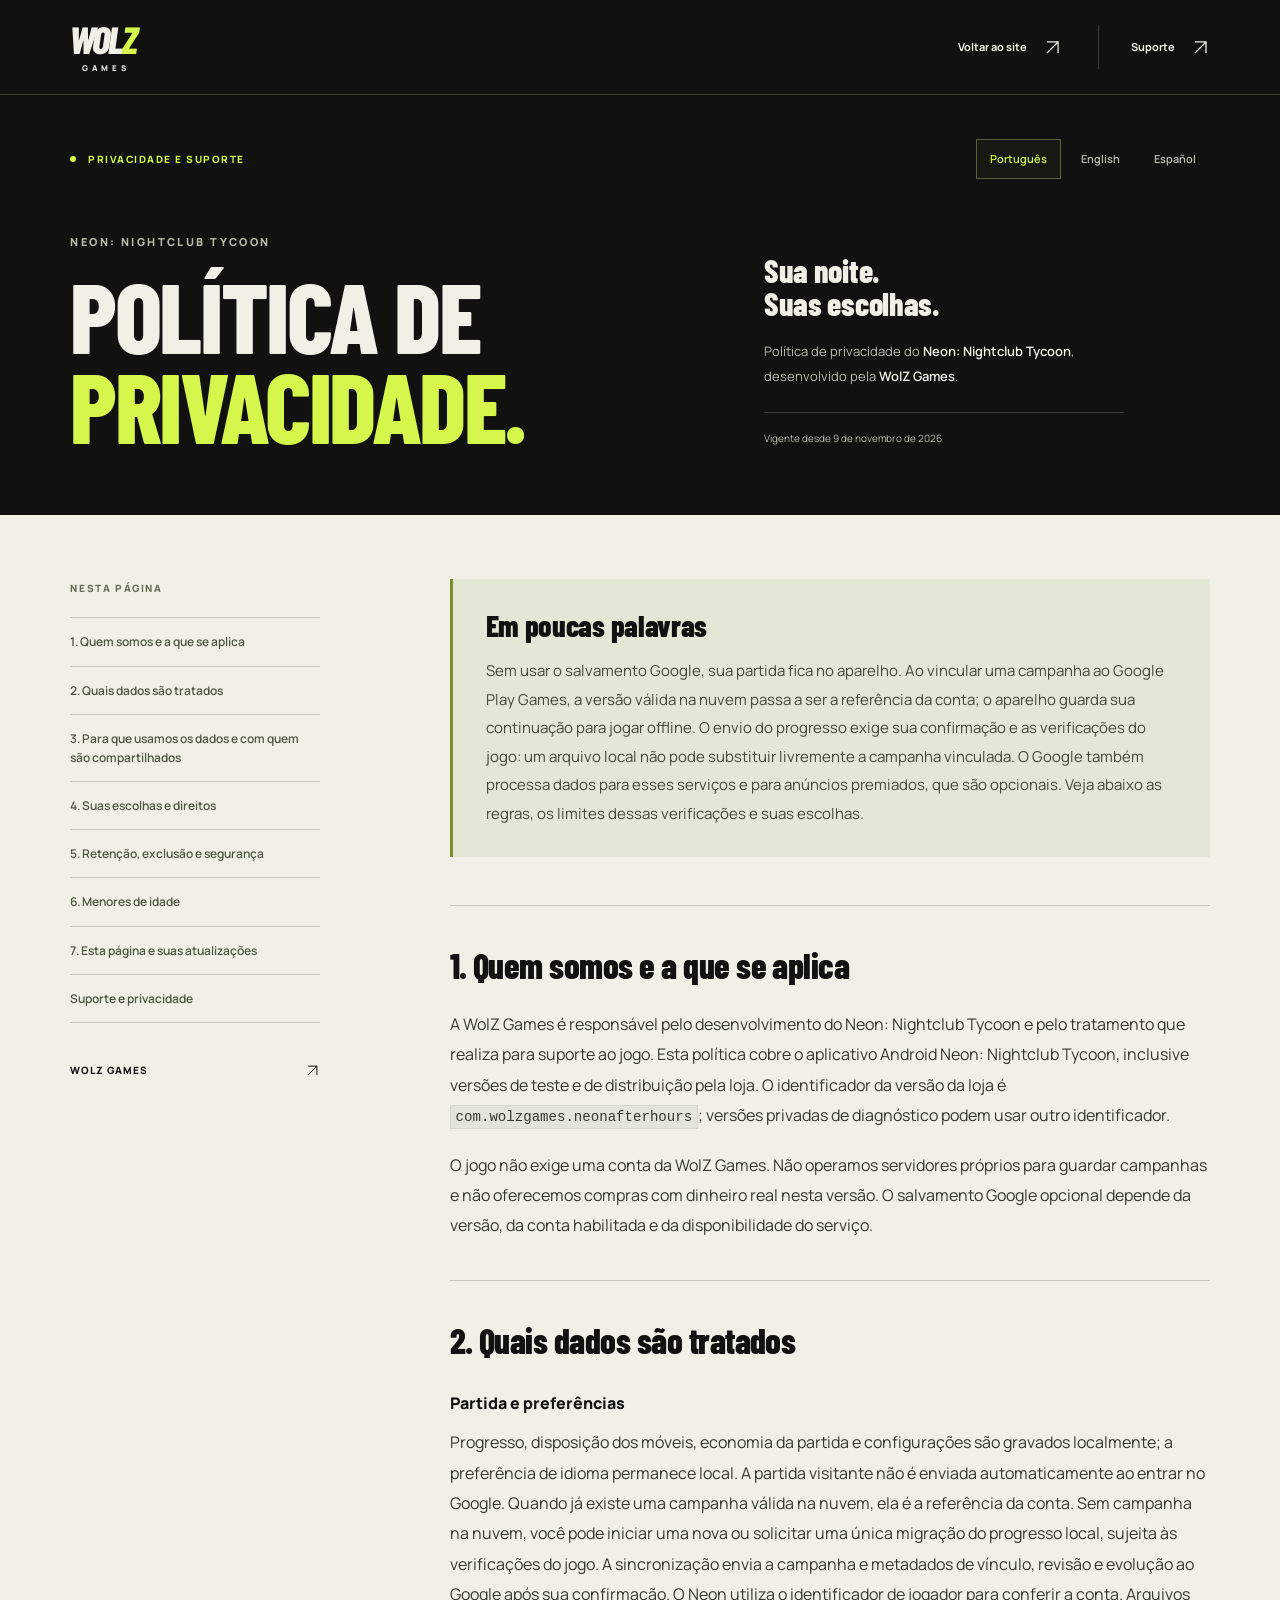
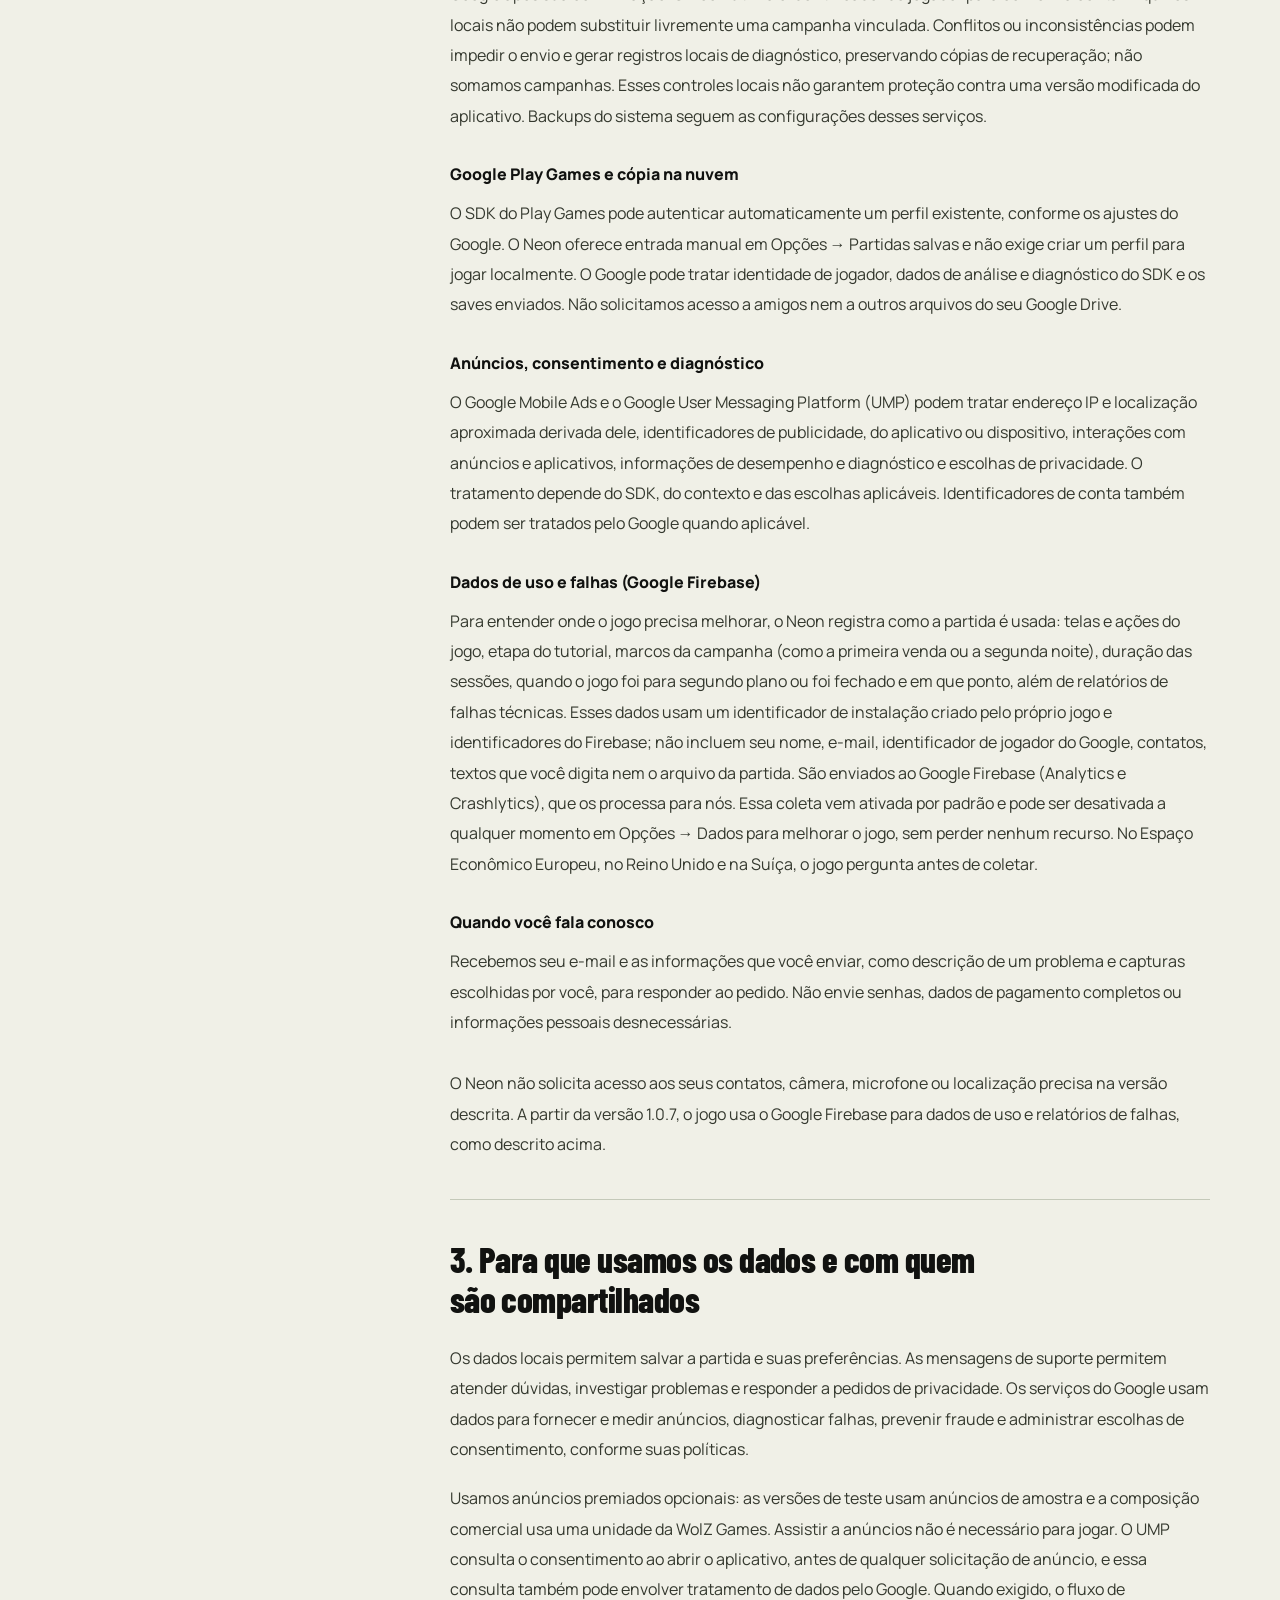
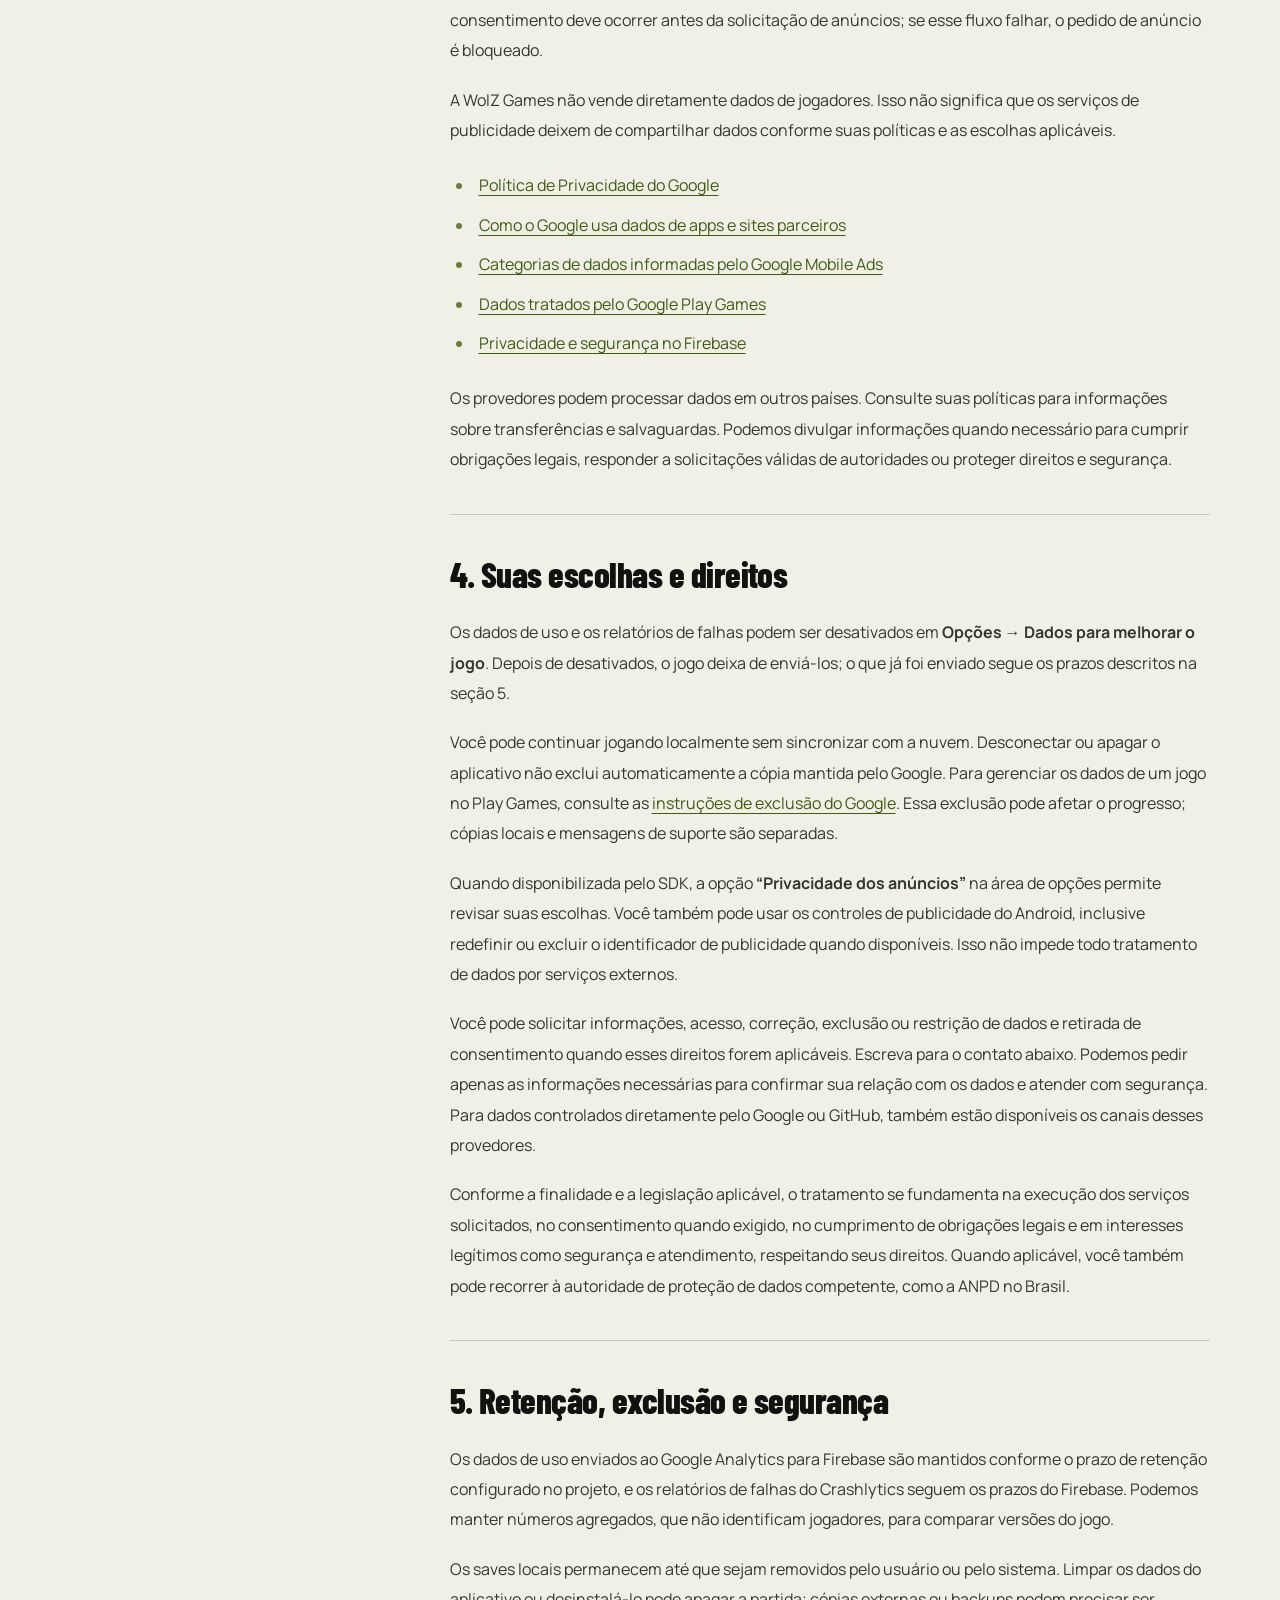
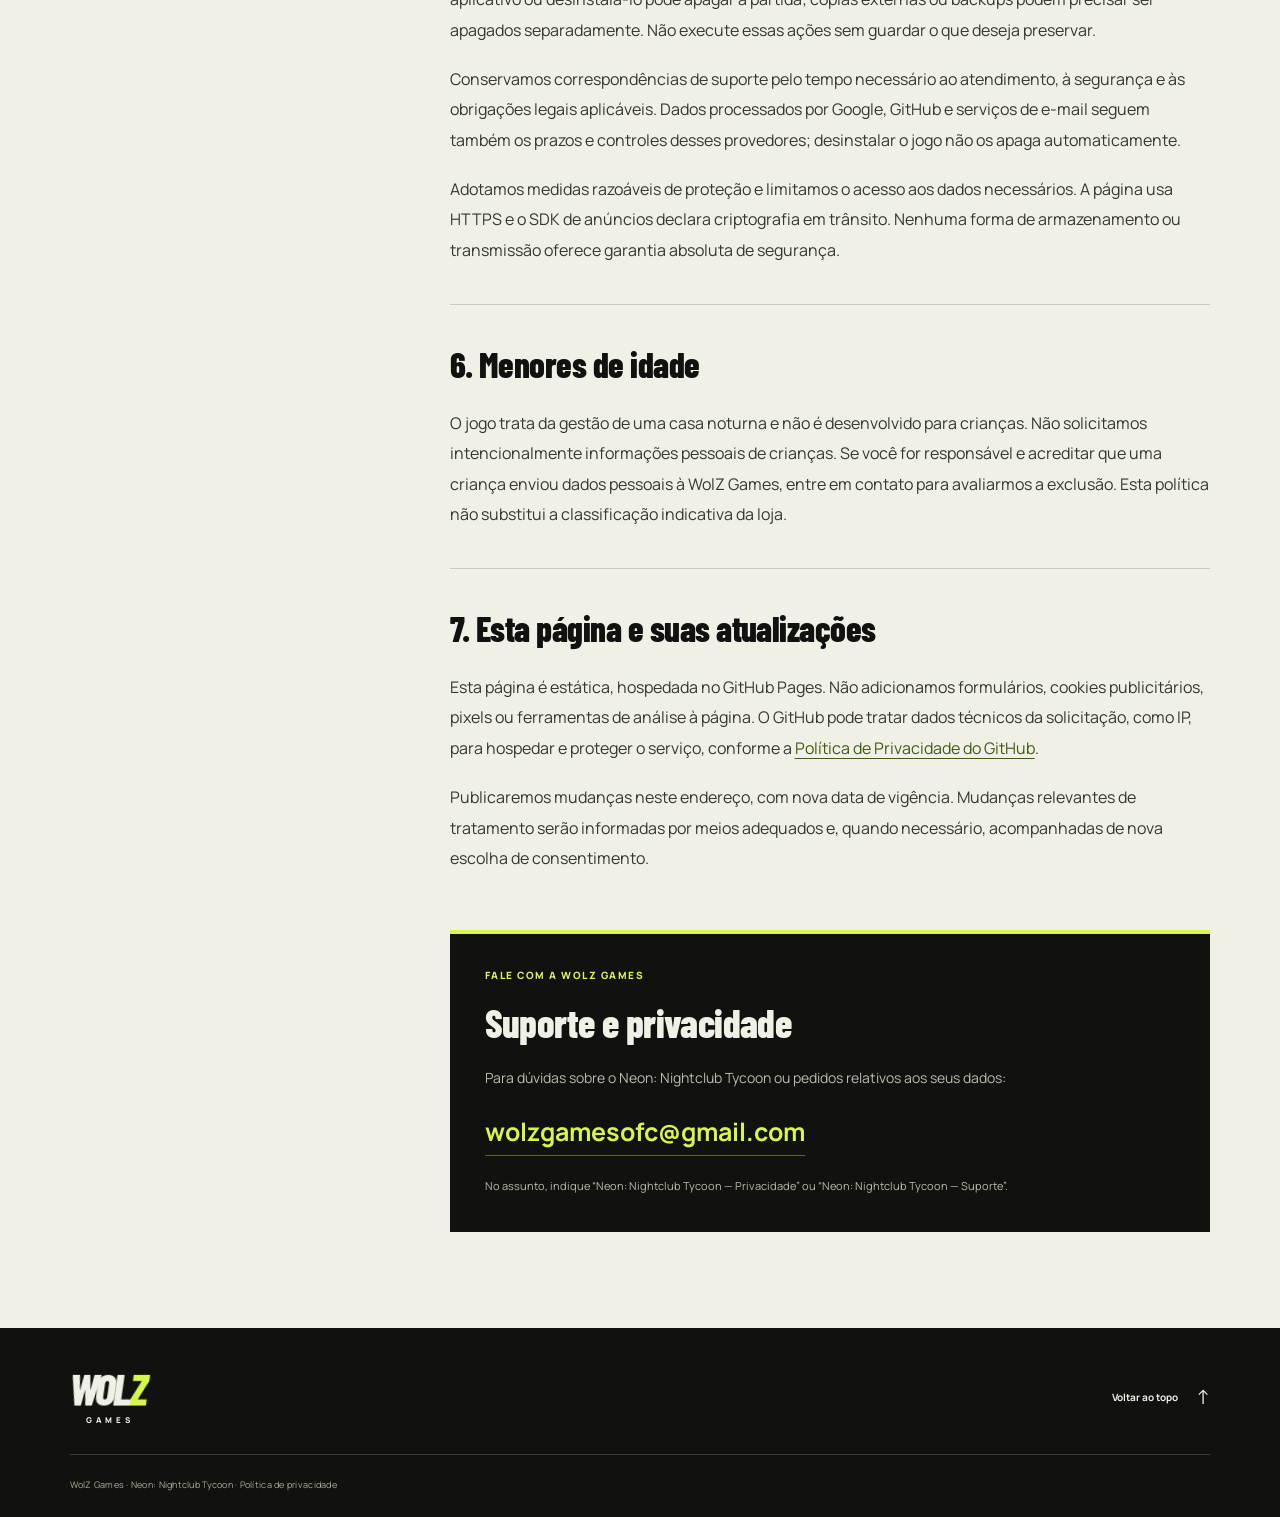
==== commit 7167fb99: "Disclose usage data and crash reports sent to Google Firebase From version 1.0.7 the game records sc" ====
--- a/index.html
+++ b/index.html
@@ -21,7 +21,7 @@
 <a class="skip" href="#policy">Ir para a política</a>
 <header class="site-header"><div class="wrap header-inner"><a class="brand" href="https://wesley-dev1.github.io/" aria-label="WolZ Games, início"><span class="brand-word">WOL<span>Z</span></span><span class="brand-caption">GAMES</span></a><a class="header-back" href="https://wesley-dev1.github.io/">Voltar ao site<svg class="icon" viewBox="0 0 24 24" aria-hidden="true"><path d="M5 19 19 5M5 5h14v14"/></svg></a><a class="header-support" href="mailto:wolzgamesofc@gmail.com">Suporte<svg class="icon" viewBox="0 0 24 24" aria-hidden="true"><path d="M5 19 19 5M5 5h14v14"/></svg></a></div></header>
 <main id="policy" tabindex="-1">
-<div class="document-hero"><div class="wrap"><div class="hero-top"><p class="eyebrow">PRIVACIDADE E SUPORTE</p><nav aria-label="Idioma" class="languages"><a href="./" lang="pt-BR" hreflang="pt-BR" aria-current="page">Português</a><a href="en.html" lang="en" hreflang="en">English</a><a href="es.html" lang="es" hreflang="es">Español</a></nav></div><div class="hero-grid"><div><p class="document-game">NEON: NIGHTCLUB TYCOON</p><h1>POLÍTICA DE<br><span>PRIVACIDADE.</span></h1></div><div class="hero-aside"><p class="hero-tagline">Sua noite.<br>Suas escolhas.</p><p class="intro">Política de privacidade do <strong>Neon: Nightclub Tycoon</strong>, desenvolvido pela <strong>WolZ Games</strong>.</p><p class="updated">Vigente desde 2 de outubro de 2026</p></div></div></div></div>
+<div class="document-hero"><div class="wrap"><div class="hero-top"><p class="eyebrow">PRIVACIDADE E SUPORTE</p><nav aria-label="Idioma" class="languages"><a href="./" lang="pt-BR" hreflang="pt-BR" aria-current="page">Português</a><a href="en.html" lang="en" hreflang="en">English</a><a href="es.html" lang="es" hreflang="es">Español</a></nav></div><div class="hero-grid"><div><p class="document-game">NEON: NIGHTCLUB TYCOON</p><h1>POLÍTICA DE<br><span>PRIVACIDADE.</span></h1></div><div class="hero-aside"><p class="hero-tagline">Sua noite.<br>Suas escolhas.</p><p class="intro">Política de privacidade do <strong>Neon: Nightclub Tycoon</strong>, desenvolvido pela <strong>WolZ Games</strong>.</p><p class="updated">Vigente desde 9 de novembro de 2026</p></div></div></div></div>
 <div class="wrap reading-layout">
 <aside class="desktop-toc"><div class="toc-inner"><p class="toc-label">Nesta página</p><nav aria-label="Nesta página"><a href="#about">1. Quem somos e a que se aplica</a>
 <a href="#data">2. Quais dados são tratados</a>
@@ -42,10 +42,10 @@
 <article class="policy-copy" aria-label="Política de privacidade">
 <aside class="summary"><strong>Em poucas palavras</strong><p>Sem usar o salvamento Google, sua partida fica no aparelho. Ao vincular uma campanha ao Google Play Games, a versão válida na nuvem passa a ser a referência da conta; o aparelho guarda sua continuação para jogar offline. O envio do progresso exige sua confirmação e as verificações do jogo: um arquivo local não pode substituir livremente a campanha vinculada. O Google também processa dados para esses serviços e para anúncios premiados, que são opcionais. Veja abaixo as regras, os limites dessas verificações e suas escolhas.</p></aside>
 <section id="about"><h2>1. Quem somos e a que se aplica</h2><p>A WolZ Games é responsável pelo desenvolvimento do Neon: Nightclub Tycoon e pelo tratamento que realiza para suporte ao jogo. Esta política cobre o aplicativo Android Neon: Nightclub Tycoon, inclusive versões de teste e de distribuição pela loja. O identificador da versão da loja é <code>com.wolzgames.neonafterhours</code>; versões privadas de diagnóstico podem usar outro identificador.</p><p>O jogo não exige uma conta da WolZ Games. Não operamos servidores próprios para guardar campanhas e não oferecemos compras com dinheiro real nesta versão. O salvamento Google opcional depende da versão, da conta habilitada e da disponibilidade do serviço.</p></section>
-<section id="data"><h2>2. Quais dados são tratados</h2><div class="item"><h3>Partida e preferências</h3><p>Progresso, disposição dos móveis, economia da partida e configurações são gravados localmente; a preferência de idioma permanece local. A partida visitante não é enviada automaticamente ao entrar no Google. Quando já existe uma campanha válida na nuvem, ela é a referência da conta. Sem campanha na nuvem, você pode iniciar uma nova ou solicitar uma única migração do progresso local, sujeita às verificações do jogo. A sincronização envia a campanha e metadados de vínculo, revisão e evolução ao Google após sua confirmação. O Neon utiliza o identificador de jogador para conferir a conta. Arquivos locais não podem substituir livremente uma campanha vinculada. Conflitos ou inconsistências podem impedir o envio e gerar registros locais de diagnóstico, preservando cópias de recuperação; não somamos campanhas. Esses controles locais não garantem proteção contra uma versão modificada do aplicativo. Backups do sistema seguem as configurações desses serviços.</p></div><div class="item"><h3>Google Play Games e cópia na nuvem</h3><p>O SDK do Play Games pode autenticar automaticamente um perfil existente, conforme os ajustes do Google. O Neon oferece entrada manual em Opções → Partidas salvas e não exige criar um perfil para jogar localmente. O Google pode tratar identidade de jogador, dados de análise e diagnóstico do SDK e os saves enviados. Não solicitamos acesso a amigos nem a outros arquivos do seu Google Drive.</p></div><div class="item"><h3>Anúncios, consentimento e diagnóstico</h3><p>O Google Mobile Ads e o Google User Messaging Platform (UMP) podem tratar endereço IP e localização aproximada derivada dele, identificadores de publicidade, do aplicativo ou dispositivo, interações com anúncios e aplicativos, informações de desempenho e diagnóstico e escolhas de privacidade. O tratamento depende do SDK, do contexto e das escolhas aplicáveis. Identificadores de conta também podem ser tratados pelo Google quando aplicável.</p></div><div class="item"><h3>Quando você fala conosco</h3><p>Recebemos seu e-mail e as informações que você enviar, como descrição de um problema e capturas escolhidas por você, para responder ao pedido. Não envie senhas, dados de pagamento completos ou informações pessoais desnecessárias.</p></div><p>O Neon não solicita acesso aos seus contatos, câmera, microfone ou localização precisa na versão descrita. Não instalamos um serviço próprio de análise de comportamento ou o Firebase Analytics nesta versão.</p></section>
-<section id="ads"><h2>3. Para que usamos os dados e com quem são compartilhados</h2><p>Os dados locais permitem salvar a partida e suas preferências. As mensagens de suporte permitem atender dúvidas, investigar problemas e responder a pedidos de privacidade. Os serviços do Google usam dados para fornecer e medir anúncios, diagnosticar falhas, prevenir fraude e administrar escolhas de consentimento, conforme suas políticas.</p><p>Usamos anúncios premiados opcionais: as versões de teste usam anúncios de amostra e a composição comercial usa uma unidade da WolZ Games. Assistir a anúncios não é necessário para jogar. O UMP consulta o consentimento ao abrir o aplicativo, antes de qualquer solicitação de anúncio, e essa consulta também pode envolver tratamento de dados pelo Google. Quando exigido, o fluxo de consentimento deve ocorrer antes da solicitação de anúncios; se esse fluxo falhar, o pedido de anúncio é bloqueado.</p><p>A WolZ Games não vende diretamente dados de jogadores. Isso não significa que os serviços de publicidade deixem de compartilhar dados conforme suas políticas e as escolhas aplicáveis.</p><ul><li><a href="https://policies.google.com/privacy">Política de Privacidade do Google</a></li><li><a href="https://policies.google.com/technologies/partner-sites">Como o Google usa dados de apps e sites parceiros</a></li><li><a href="https://developers.google.com/admob/android/privacy/play-data-disclosure">Categorias de dados informadas pelo Google Mobile Ads</a></li><li><a href="https://developer.android.com/games/pgs/data-collection">Dados tratados pelo Google Play Games</a></li></ul><p>Os provedores podem processar dados em outros países. Consulte suas políticas para informações sobre transferências e salvaguardas. Podemos divulgar informações quando necessário para cumprir obrigações legais, responder a solicitações válidas de autoridades ou proteger direitos e segurança.</p></section>
-<section id="choices"><h2>4. Suas escolhas e direitos</h2><p>Você pode continuar jogando localmente sem sincronizar com a nuvem. Desconectar ou apagar o aplicativo não exclui automaticamente a cópia mantida pelo Google. Para gerenciar os dados de um jogo no Play Games, consulte as <a href="https://support.google.com/googleplay/answer/9130646">instruções de exclusão do Google</a>. Essa exclusão pode afetar o progresso; cópias locais e mensagens de suporte são separadas.</p><p>Quando disponibilizada pelo SDK, a opção <strong>“Privacidade dos anúncios”</strong> na área de opções permite revisar suas escolhas. Você também pode usar os controles de publicidade do Android, inclusive redefinir ou excluir o identificador de publicidade quando disponíveis. Isso não impede todo tratamento de dados por serviços externos.</p><p>Você pode solicitar informações, acesso, correção, exclusão ou restrição de dados e retirada de consentimento quando esses direitos forem aplicáveis. Escreva para o contato abaixo. Podemos pedir apenas as informações necessárias para confirmar sua relação com os dados e atender com segurança. Para dados controlados diretamente pelo Google ou GitHub, também estão disponíveis os canais desses provedores.</p><p>Conforme a finalidade e a legislação aplicável, o tratamento se fundamenta na execução dos serviços solicitados, no consentimento quando exigido, no cumprimento de obrigações legais e em interesses legítimos como segurança e atendimento, respeitando seus direitos. Quando aplicável, você também pode recorrer à autoridade de proteção de dados competente, como a ANPD no Brasil.</p></section>
-<section id="security"><h2>5. Retenção, exclusão e segurança</h2><p>Os saves locais permanecem até que sejam removidos pelo usuário ou pelo sistema. Limpar os dados do aplicativo ou desinstalá-lo pode apagar a partida; cópias externas ou backups podem precisar ser apagados separadamente. Não execute essas ações sem guardar o que deseja preservar.</p><p>Conservamos correspondências de suporte pelo tempo necessário ao atendimento, à segurança e às obrigações legais aplicáveis. Dados processados por Google, GitHub e serviços de e-mail seguem também os prazos e controles desses provedores; desinstalar o jogo não os apaga automaticamente.</p><p>Adotamos medidas razoáveis de proteção e limitamos o acesso aos dados necessários. A página usa HTTPS e o SDK de anúncios declara criptografia em trânsito. Nenhuma forma de armazenamento ou transmissão oferece garantia absoluta de segurança.</p></section>
+<section id="data"><h2>2. Quais dados são tratados</h2><div class="item"><h3>Partida e preferências</h3><p>Progresso, disposição dos móveis, economia da partida e configurações são gravados localmente; a preferência de idioma permanece local. A partida visitante não é enviada automaticamente ao entrar no Google. Quando já existe uma campanha válida na nuvem, ela é a referência da conta. Sem campanha na nuvem, você pode iniciar uma nova ou solicitar uma única migração do progresso local, sujeita às verificações do jogo. A sincronização envia a campanha e metadados de vínculo, revisão e evolução ao Google após sua confirmação. O Neon utiliza o identificador de jogador para conferir a conta. Arquivos locais não podem substituir livremente uma campanha vinculada. Conflitos ou inconsistências podem impedir o envio e gerar registros locais de diagnóstico, preservando cópias de recuperação; não somamos campanhas. Esses controles locais não garantem proteção contra uma versão modificada do aplicativo. Backups do sistema seguem as configurações desses serviços.</p></div><div class="item"><h3>Google Play Games e cópia na nuvem</h3><p>O SDK do Play Games pode autenticar automaticamente um perfil existente, conforme os ajustes do Google. O Neon oferece entrada manual em Opções → Partidas salvas e não exige criar um perfil para jogar localmente. O Google pode tratar identidade de jogador, dados de análise e diagnóstico do SDK e os saves enviados. Não solicitamos acesso a amigos nem a outros arquivos do seu Google Drive.</p></div><div class="item"><h3>Anúncios, consentimento e diagnóstico</h3><p>O Google Mobile Ads e o Google User Messaging Platform (UMP) podem tratar endereço IP e localização aproximada derivada dele, identificadores de publicidade, do aplicativo ou dispositivo, interações com anúncios e aplicativos, informações de desempenho e diagnóstico e escolhas de privacidade. O tratamento depende do SDK, do contexto e das escolhas aplicáveis. Identificadores de conta também podem ser tratados pelo Google quando aplicável.</p></div><div class="item"><h3>Dados de uso e falhas (Google Firebase)</h3><p>Para entender onde o jogo precisa melhorar, o Neon registra como a partida é usada: telas e ações do jogo, etapa do tutorial, marcos da campanha (como a primeira venda ou a segunda noite), duração das sessões, quando o jogo foi para segundo plano ou foi fechado e em que ponto, além de relatórios de falhas técnicas. Esses dados usam um identificador de instalação criado pelo próprio jogo e identificadores do Firebase; não incluem seu nome, e-mail, identificador de jogador do Google, contatos, textos que você digita nem o arquivo da partida. São enviados ao Google Firebase (Analytics e Crashlytics), que os processa para nós. Essa coleta vem ativada por padrão e pode ser desativada a qualquer momento em Opções → Dados para melhorar o jogo, sem perder nenhum recurso. No Espaço Econômico Europeu, no Reino Unido e na Suíça, o jogo pergunta antes de coletar.</p></div><div class="item"><h3>Quando você fala conosco</h3><p>Recebemos seu e-mail e as informações que você enviar, como descrição de um problema e capturas escolhidas por você, para responder ao pedido. Não envie senhas, dados de pagamento completos ou informações pessoais desnecessárias.</p></div><p>O Neon não solicita acesso aos seus contatos, câmera, microfone ou localização precisa na versão descrita. A partir da versão 1.0.7, o jogo usa o Google Firebase para dados de uso e relatórios de falhas, como descrito acima.</p></section>
+<section id="ads"><h2>3. Para que usamos os dados e com quem são compartilhados</h2><p>Os dados locais permitem salvar a partida e suas preferências. As mensagens de suporte permitem atender dúvidas, investigar problemas e responder a pedidos de privacidade. Os serviços do Google usam dados para fornecer e medir anúncios, diagnosticar falhas, prevenir fraude e administrar escolhas de consentimento, conforme suas políticas.</p><p>Usamos anúncios premiados opcionais: as versões de teste usam anúncios de amostra e a composição comercial usa uma unidade da WolZ Games. Assistir a anúncios não é necessário para jogar. O UMP consulta o consentimento ao abrir o aplicativo, antes de qualquer solicitação de anúncio, e essa consulta também pode envolver tratamento de dados pelo Google. Quando exigido, o fluxo de consentimento deve ocorrer antes da solicitação de anúncios; se esse fluxo falhar, o pedido de anúncio é bloqueado.</p><p>A WolZ Games não vende diretamente dados de jogadores. Isso não significa que os serviços de publicidade deixem de compartilhar dados conforme suas políticas e as escolhas aplicáveis.</p><ul><li><a href="https://policies.google.com/privacy">Política de Privacidade do Google</a></li><li><a href="https://policies.google.com/technologies/partner-sites">Como o Google usa dados de apps e sites parceiros</a></li><li><a href="https://developers.google.com/admob/android/privacy/play-data-disclosure">Categorias de dados informadas pelo Google Mobile Ads</a></li><li><a href="https://developer.android.com/games/pgs/data-collection">Dados tratados pelo Google Play Games</a></li><li><a href="https://firebase.google.com/support/privacy">Privacidade e segurança no Firebase</a></li></ul><p>Os provedores podem processar dados em outros países. Consulte suas políticas para informações sobre transferências e salvaguardas. Podemos divulgar informações quando necessário para cumprir obrigações legais, responder a solicitações válidas de autoridades ou proteger direitos e segurança.</p></section>
+<section id="choices"><h2>4. Suas escolhas e direitos</h2><p>Os dados de uso e os relatórios de falhas podem ser desativados em <strong>Opções → Dados para melhorar o jogo</strong>. Depois de desativados, o jogo deixa de enviá-los; o que já foi enviado segue os prazos descritos na seção 5.</p><p>Você pode continuar jogando localmente sem sincronizar com a nuvem. Desconectar ou apagar o aplicativo não exclui automaticamente a cópia mantida pelo Google. Para gerenciar os dados de um jogo no Play Games, consulte as <a href="https://support.google.com/googleplay/answer/9130646">instruções de exclusão do Google</a>. Essa exclusão pode afetar o progresso; cópias locais e mensagens de suporte são separadas.</p><p>Quando disponibilizada pelo SDK, a opção <strong>“Privacidade dos anúncios”</strong> na área de opções permite revisar suas escolhas. Você também pode usar os controles de publicidade do Android, inclusive redefinir ou excluir o identificador de publicidade quando disponíveis. Isso não impede todo tratamento de dados por serviços externos.</p><p>Você pode solicitar informações, acesso, correção, exclusão ou restrição de dados e retirada de consentimento quando esses direitos forem aplicáveis. Escreva para o contato abaixo. Podemos pedir apenas as informações necessárias para confirmar sua relação com os dados e atender com segurança. Para dados controlados diretamente pelo Google ou GitHub, também estão disponíveis os canais desses provedores.</p><p>Conforme a finalidade e a legislação aplicável, o tratamento se fundamenta na execução dos serviços solicitados, no consentimento quando exigido, no cumprimento de obrigações legais e em interesses legítimos como segurança e atendimento, respeitando seus direitos. Quando aplicável, você também pode recorrer à autoridade de proteção de dados competente, como a ANPD no Brasil.</p></section>
+<section id="security"><h2>5. Retenção, exclusão e segurança</h2><p>Os dados de uso enviados ao Google Analytics para Firebase são mantidos conforme o prazo de retenção configurado no projeto, e os relatórios de falhas do Crashlytics seguem os prazos do Firebase. Podemos manter números agregados, que não identificam jogadores, para comparar versões do jogo.</p><p>Os saves locais permanecem até que sejam removidos pelo usuário ou pelo sistema. Limpar os dados do aplicativo ou desinstalá-lo pode apagar a partida; cópias externas ou backups podem precisar ser apagados separadamente. Não execute essas ações sem guardar o que deseja preservar.</p><p>Conservamos correspondências de suporte pelo tempo necessário ao atendimento, à segurança e às obrigações legais aplicáveis. Dados processados por Google, GitHub e serviços de e-mail seguem também os prazos e controles desses provedores; desinstalar o jogo não os apaga automaticamente.</p><p>Adotamos medidas razoáveis de proteção e limitamos o acesso aos dados necessários. A página usa HTTPS e o SDK de anúncios declara criptografia em trânsito. Nenhuma forma de armazenamento ou transmissão oferece garantia absoluta de segurança.</p></section>
 <section id="minors"><h2>6. Menores de idade</h2><p>O jogo trata da gestão de uma casa noturna e não é desenvolvido para crianças. Não solicitamos intencionalmente informações pessoais de crianças. Se você for responsável e acreditar que uma criança enviou dados pessoais à WolZ Games, entre em contato para avaliarmos a exclusão. Esta política não substitui a classificação indicativa da loja.</p></section>
 <section id="updates"><h2>7. Esta página e suas atualizações</h2><p>Esta página é estática, hospedada no GitHub Pages. Não adicionamos formulários, cookies publicitários, pixels ou ferramentas de análise à página. O GitHub pode tratar dados técnicos da solicitação, como IP, para hospedar e proteger o serviço, conforme a <a href="https://docs.github.com/en/site-policy/privacy-policies/github-general-privacy-statement">Política de Privacidade do GitHub</a>.</p><p>Publicaremos mudanças neste endereço, com nova data de vigência. Mudanças relevantes de tratamento serão informadas por meios adequados e, quando necessário, acompanhadas de nova escolha de consentimento.</p></section>
 <section id="contact" class="contact"><p class="eyebrow">FALE COM A WOLZ GAMES</p><h2>Suporte e privacidade</h2><p>Para dúvidas sobre o Neon: Nightclub Tycoon ou pedidos relativos aos seus dados:</p><a class="email" href="mailto:wolzgamesofc@gmail.com">wolzgamesofc@gmail.com</a><p class="hint">No assunto, indique “Neon: Nightclub Tycoon — Privacidade” ou “Neon: Nightclub Tycoon — Suporte”.</p></section>
